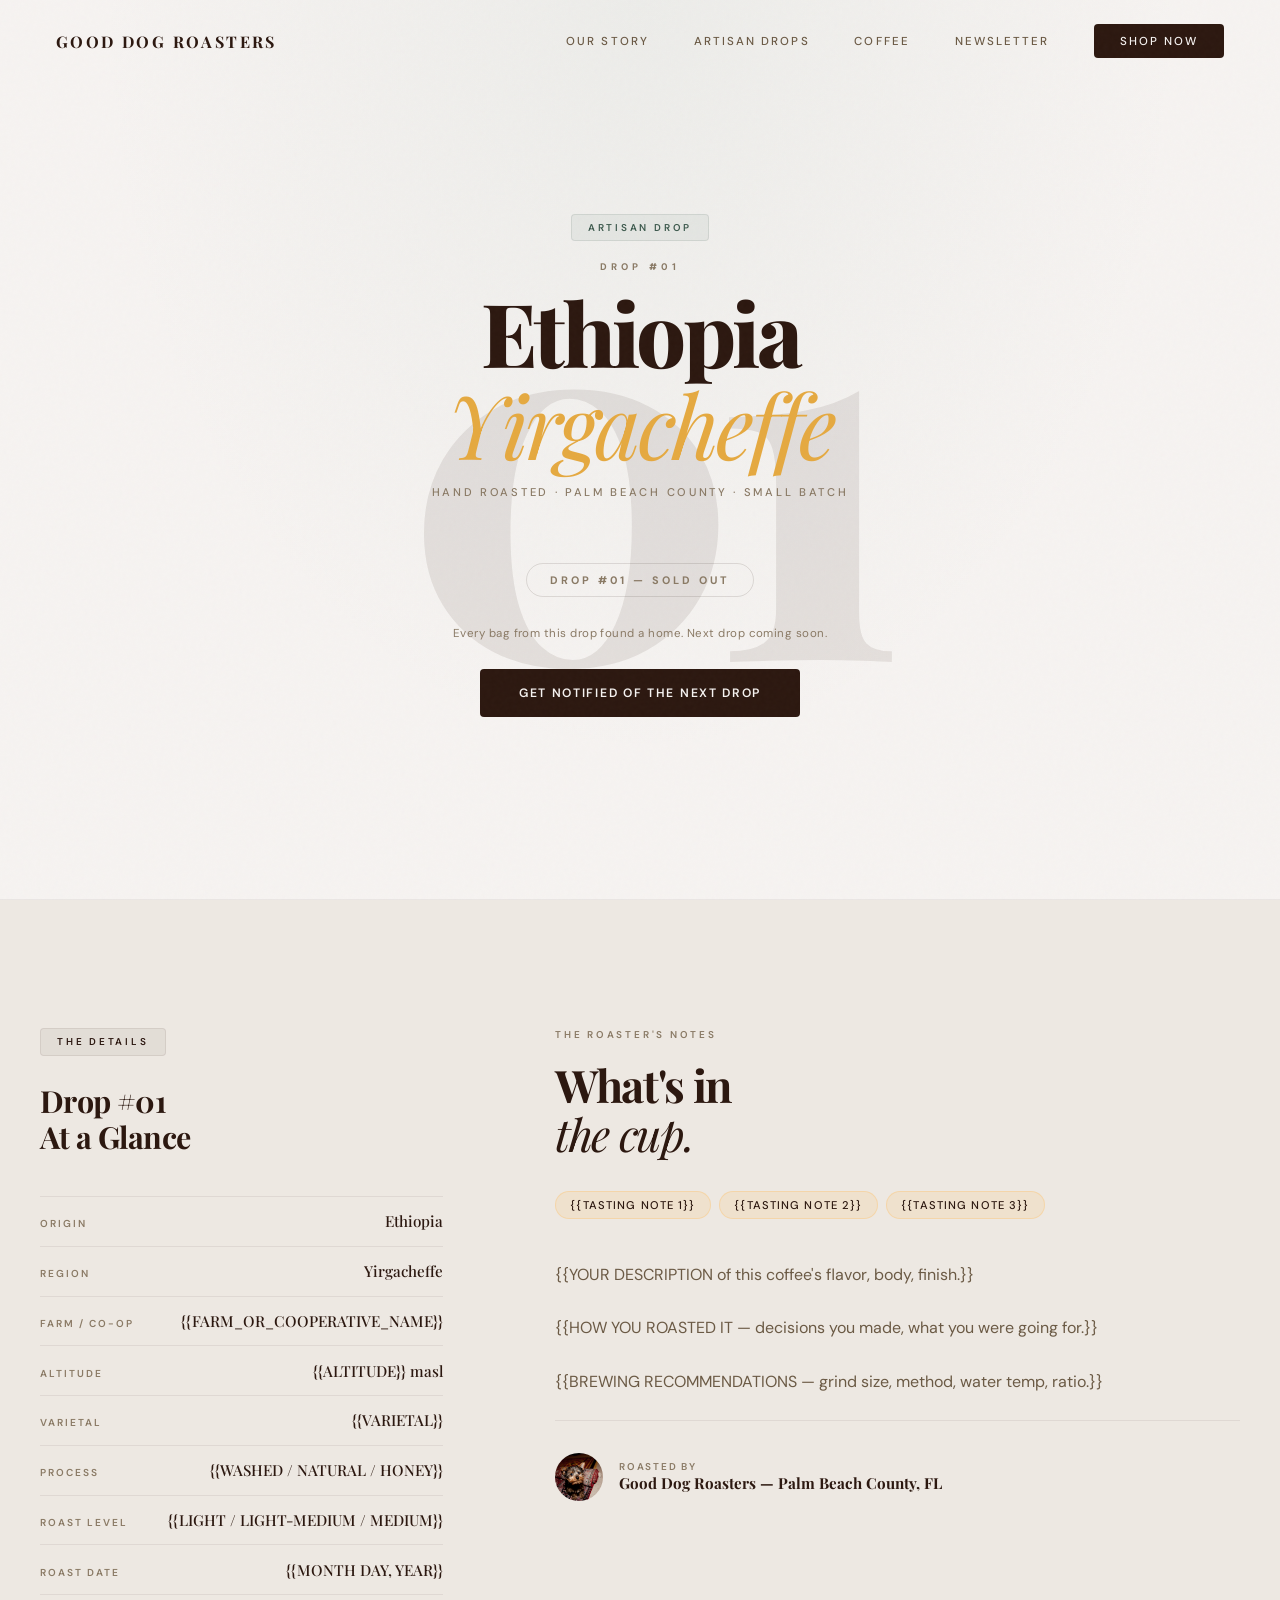
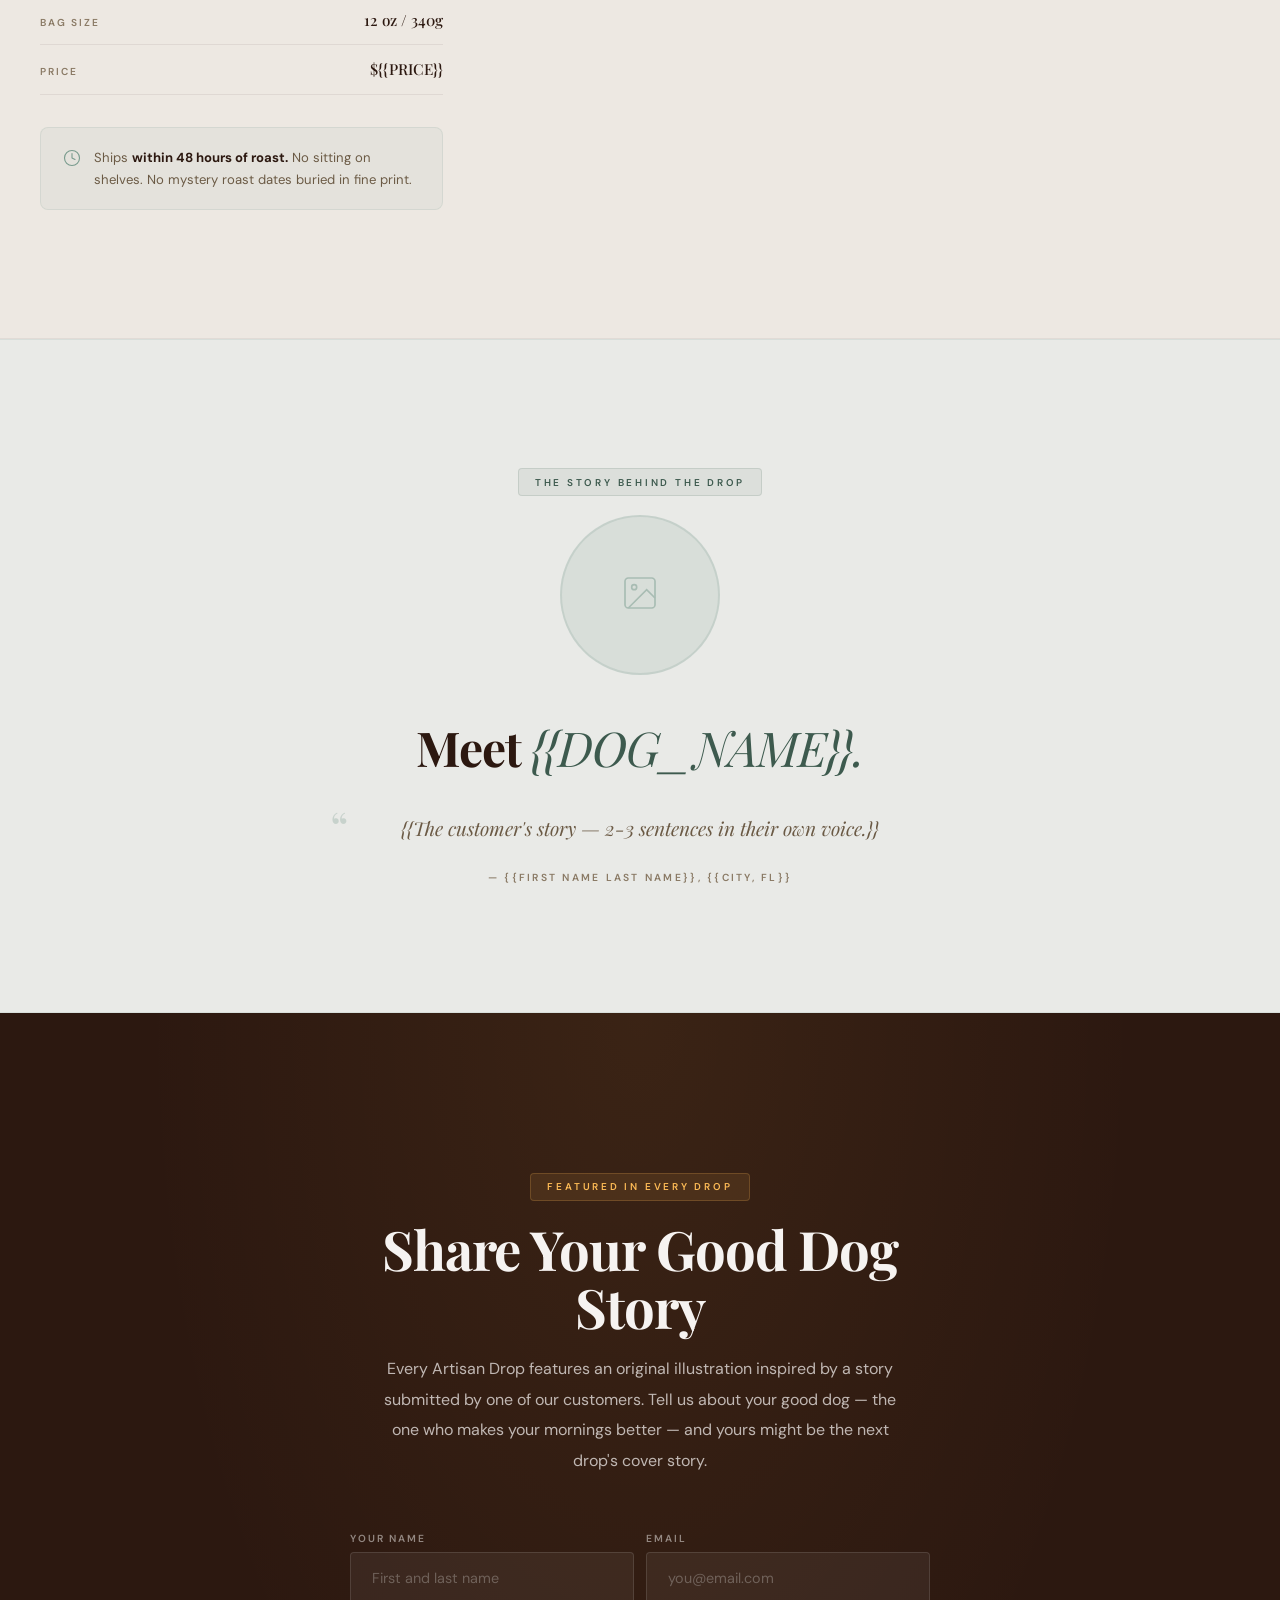
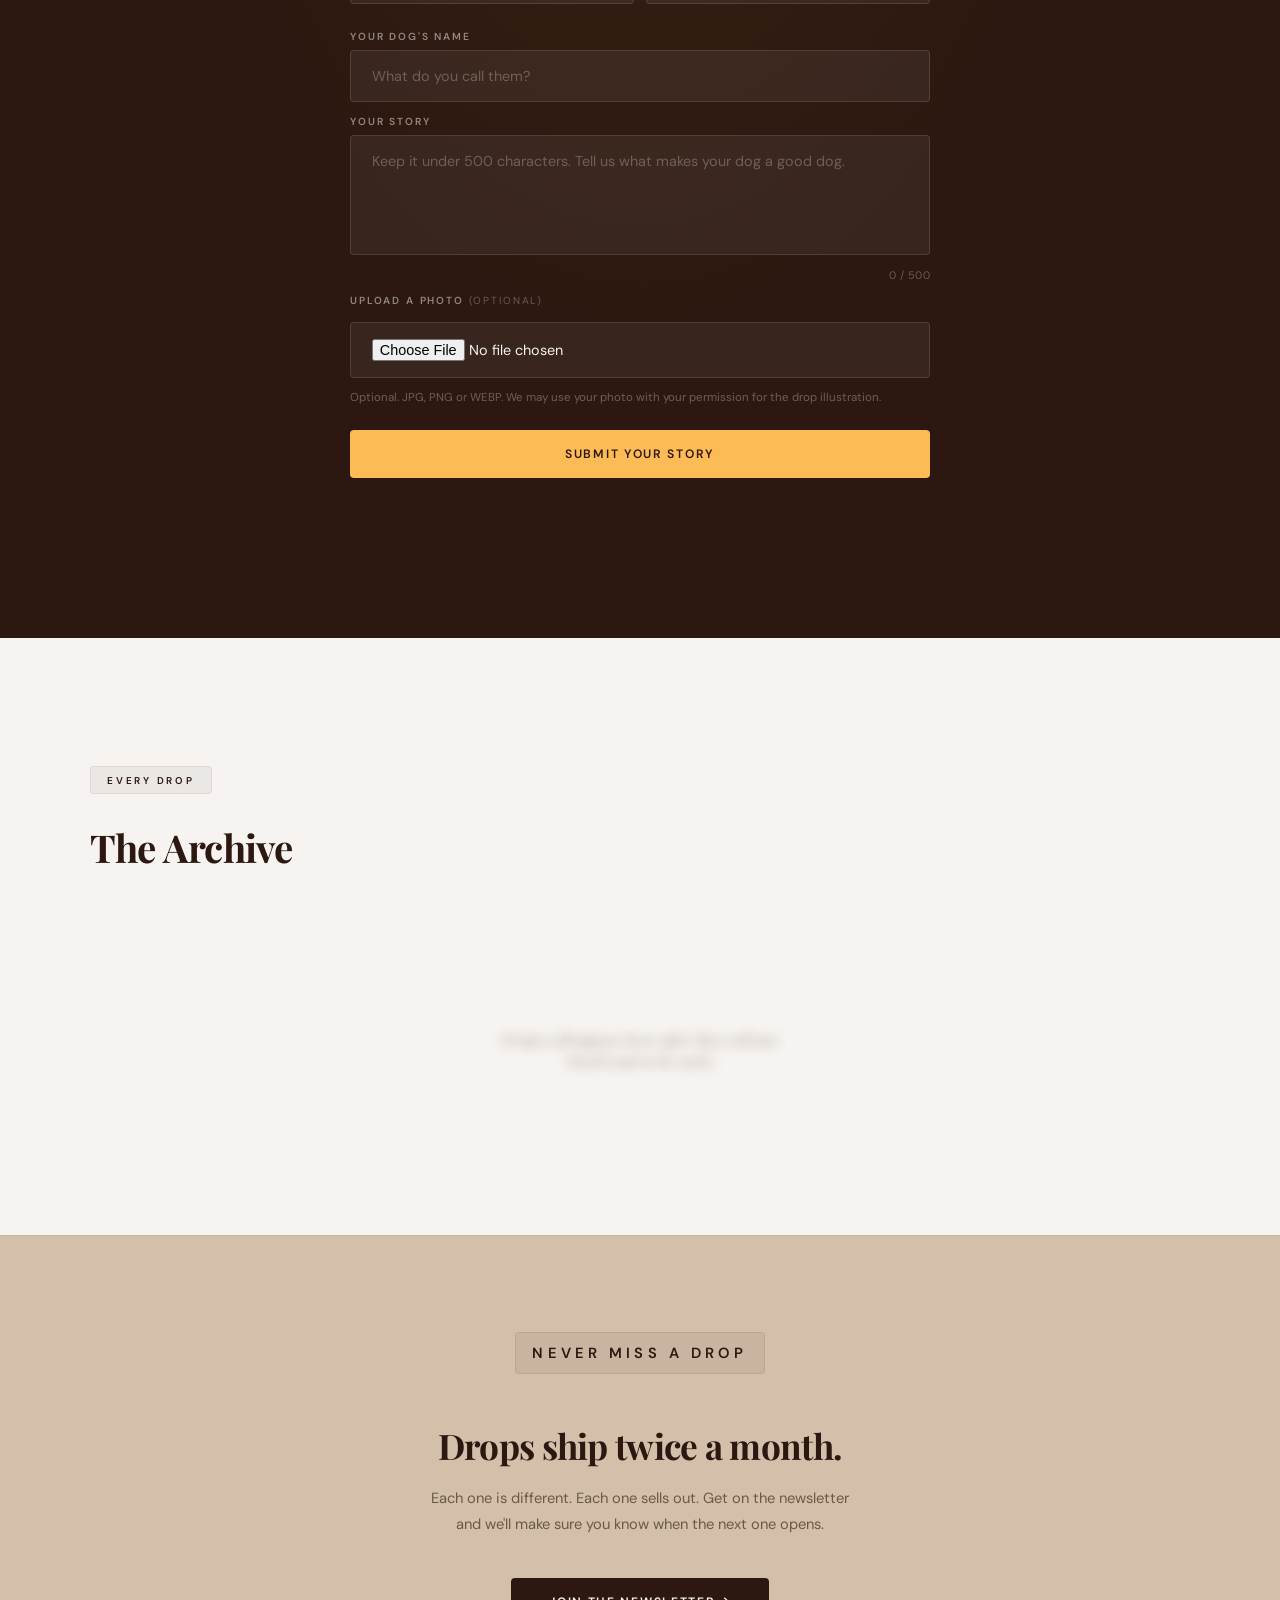
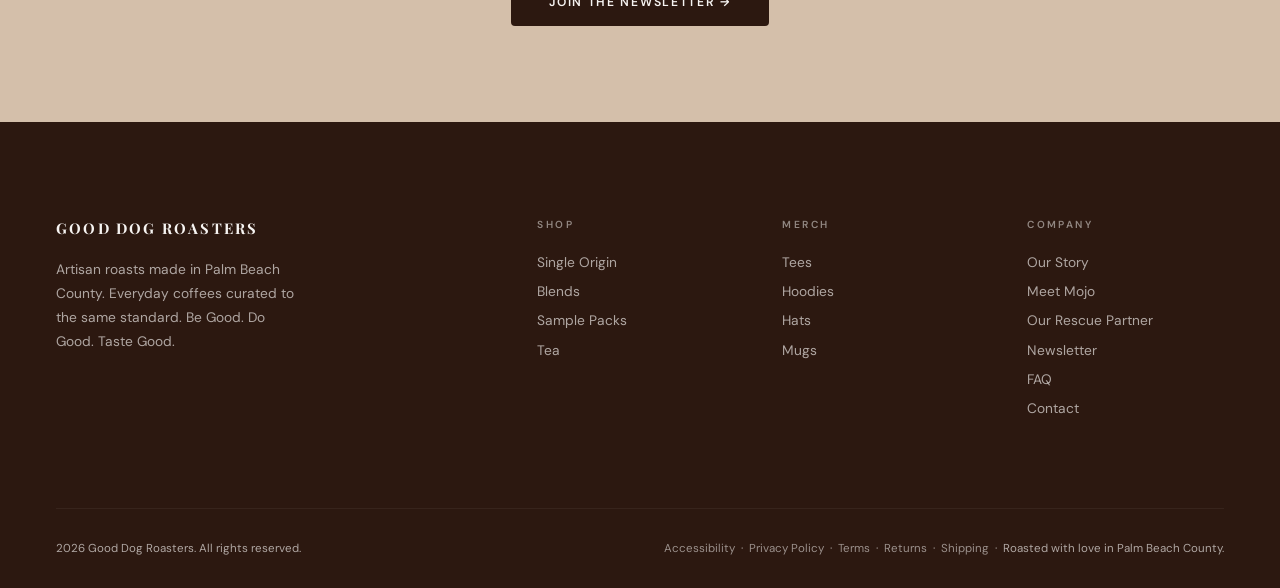
==== drops.html @ 1960527b "Simplify drop system to Model A — first come, first served - drops-config.js: back to opens/closes (" ====
<!DOCTYPE html>
<html lang="en">
<head>
<meta charset="UTF-8">
<meta name="viewport" content="width=device-width, initial-scale=1.0">
<title>Artisan Drops — Good Dog Roasters</title>
<meta name="description" content="Small-batch artisan coffee roasted by hand in Palm Beach County, FL. Limited drops released twice a month — full tasting profile, ships within 48 hours of roast.">
<meta name="robots" content="index, follow">
<link rel="canonical" href="https://good-dog-roasters.com/drops.html">

<link rel="icon" type="image/x-icon" href="assets/favicon.ico">
<link rel="icon" type="image/png" sizes="32x32" href="assets/favicon-32x32.png">
<link rel="apple-touch-icon" sizes="180x180" href="assets/apple-touch-icon.png">
<link rel="manifest" href="assets/site.webmanifest">
<meta name="theme-color" content="#2C1810">

<link rel="preconnect" href="https://fonts.googleapis.com">
<link href="https://fonts.googleapis.com/css2?family=Playfair+Display:ital,wght@0,400;0,500;0,600;0,700;0,800;1,400;1,500&family=DM+Sans:ital,wght@0,300;0,400;0,500;0,600;1,300;1,400&display=swap" rel="stylesheet">
<link rel="stylesheet" href="style.css">

</head>
<body>

<a href="#main" class="skip-link">Skip to main content</a>

<nav id="nav" aria-label="Main navigation">
  <a href="index.html" class="n-logo">Good Dog Roasters</a>
  <div class="n-links">
    <a href="index.html#story">Our Story</a>
    <a href="drops.html">Artisan Drops</a>
    <a href="index.html#coffee">Coffee</a>
    <a href="index.html#waitlist">Newsletter</a>
    <a href="https://good-dog-roasters.myshopify.com" target="_blank" class="n-cta">Shop Now</a>
  </div>
</nav>

<main id="main">

<!-- ═══ HERO ═══ -->
<section class="drop-hero">
  <div class="drop-bg-num" id="js-bg-num" aria-hidden="true"></div>
  <div class="drop-hero-content">
    <p class="s-label drop-label">Artisan Drop</p>
    <span class="drop-num-tag" id="js-num-tag"></span>
    <h1 class="drop-hero-name" id="js-hero-name"></h1>
    <p class="drop-roast-line" id="js-roast-line"></p>

    <!-- STATE 1: COUNTDOWN -->
    <div id="state-countdown">
      <p class="drop-opens-note" id="js-bag-line"></p>
      <div class="countdown-grid">
        <div class="countdown-unit"><span class="cd-num" id="cd-days">--</span><span class="cd-label">Days</span></div>
        <div class="countdown-sep" aria-hidden="true">·</div>
        <div class="countdown-unit"><span class="cd-num" id="cd-hours">--</span><span class="cd-label">Hours</span></div>
        <div class="countdown-sep" aria-hidden="true">·</div>
        <div class="countdown-unit"><span class="cd-num" id="cd-mins">--</span><span class="cd-label">Minutes</span></div>
        <div class="countdown-sep" aria-hidden="true">·</div>
        <div class="countdown-unit"><span class="cd-num" id="cd-secs">--</span><span class="cd-label">Seconds</span></div>
      </div>
      <p class="drop-opens-note">Opens <span class="drop-opens-date" id="js-opens-date"></span> &nbsp;·&nbsp; Closes at midnight</p>
      <p class="drop-opens-note" style="margin-top:.4rem">Newsletter subscribers hear first &nbsp;·&nbsp; <a href="index.html#waitlist" class="drop-fl-link">Subscribe &rarr;</a></p>
      <p class="drop-fl-notice">
        <svg width="13" height="13" viewBox="0 0 24 24" fill="none" stroke="currentColor" stroke-width="2" stroke-linecap="round" stroke-linejoin="round" aria-hidden="true"><circle cx="12" cy="12" r="10"/><line x1="12" y1="8" x2="12" y2="12"/><line x1="12" y1="16" x2="12.01" y2="16"/></svg>
        Artisan drops ship within Florida only. <a href="privacy.html#florida-shipping" class="drop-fl-link">Why?</a>
      </p>
    </div>

    <!-- STATE 2: LIVE -->
    <div id="state-live" class="drop-live-state" style="display:none">
      <div class="live-pill"><span class="live-dot" aria-hidden="true"></span>Live Now — Today Only</div>
      <a href="#" class="drop-cta-btn" id="js-buy-link">Claim Your Bag &rarr;</a>
      <p class="drop-closes-note">This drop closes tonight at midnight. It won't reopen.</p>
      <p class="drop-fl-notice">
        <svg width="13" height="13" viewBox="0 0 24 24" fill="none" stroke="currentColor" stroke-width="2" stroke-linecap="round" stroke-linejoin="round" aria-hidden="true"><circle cx="12" cy="12" r="10"/><line x1="12" y1="8" x2="12" y2="12"/><line x1="12" y1="16" x2="12.01" y2="16"/></svg>
        Artisan drops ship within Florida only. <a href="privacy.html#florida-shipping" class="drop-fl-link">Why?</a>
      </p>
    </div>

    <!-- STATE 3: SOLD OUT / CLOSED -->
    <div id="state-sold" class="drop-sold-state" style="display:none">
      <div class="sold-badge" id="js-sold-badge"></div>
      <p class="drop-closes-note">Every bag from this drop found a home. Next drop coming soon.</p>
      <a href="index.html#waitlist" class="btn btn-dark">Get Notified of the Next Drop</a>
    </div>
  </div>
</section>

<!-- ═══ DROP PROFILE ═══ -->
<section class="drop-profile">
  <div class="drop-profile-inner">
    <div class="drop-stats-panel rv">
      <div class="drop-stats-header">
        <p class="s-label">The Details</p>
        <h2 id="js-stats-heading"></h2>
      </div>
      <ul class="drop-stat-list" id="js-stat-list"></ul>
      <div class="drop-freshness">
        <svg width="18" height="18" viewBox="0 0 24 24" fill="none" stroke="currentColor" stroke-width="1.5" stroke-linecap="round" stroke-linejoin="round" aria-hidden="true"><circle cx="12" cy="12" r="10"/><polyline points="12 6 12 12 16 14"/></svg>
        <p>Ships <strong>within 48 hours of roast.</strong> No sitting on shelves. No mystery roast dates buried in fine print.</p>
      </div>
    </div>

    <div class="drop-notes-panel rv d1">
      <p class="drop-notes-eyebrow">The Roaster's Notes</p>
      <h2 class="drop-notes-title">What's in<br><em>the cup.</em></h2>
      <div class="drop-tasting" id="js-tasting-notes"></div>
      <div class="drop-description" id="js-roaster-notes"></div>
      <div class="drop-roaster-sig">
        <img src="assets/mojo.jpg" alt="Mojo" onerror="this.style.display='none'">
        <div class="drop-roaster-sig-text">
          <span>Roasted by</span>
          <strong>Good Dog Roasters — Palm Beach County, FL</strong>
        </div>
      </div>
    </div>
  </div>
</section>

<!-- ═══ FEATURED STORY ═══ -->
<section class="drop-story-section">
  <div class="drop-story-inner rv">
    <p class="s-label">The Story Behind the Drop</p>
    <div class="drop-story-illus" id="js-story-illus">
      <div class="drop-story-illus-ph">
        <svg viewBox="0 0 24 24" fill="none" stroke="currentColor" stroke-width="1" aria-hidden="true"><rect x="3" y="3" width="18" height="18" rx="2"/><circle cx="8.5" cy="8.5" r="1.5"/><path d="M21 15l-5-5L5 21"/></svg>
      </div>
    </div>
    <h2 class="drop-story-dog" id="js-story-dog"></h2>
    <blockquote class="drop-story-quote" id="js-story-quote"></blockquote>
    <p class="drop-story-author" id="js-story-author"></p>
  </div>
</section>

<!-- ═══ SHARE YOUR STORY ═══ -->
<section class="dog-stories" id="share">
  <div class="rv">
    <p class="s-label">Featured in Every Drop</p>
    <h2 class="s-title">Share Your Good Dog Story</h2>
    <p class="s-body">Every Artisan Drop features an original illustration inspired by a story submitted by one of our customers. Tell us about your good dog — the one who makes your mornings better — and yours might be the next drop's cover story.</p>
  </div>
  <form class="story-form rv d1" name="good-dog-story" data-netlify="true" netlify netlify-honeypot="bot-field" id="story-form" onsubmit="handleStoryForm(event)">
    <input type="hidden" name="form-name" value="good-dog-story">
    <p style="display:none"><label>Don't fill this out: <input name="bot-field"></label></p>
    <div class="story-form-row">
      <div class="story-form-field">
        <label for="story-name">Your Name</label>
        <input type="text" id="story-name" name="name" placeholder="First and last name" required>
      </div>
      <div class="story-form-field">
        <label for="story-email">Email</label>
        <input type="email" id="story-email" name="email" placeholder="you@email.com" required>
      </div>
    </div>
    <div class="story-form-field">
      <label for="story-dog">Your Dog's Name</label>
      <input type="text" id="story-dog" name="dog_name" placeholder="What do you call them?" required>
    </div>
    <div class="story-form-field">
      <label for="story-text">Your Story</label>
      <textarea id="story-text" name="story" maxlength="500" placeholder="Keep it under 500 characters. Tell us what makes your dog a good dog." required></textarea>
      <div class="story-char-row"><span class="story-char" id="story-char-count">0 / 500</span></div>
    </div>
    <div class="story-form-field">
      <label class="story-file-label" for="story-photo">Upload a Photo <span style="font-weight:400;opacity:.6">(optional)</span></label>
      <input type="file" id="story-photo" name="photo" accept="image/*">
      <span class="story-file-note">Optional. JPG, PNG or WEBP. We may use your photo with your permission for the drop illustration.</span>
    </div>
    <button type="submit" class="btn-submit">Submit Your Story</button>
  </form>
  <div class="story-success rv" id="story-success">
    Thank you. We read every story.<br>If yours inspires a drop, we'll be in touch.
  </div>
</section>

<!-- ═══ ARCHIVE ═══ -->
<section class="drop-archive">
  <div class="drop-archive-inner">
    <div class="drop-archive-header rv">
      <p class="s-label">Every Drop</p>
      <h2>The Archive</h2>
    </div>
    <div class="drop-archive-grid" id="js-archive"></div>
  </div>
</section>

<!-- ═══ NOTIFY ═══ -->
<section class="drop-notify">
  <div class="rv">
    <p class="s-label">Never Miss a Drop</p>
    <h2>Drops ship twice a month.</h2>
    <p>Each one is different. Each one sells out. Get on the newsletter and we'll make sure you know when the next one opens.</p>
    <a href="index.html#waitlist" class="btn btn-dark">Join the Newsletter &rarr;</a>
  </div>
</section>

<!-- ═══ FOOTER ═══ -->
<footer>
  <div class="f-top">
    <div class="f-brand"><span class="n-logo">Good Dog Roasters</span><p>Artisan roasts made in Palm Beach County. Everyday coffees curated to the same standard. Be Good. Do Good. Taste Good.</p></div>
    <div class="f-col"><h4>Shop</h4><a href="https://good-dog-roasters.myshopify.com/collections/single-origin" target="_blank">Single Origin</a><a href="https://good-dog-roasters.myshopify.com/collections/blends" target="_blank">Blends</a><a href="https://good-dog-roasters.myshopify.com/collections/sample-packs" target="_blank">Sample Packs</a><a href="https://good-dog-roasters.myshopify.com/collections/tea" target="_blank">Tea</a></div>
    <div class="f-col"><h4>Merch</h4><a href="https://good-dog-roasters.myshopify.com/collections/tees" target="_blank">Tees</a><a href="https://good-dog-roasters.myshopify.com/collections/hoodies-sweatshirts" target="_blank">Hoodies</a><a href="https://good-dog-roasters.myshopify.com/collections/hats-caps" target="_blank">Hats</a><a href="https://good-dog-roasters.myshopify.com/collections/mugs" target="_blank">Mugs</a></div>
    <div class="f-col"><h4>Company</h4><a href="index.html#story">Our Story</a><a href="index.html#mojo">Meet Mojo</a><a href="index.html#giving-back">Our Rescue Partner</a><a href="index.html#waitlist">Newsletter</a><a href="faq.html">FAQ</a><a href="https://good-dog-roasters.myshopify.com/pages/contact" target="_blank">Contact</a></div>
  </div>
  <div class="f-bottom"><span>2026 Good Dog Roasters. All rights reserved.</span><span><a href="accessibility.html" class="f-privacy">Accessibility</a> &nbsp;&middot;&nbsp; <a href="privacy.html" class="f-privacy">Privacy Policy</a> &nbsp;&middot;&nbsp; <a href="terms.html" class="f-privacy">Terms</a> &nbsp;&middot;&nbsp; <a href="returns.html" class="f-privacy">Returns</a> &nbsp;&middot;&nbsp; <a href="shipping.html" class="f-privacy">Shipping</a> &nbsp;&middot;&nbsp; Roasted with love in Palm Beach County.</span></div>
</footer>

</main>

<!-- Load config first, then page logic -->
<script src="drops-config.js"></script>
<script>
const n=document.getElementById('nav');
window.addEventListener('scroll',()=>n.classList.toggle('scrolled',window.scrollY>50),{passive:true});
const obs=new IntersectionObserver(e=>{e.forEach(e=>{if(e.isIntersecting)e.target.classList.add('v')})},{threshold:.1,rootMargin:'0px 0px -40px 0px'});
document.querySelectorAll('.rv').forEach(el=>obs.observe(el));

function pad(n){return String(n).padStart(2,'0')}

function formatDate(d){
  return d.toLocaleDateString('en-US',{weekday:'long',month:'long',day:'numeric',hour:'numeric',minute:'2-digit',timeZoneName:'short'});
}

// ── Populate from config ────────────────────────────────────────────────────
const D = DROP_CONFIG.current;

// Hero
document.getElementById('js-bg-num').textContent     = D.number;
document.getElementById('js-num-tag').textContent    = 'Drop #' + D.number;
document.getElementById('js-hero-name').innerHTML    = D.name + '<br><em>' + D.nameAccent + '</em>';
document.getElementById('js-roast-line').textContent = D.subtitle;
document.getElementById('js-bag-line').textContent   = D.bagCount + ' bags · first come, first served';
document.getElementById('js-opens-date').textContent = formatDate(D.opens);
document.getElementById('js-buy-link').href          = D.shopifyUrl;
document.getElementById('js-sold-badge').textContent = 'Drop #' + D.number + ' — Sold Out';

// Stats panel
document.getElementById('js-stats-heading').innerHTML   = 'Drop #' + D.number + '<br>At a Glance';
const statRows = [
  ['Origin',      D.origin],
  ['Region',      D.region],
  ['Farm / Co-op',D.farm],
  ['Altitude',    D.altitude],
  ['Varietal',    D.varietal],
  ['Process',     D.process],
  ['Roast Level', D.roastLevel],
  ['Roast Date',  D.roastDate],
  ['Bag Size',    D.bagSize],
  ['Price',       D.price],
];
document.getElementById('js-stat-list').innerHTML = statRows.map(([k,v])=>
  `<li><span class="drop-stat-key">${k}</span><span class="drop-stat-val">${v}</span></li>`
).join('');

// Tasting notes
document.getElementById('js-tasting-notes').innerHTML = D.tastingNotes.map(n=>
  `<span class="drop-tasting-note">${n}</span>`
).join('');

// Roaster notes
document.getElementById('js-roaster-notes').innerHTML = D.roasterNotes.map(p=>
  `<p>${p}</p>`
).join('');

// Story
const dogEl = document.getElementById('js-story-dog');
dogEl.innerHTML = 'Meet <em>' + D.dogName + '.</em>';
document.getElementById('js-story-quote').textContent  = D.storyQuote;
document.getElementById('js-story-author').textContent = '— ' + D.storyAuthor + ', ' + D.storyCity;
if(D.illustrationSrc){
  document.getElementById('js-story-illus').innerHTML =
    `<img src="${D.illustrationSrc}" alt="${D.dogName} — the Good Dog behind Drop #${D.number}" loading="lazy">`;
}

// Archive
const archiveEl = document.getElementById('js-archive');
if(DROP_CONFIG.archive.length === 0){
  archiveEl.innerHTML = '<div class="archive-empty rv">Drops will appear here after they sell out.<br>You\'ll want to be early.</div>';
} else {
  archiveEl.innerHTML = DROP_CONFIG.archive.map((a,i)=>`
    <div class="archive-card rv${i>0?' d'+Math.min(i,4):''}">
      <div class="archive-card-num">Drop #${a.number}</div>
      <div class="archive-card-name">${a.name}</div>
      <div class="archive-card-sub">Palm Beach County · ${a.date}</div>
      <div class="archive-card-tags">${a.tags.map(t=>`<span class="archive-card-tag">${t}</span>`).join('')}</div>
      <div class="archive-card-sub" style="margin-bottom:1rem;font-style:italic">${a.tastingNotes}</div>
      <span class="archive-sold">Sold Out</span>
    </div>`
  ).join('');
  document.querySelectorAll('.archive-card.rv').forEach(el=>obs.observe(el));
}

// ── Drop state machine (3 states) ──────────────────────────────────────────
function setDropState(){
  const now = new Date();
  const countdown = document.getElementById('state-countdown');
  const live      = document.getElementById('state-live');
  const sold      = document.getElementById('state-sold');

  if(now >= D.opens && now <= D.closes){
    countdown.style.display='none'; live.style.display='flex'; sold.style.display='none';
  } else if(now > D.closes){
    countdown.style.display='none'; live.style.display='none'; sold.style.display='flex';
  } else {
    countdown.style.display='block'; live.style.display='none'; sold.style.display='none';
    startCountdown();
  }
}

function startCountdown(){
  function tick(){
    const diff = D.opens - new Date();
    if(diff <= 0){ setDropState(); return; }
    document.getElementById('cd-days').textContent  = pad(Math.floor(diff/86400000));
    document.getElementById('cd-hours').textContent = pad(Math.floor((diff%86400000)/3600000));
    document.getElementById('cd-mins').textContent  = pad(Math.floor((diff%3600000)/60000));
    document.getElementById('cd-secs').textContent  = pad(Math.floor((diff%60000)/1000));
  }
  tick();
  setInterval(tick, 1000);
}

setDropState();

// Story form — character counter + Netlify submission
(function(){
  const ta=document.getElementById('story-text');
  const counter=document.getElementById('story-char-count');
  if(ta&&counter){
    ta.addEventListener('input',function(){
      const len=this.value.length;
      counter.textContent=len+' / 500';
      counter.classList.toggle('warn',len>=450);
    });
  }
})();

function handleStoryForm(e){
  e.preventDefault();
  const form=e.target,btn=form.querySelector('.btn-submit');
  btn.textContent='Sending...';btn.style.pointerEvents='none';
  fetch('/',{method:'POST',headers:{'Content-Type':'application/x-www-form-urlencoded'},body:new URLSearchParams(new FormData(form)).toString()})
    .then(()=>{
      form.style.display='none';
      const success=document.getElementById('story-success');
      success.style.display='block';
      success.classList.add('v');
    })
    .catch(()=>{
      btn.textContent='Try again';
      btn.style.pointerEvents='auto';
    });
}
</script>

</body>
</html>
---- style.css ----
/* ═══ RESET & TOKENS ═══ */
*,*::before,*::after{margin:0;padding:0;box-sizing:border-box}
:root{
  --dark:#1a1410;--espresso:#2C1810;--brown:#6b5a45;--brown-light:#8a7a65;
  --cream:#f6f3f1;--warm:#ede8e2;--sand:#d4bfaa;
  --sage:#799b8e;--sage-deep:#3d5a4e;--sage-light:#e8efec;--sage-muted:#a8bfb5;
  --gold:#fdbb56;--gold-light:#fef6e4;--gold-muted:#e5a940;
  --terracotta:#c4623a;
  --display:'Playfair Display',Georgia,serif;
  --body:'DM Sans',sans-serif;
  --ease:cubic-bezier(0.32,0.72,0,1);
  --ease-out:cubic-bezier(0.16,1,0.3,1);
}
html{scroll-behavior:smooth}
body{font-family:var(--body);color:var(--espresso);background:var(--cream);overflow-x:hidden;-webkit-font-smoothing:antialiased;text-rendering:optimizeLegibility}

/* ═══ ACCESSIBILITY UTILITIES ═══ */
.sr-only{position:absolute;width:1px;height:1px;padding:0;margin:-1px;overflow:hidden;clip:rect(0,0,0,0);white-space:nowrap;border:0}
.skip-link{position:absolute;top:-100%;left:1rem;z-index:10000;background:var(--espresso);color:var(--cream);padding:.75rem 1.5rem;border-radius:0 0 6px 6px;font-size:.85rem;font-weight:600;text-decoration:none;transition:top .2s}
.skip-link:focus{top:0}

/* focus-visible for all interactive elements */
:focus-visible{outline:2px solid var(--gold);outline-offset:3px;border-radius:2px}
a:focus-visible,button:focus-visible{outline:2px solid var(--gold);outline-offset:3px}
.n-cta:focus-visible,.btn:focus-visible{outline-offset:4px}
.wl-form input:focus-visible{outline:2px solid var(--espresso);outline-offset:0;border-color:var(--espresso)}

/* hero pause button */
.hero-pause{position:absolute;bottom:5rem;right:2rem;z-index:4;width:2.2rem;height:2.2rem;border-radius:50%;background:rgba(246,243,241,.12);border:1px solid rgba(246,243,241,.25);color:var(--cream);cursor:pointer;display:flex;align-items:center;justify-content:center;transition:background .3s var(--ease)}
.hero-pause:hover{background:rgba(246,243,241,.22)}

/* reduced motion — disables all animations for users who prefer it */
@media(prefers-reduced-motion:reduce){
  *,*::before,*::after{animation-duration:.01ms!important;animation-iteration-count:1!important;transition-duration:.01ms!important}
  .rv{opacity:1;transform:none;filter:none}
  .marq-inner{animation:none}
  html{scroll-behavior:auto}
}

/* film grain — fixed, non-scrolling, pointer-events-none */
body::after{content:'';position:fixed;inset:0;pointer-events:none;z-index:9999;opacity:0.022;background-image:url("data:image/svg+xml,%3Csvg viewBox='0 0 256 256' xmlns='http://www.w3.org/2000/svg'%3E%3Cfilter id='n'%3E%3CfeTurbulence type='fractalNoise' baseFrequency='0.82' numOctaves='4' stitchTiles='stitch'/%3E%3C/filter%3E%3Crect width='100%25' height='100%25' filter='url(%23n)'/%3E%3C/svg%3E")}

/* ═══ SCROLL REVEAL — blur + translate ═══ */
.rv{opacity:0;transform:translateY(28px);filter:blur(6px);transition:opacity .9s var(--ease-out),transform .9s var(--ease-out),filter .9s var(--ease-out)}
.rv.v{opacity:1;transform:translateY(0);filter:blur(0)}
.d1{transition-delay:.1s}.d2{transition-delay:.2s}.d3{transition-delay:.3s}.d4{transition-delay:.4s}

/* ═══ NAV ═══ */
nav{position:fixed;top:0;left:0;right:0;z-index:100;padding:1.5rem 3.5rem;display:flex;justify-content:space-between;align-items:center;transition:all .7s var(--ease)}
nav.scrolled{background:rgba(246,243,241,.92);backdrop-filter:blur(28px);-webkit-backdrop-filter:blur(28px);padding:1rem 3.5rem;border-bottom:1px solid rgba(44,24,16,.05)}
.n-logo{font-family:var(--display);font-size:1rem;font-weight:700;letter-spacing:.15em;text-transform:uppercase;color:var(--espresso);text-decoration:none}
.n-links{display:flex;gap:2.8rem;align-items:center}
.n-links a{font-size:.72rem;font-weight:500;letter-spacing:.18em;text-transform:uppercase;color:var(--brown);text-decoration:none;transition:color .4s var(--ease)}
.n-links a:hover{color:var(--espresso)}
.n-cta{background:var(--espresso)!important;color:var(--cream)!important;padding:.6rem 1.6rem;border-radius:4px;transition:all .5s var(--ease)!important}
.n-cta:hover{transform:translateY(-1px);box-shadow:0 6px 20px rgba(44,24,16,.18)}
.n-cta:active{transform:translateY(0) scale(.98)}

/* ═══ HERO ═══ */
.hero{min-height:100dvh;display:flex;flex-direction:column;justify-content:center;align-items:center;text-align:center;padding:8rem 2rem 4rem;position:relative;overflow:hidden}
.hero-video{position:absolute;top:0;left:0;width:100%;height:100%;object-fit:cover;z-index:1}
.hero-overlay{position:absolute;inset:0;background:linear-gradient(135deg,rgba(44,24,16,.35) 0%,rgba(44,24,16,.3) 50%,rgba(44,24,16,.4) 100%);z-index:2}
.hero-content{position:relative;z-index:3;display:flex;flex-direction:column;justify-content:center;align-items:center}
.hero-logo{width:260px;height:260px;object-fit:contain;margin-bottom:2rem;filter:drop-shadow(0 8px 24px rgba(44,24,16,.3))}
.hero h1{font-family:var(--display);font-size:clamp(2.5rem,6vw,5rem);font-weight:800;color:var(--cream);line-height:1.1;letter-spacing:-.03em;margin-bottom:.6rem;text-shadow:0 6px 24px rgba(44,24,16,.5)}
.hero h1 em{font-style:italic;font-weight:400;color:var(--gold)}
.hero-tag{font-size:.75rem;font-weight:500;letter-spacing:.4em;text-transform:uppercase;color:var(--gold);margin-bottom:2.5rem}
.hero-sub{font-family:var(--display);font-size:clamp(.95rem,1.5vw,1.15rem);font-weight:400;color:rgba(246,243,241,.95);font-style:italic;max-width:500px;line-height:1.7;margin-bottom:3.5rem;text-shadow:0 4px 16px rgba(44,24,16,.3)}
.hero-btns{display:flex;gap:1.2rem;flex-wrap:wrap;justify-content:center;margin-bottom:2rem}

/* ═══ BUTTONS ═══ */
.btn{display:inline-flex;align-items:center;gap:.5rem;padding:1rem 2.4rem;font-family:var(--body);font-size:.76rem;font-weight:600;letter-spacing:.14em;text-transform:uppercase;text-decoration:none;border:none;cursor:pointer;border-radius:4px;transition:all .5s var(--ease)}
.btn:hover{transform:translateY(-2px)}.btn:active{transform:translateY(0) scale(.98)}
.btn-dark{background:var(--espresso);color:var(--cream)}.btn-dark:hover{box-shadow:0 10px 32px rgba(44,24,16,.2)}
.btn-outline-light{background:rgba(246,243,241,.08);color:var(--cream);border:1.5px solid rgba(246,243,241,.45)}.btn-outline-light:hover{background:rgba(246,243,241,.16);border-color:rgba(246,243,241,.75);color:var(--cream)}
.btn-gold{background:var(--gold);color:var(--espresso)}.btn-gold:hover{box-shadow:0 10px 32px rgba(253,187,86,.3)}
.btn-sage{background:var(--sage);color:#fff}.btn-sage:hover{box-shadow:0 10px 32px rgba(121,155,142,.3)}

.scroll-hint{position:absolute;bottom:3rem;left:50%;transform:translateX(-50%);display:flex;flex-direction:column;align-items:center;gap:.5rem;opacity:.3;animation:bounce 2.5s ease-in-out infinite}
.scroll-hint span{font-size:.58rem;letter-spacing:.24em;text-transform:uppercase;color:var(--brown-light)}
.scroll-hint div{width:1px;height:32px;background:linear-gradient(to bottom,var(--brown-light),transparent)}
@keyframes bounce{0%,100%{transform:translateX(-50%) translateY(0)}50%{transform:translateX(-50%) translateY(5px)}}

/* ═══ MARQUEE ═══ */
.marq{overflow:hidden;padding:1.4rem 0;border-top:1px solid rgba(44,24,16,.05);border-bottom:1px solid rgba(44,24,16,.05)}
.marq-inner{display:flex;gap:3.5rem;width:max-content;animation:marq 40s linear infinite}
.marq-inner span{font-family:var(--display);font-size:.78rem;letter-spacing:.3em;text-transform:uppercase;color:var(--espresso);white-space:nowrap;opacity:.75}
.marq-dot{width:3px;height:3px;border-radius:50%;background:var(--gold);flex-shrink:0;align-self:center}
@keyframes marq{0%{transform:translateX(0)}100%{transform:translateX(-50%)}}

/* ═══ SECTIONS ═══ */
section{padding:8rem 2rem}
.s-label{display:inline-block;font-size:.62rem;font-weight:600;letter-spacing:.28em;text-transform:uppercase;padding:.4rem 1rem;border-radius:4px;margin-bottom:1.2rem}
.s-title{font-family:var(--display);font-size:clamp(2.2rem,4.5vw,3.4rem);font-weight:700;line-height:1.06;letter-spacing:-.02em;margin-bottom:1.8rem}
.s-body{font-size:1rem;line-height:1.9;max-width:500px;color:var(--brown)}

/* ═══ TWO WORLDS ═══ */
.worlds{display:grid;grid-template-columns:1fr 1fr;min-height:85vh}
.w-card{padding:6rem 5rem;display:flex;flex-direction:column;justify-content:center}
.w-artisan{background:var(--sage-deep);color:var(--cream)}
.w-artisan .s-label{color:var(--gold);background:rgba(253,187,86,.1);border:1px solid rgba(253,187,86,.2)}
.w-artisan h2{font-family:var(--display);font-size:clamp(1.8rem,3vw,2.5rem);font-weight:700;line-height:1.1;color:#f6f3f1;margin-bottom:1.4rem}
.w-artisan p{font-size:.98rem;line-height:1.9;color:rgba(246,243,241,.82);margin-bottom:2.5rem;max-width:380px}
.w-every{background:var(--gold-light)}
.w-every .s-label{color:var(--sage-deep);background:rgba(61,90,78,.08);border:1px solid rgba(61,90,78,.15)}
.w-every h2{font-family:var(--display);font-size:clamp(1.8rem,3vw,2.5rem);font-weight:700;line-height:1.1;color:var(--espresso);margin-bottom:1.4rem}
.w-every p{font-size:.98rem;line-height:1.9;color:var(--brown);margin-bottom:2.5rem;max-width:380px}
.w-card .btn{width:fit-content}

/* ═══ STORY ═══ */
.story-wrap{background:var(--cream);padding:10rem 2rem}
.story{display:grid;grid-template-columns:1fr 1fr;gap:7rem;max-width:1280px;margin:0 auto;align-items:center}
.story-img{border-radius:16px;overflow:hidden;aspect-ratio:4/5;background:linear-gradient(160deg,var(--sand) 0%,var(--warm) 60%,var(--cream) 100%);position:relative}
.story-img::after{content:'';position:absolute;inset:0;border-radius:16px;border:1px solid rgba(44,24,16,.06);pointer-events:none}
.story-img::before{content:'';position:absolute;bottom:0;left:0;right:0;height:14%;background:linear-gradient(to top,var(--cream) 0%,transparent 100%);z-index:1;pointer-events:none;border-radius:0 0 16px 16px}
.story-img img{width:100%;height:100%;object-fit:cover;object-position:top center;transition:transform .8s var(--ease)}
.story-img:hover img{transform:scale(1.03)}
.story-img .img-placeholder{position:absolute;inset:0;display:flex;flex-direction:column;align-items:center;justify-content:center;gap:1rem;opacity:.25}
.story-img .img-placeholder svg{width:48px;height:48px}
.story-img .img-placeholder span{font-family:var(--display);font-size:.7rem;letter-spacing:.2em;text-transform:uppercase;color:var(--espresso)}
.story-text .s-label{color:var(--sage);background:rgba(121,155,142,.08);border:1px solid rgba(121,155,142,.12)}
.story-text .s-title{color:var(--espresso);font-size:clamp(2rem,4vw,3.2rem)}
.story-text .s-body{margin-bottom:1.4rem;max-width:460px}
.stats{display:flex;gap:3rem;margin-top:3.5rem;padding-top:2.5rem;border-top:1px solid rgba(44,24,16,.06)}
.stat-n{font-family:var(--display);font-size:2.4rem;font-weight:700;color:var(--espresso);line-height:1}
.stat-l{font-size:.66rem;letter-spacing:.18em;text-transform:uppercase;color:var(--brown-light);margin-top:.4rem}

/* ═══ ORIGIN ═══ */
.origin{background:linear-gradient(180deg,#4a2e1e 0%,var(--espresso) 22%);padding:10rem 2rem;overflow:hidden;position:relative}
.origin::before{content:'';position:absolute;top:-1px;left:0;right:0;height:1px;background:linear-gradient(90deg,transparent,rgba(253,187,86,.25),transparent)}
.origin-intro{max-width:780px;margin:0 auto 7rem;text-align:center;position:relative;z-index:1}
.origin-label{color:var(--gold);background:rgba(253,187,86,.1);border:1px solid rgba(253,187,86,.2)}
.origin-headline{font-family:var(--display);font-size:clamp(2.6rem,5.5vw,4.2rem);font-weight:800;color:var(--cream);line-height:1.08;letter-spacing:-.03em;margin-bottom:2rem}
.origin-headline em{font-style:italic;font-weight:400;color:var(--gold)}
.origin-body{font-size:1rem;line-height:1.9;color:rgba(246,243,241,.8);max-width:560px;margin:0 auto}

/* cost section header */
.origin-cost-header{text-align:center;margin-bottom:2rem}
.origin-cost-title{font-family:var(--display);font-size:clamp(1.6rem,3vw,2.4rem);font-weight:700;color:var(--cream);margin:.4rem auto 0;padding-bottom:1rem;border-bottom:2px solid rgba(253,187,86,.4);display:inline-block}

/* cost strip — two floating numbers, no box needed */
.origin-cost{display:flex;align-items:center;justify-content:center;gap:0;max-width:860px;margin:0 auto 3rem;position:relative;z-index:1}
.origin-cost-side{flex:1;padding:3rem 3.5rem;display:flex;flex-direction:column}
.origin-cost-right{text-align:right;align-items:flex-end}
.origin-cost-vs{font-family:var(--display);font-size:1.1rem;font-style:italic;color:rgba(246,243,241,.2);flex-shrink:0;padding:0 1rem}
.origin-cost-num{font-family:var(--display);font-size:clamp(3rem,6vw,5rem);font-weight:800;color:var(--terracotta);line-height:1;letter-spacing:-.04em;margin-bottom:.6rem}
.origin-cost-num span{font-size:1.6rem;font-weight:400;letter-spacing:0}
.origin-cost-good{color:rgba(246,243,241,.9)!important}
.origin-cost-label{font-size:.65rem;font-weight:600;letter-spacing:.22em;text-transform:uppercase;color:rgba(246,243,241,.72);margin-bottom:.5rem}
.origin-cost-sub{font-size:.82rem;line-height:1.7;color:rgba(246,243,241,.62);max-width:220px}
.origin-cost-right .origin-cost-sub{margin-left:auto}

/* citation */
.origin-cite{text-align:center;font-size:.65rem;color:rgba(246,243,241,.5);letter-spacing:.06em;margin:0 auto 7rem;position:relative;z-index:1;max-width:700px}

/* cards — cream on espresso, high contrast */
.origin-grid{display:grid;grid-template-columns:repeat(2,1fr);gap:1.5rem;max-width:1100px;margin:0 auto 7rem;position:relative;z-index:1}
.origin-card{padding:3.5rem 3.2rem;background:var(--warm);border-radius:10px;position:relative;overflow:hidden;transition:transform .5s var(--ease),box-shadow .5s var(--ease);box-shadow:0 4px 24px rgba(0,0,0,.18)}
.origin-card::before{content:'';position:absolute;top:0;left:0;width:3px;height:0;background:var(--gold);transition:height .6s var(--ease);border-radius:0 0 0 0}
.origin-card:hover::before{height:100%}
.origin-card:hover{transform:translateY(-4px);box-shadow:0 16px 48px rgba(0,0,0,.28)}
.origin-num{display:block;font-size:.6rem;font-weight:700;letter-spacing:.32em;color:var(--gold);margin-bottom:1.8rem;font-family:var(--body)}
.origin-card h3{font-family:var(--display);font-size:clamp(1.25rem,2vw,1.55rem);font-weight:700;color:var(--espresso);line-height:1.2;letter-spacing:-.02em;margin-bottom:1.2rem}
.origin-card p{font-size:.9rem;line-height:1.9;color:var(--brown)}
.origin-cta{text-align:center;position:relative;z-index:1}

/* ═══ WAITLIST ═══ */
.waitlist{background:var(--sand);text-align:center;padding:10rem 2rem;position:relative;overflow:hidden}
.waitlist::before{content:'';position:absolute;inset:0;background:radial-gradient(ellipse at 50% 0%,rgba(253,187,86,.1) 0%,transparent 50%);pointer-events:none}
.waitlist .s-label{color:var(--espresso);background:rgba(44,24,16,.06);border:1px solid rgba(44,24,16,.08)}
.waitlist .s-title{color:var(--espresso);max-width:500px;margin:0 auto 1.2rem}
.waitlist .s-body{color:rgba(44,24,16,.72);margin:0 auto 3.5rem;text-align:center}
.wl-form{display:flex;gap:.6rem;max-width:440px;margin:0 auto}
.wl-form input{flex:1;padding:1rem 1.3rem;border:1px solid rgba(44,24,16,.12);border-radius:4px;background:rgba(246,243,241,.5);color:var(--espresso);font-family:var(--body);font-size:.86rem;outline:none;transition:all .4s var(--ease)}
.wl-form input::placeholder{color:rgba(44,24,16,.28)}
.wl-form input:focus{border-color:var(--espresso);background:rgba(246,243,241,.8);box-shadow:0 0 0 3px rgba(44,24,16,.04)}
.wl-form button{padding:1rem 1.8rem;background:var(--espresso);color:var(--cream);border:none;border-radius:4px;font-family:var(--body);font-size:.72rem;font-weight:700;letter-spacing:.14em;text-transform:uppercase;cursor:pointer;white-space:nowrap;transition:all .5s var(--ease)}
.wl-form button:hover{transform:translateY(-2px);box-shadow:0 8px 24px rgba(44,24,16,.2)}
.wl-form button:active{transform:translateY(0) scale(.98)}
.wl-note{font-size:.72rem;color:rgba(44,24,16,.58);margin-top:1.2rem}

/* ═══ PRODUCTS ═══ */
.products{background:var(--sage-light);text-align:center;padding:10rem 2rem}
.products .s-label{color:var(--sage-deep);background:rgba(61,90,78,.06);border:1px solid rgba(61,90,78,.1)}
.products .s-title{color:var(--espresso)}
.p-grid{display:grid;grid-template-columns:repeat(3,1fr);gap:1.2rem;max-width:1100px;margin:4rem auto 0}
.p-shell{background:rgba(61,90,78,.04);border:1px solid rgba(61,90,78,.06);border-radius:14px;padding:5px;transition:all .6s var(--ease)}
.p-shell:hover{transform:translateY(-4px);box-shadow:0 16px 48px rgba(61,90,78,.08)}
.p-shell:active{transform:translateY(-1px) scale(.99)}
.p-card{background:var(--cream);border-radius:10px;padding:2.8rem 1.6rem;text-decoration:none;color:inherit;display:block;text-align:center}
.p-icon{width:40px;height:40px;border-radius:8px;margin:0 auto 1.6rem;display:flex;align-items:center;justify-content:center}
.p-icon svg{width:20px;height:20px}
.p-card h3{font-family:var(--display);font-size:1.12rem;font-weight:600;margin-bottom:.5rem;letter-spacing:-.01em}
.p-card p{font-size:.86rem;color:var(--brown);line-height:1.7;margin-bottom:1.2rem}
.p-price{font-weight:600;color:var(--espresso);font-size:1rem}
.p-img{width:100%;aspect-ratio:1/1;border-radius:8px;overflow:hidden;margin-bottom:1.4rem;background:var(--warm)}
.p-img img{width:100%;height:100%;object-fit:cover;transition:transform .7s var(--ease)}
.p-shell:hover .p-img img{transform:scale(1.04)}
.p-fade{animation:pfade .8s var(--ease-out) both}
@keyframes pfade{from{opacity:0;transform:translateY(20px);filter:blur(6px)}to{opacity:1;transform:none;filter:none}}
.p-shell:nth-child(1){animation-delay:.05s}.p-shell:nth-child(2){animation-delay:.15s}.p-shell:nth-child(3){animation-delay:.25s}.p-shell:nth-child(4){animation-delay:.35s}
.p-skeleton{height:340px;border-radius:14px;background:linear-gradient(90deg,rgba(61,90,78,.04) 25%,rgba(61,90,78,.09) 50%,rgba(61,90,78,.04) 75%);background-size:200% 100%;animation:shimmer 1.6s ease-in-out infinite}
@keyframes shimmer{0%{background-position:200% 0}100%{background-position:-200% 0}}

/* ═══ FOOTER ═══ */
footer{background:var(--espresso);color:rgba(246,243,241,.65);padding:6rem 3.5rem 2rem}
.f-top{display:grid;grid-template-columns:2.2fr 1fr 1fr 1fr;gap:3rem;max-width:1200px;margin:0 auto 5rem}
.f-brand .n-logo{color:var(--cream);font-size:.92rem;display:block;margin-bottom:1.2rem}
.f-brand p{font-size:.86rem;line-height:1.75;max-width:250px}
.f-col h4{font-size:.64rem;font-weight:600;letter-spacing:.24em;text-transform:uppercase;color:rgba(246,243,241,.5);margin-bottom:1.4rem}
.f-col a{display:block;font-size:.86rem;color:rgba(246,243,241,.65);text-decoration:none;margin-bottom:.7rem;transition:color .4s var(--ease)}.f-col a:hover{color:var(--cream)}
.f-privacy{color:rgba(246,243,241,.55);text-decoration:none;transition:color .3s var(--ease)}.f-privacy:hover{color:var(--cream)}
.f-cookie-prefs{background:none;border:none;padding:0;font-family:var(--body);font-size:.72rem;color:rgba(246,243,241,.55);cursor:pointer;transition:color .3s var(--ease)}.f-cookie-prefs:hover{color:var(--cream)}
.f-bottom{border-top:1px solid rgba(246,243,241,.05);padding-top:2rem;max-width:1200px;margin:0 auto;display:flex;justify-content:space-between;font-size:.72rem}

/* ═══ PRIVACY PAGE ═══ */
.policy-hero{padding:10rem 2rem 4rem;text-align:center}
.policy-hero h1{font-family:var(--display);font-size:clamp(2.2rem,4vw,3.2rem);font-weight:700;color:var(--espresso);letter-spacing:-.02em;margin-bottom:.8rem}
.policy-hero p{font-size:.86rem;color:var(--brown-light);max-width:480px;margin:0 auto}
.policy-content{max-width:720px;margin:0 auto;padding:0 2rem 8rem}
.policy-content h2{font-family:var(--display);font-size:1.4rem;font-weight:600;color:var(--espresso);margin:3rem 0 1rem;letter-spacing:-.01em}
.policy-content h2:first-of-type{margin-top:0}
.policy-content p{font-size:.95rem;line-height:1.9;color:var(--brown);margin-bottom:1.2rem}
.policy-content ul{margin:0 0 1.2rem 1.5rem;list-style:none}
.policy-content ul li{font-size:.95rem;line-height:1.9;color:var(--brown);padding-left:.8rem;position:relative;margin-bottom:.3rem}
.policy-content ul li::before{content:'';position:absolute;left:0;top:.7rem;width:4px;height:4px;border-radius:50%;background:var(--sage)}
.policy-content a{color:var(--sage-deep);text-decoration:underline;text-underline-offset:3px;transition:color .3s var(--ease)}
.policy-content a:hover{color:var(--espresso)}
.policy-content .updated{font-size:.78rem;color:var(--brown-light);padding-top:3rem;border-top:1px solid rgba(44,24,16,.06);margin-top:3rem}

/* ═══ COOKIE CONSENT ═══ */
.cookie-banner{position:fixed;bottom:2rem;left:50%;transform:translateX(-50%) translateY(120%);z-index:9998;background:var(--espresso);border:1px solid rgba(246,243,241,.1);border-radius:8px;padding:1.2rem 1.6rem;display:flex;align-items:center;gap:2rem;max-width:640px;width:calc(100% - 3rem);box-shadow:0 16px 48px rgba(0,0,0,.3);transition:transform .6s var(--ease)}
.cookie-banner.cookie-visible{transform:translateX(-50%) translateY(0)}
.cookie-text{font-size:.8rem;line-height:1.6;color:rgba(246,243,241,.85);flex:1}
.cookie-text a{color:var(--gold);text-decoration:underline;text-underline-offset:3px}
.cookie-actions{display:flex;gap:.6rem;flex-shrink:0}
.cookie-btn{padding:.55rem 1.2rem;border-radius:4px;font-family:var(--body);font-size:.7rem;font-weight:600;letter-spacing:.1em;text-transform:uppercase;cursor:pointer;border:none;transition:all .3s var(--ease)}
.cookie-decline{background:transparent;color:rgba(246,243,241,.72);border:1px solid rgba(246,243,241,.25)}.cookie-decline:hover{color:var(--cream);border-color:rgba(246,243,241,.5)}
.cookie-accept{background:var(--gold);color:var(--espresso)}.cookie-accept:hover{box-shadow:0 4px 16px rgba(253,187,86,.3)}

/* ═══ HOMEPAGE DROP WIDGET ═══ */
.artisan-drop-widget{margin-top:2rem;padding-top:2rem;border-top:1px solid rgba(246,243,241,.1)}
.hw-drop-label{font-size:.64rem;font-weight:600;letter-spacing:.2em;text-transform:uppercase;color:rgba(246,243,241,.5);margin-bottom:1rem}
.hw-cd-grid{display:flex;align-items:center;gap:.6rem;margin-bottom:1.2rem}
.hw-cd-unit{display:flex;flex-direction:column;align-items:center;gap:.3rem;background:rgba(246,243,241,.07);border:1px solid rgba(246,243,241,.1);border-radius:6px;padding:.7rem .9rem;min-width:3.4rem}
.hw-cd-unit span:first-child{font-family:var(--display);font-size:1.5rem;font-weight:700;color:var(--cream);line-height:1;letter-spacing:-.02em}
.hw-cd-unit span:last-child{font-size:.5rem;font-weight:600;letter-spacing:.2em;text-transform:uppercase;color:rgba(246,243,241,.35)}
.hw-cd-sep{font-family:var(--display);font-size:1.2rem;color:rgba(246,243,241,.15);padding-bottom:.4rem}
.hw-profile-link{font-size:.7rem;font-weight:600;letter-spacing:.14em;text-transform:uppercase;color:rgba(246,243,241,.5);text-decoration:none;border-bottom:1px solid rgba(246,243,241,.15);padding-bottom:1px;transition:all .3s var(--ease)}
.hw-profile-link:hover{color:var(--gold);border-bottom-color:rgba(253,187,86,.4)}
.hw-live-pill{display:inline-flex;align-items:center;gap:.5rem;font-size:.64rem;font-weight:700;letter-spacing:.22em;text-transform:uppercase;color:var(--gold);background:rgba(253,187,86,.1);border:1px solid rgba(253,187,86,.2);border-radius:100px;padding:.45rem 1rem}
.hw-live-dot{width:6px;height:6px;border-radius:50%;background:var(--gold);animation:livepulse 1.4s ease-in-out infinite}
@keyframes livepulse{0%,100%{opacity:1;transform:scale(1)}50%{opacity:.35;transform:scale(.8)}}

/* ═══ DROPS PAGE ═══ */
.drop-hero{min-height:100vh;background:var(--cream);display:flex;align-items:center;justify-content:center;text-align:center;padding:10rem 2rem 8rem;position:relative;overflow:hidden;border-bottom:1px solid rgba(44,24,16,.06)}
.drop-hero::before{content:'';position:absolute;inset:0;background:radial-gradient(ellipse at 50% 0%,rgba(121,155,142,.08) 0%,transparent 60%);pointer-events:none}
.drop-bg-num{position:absolute;font-family:var(--display);font-size:clamp(20rem,40vw,48rem);font-weight:800;color:rgba(44,24,16,.09);line-height:1;top:50%;left:50%;transform:translate(-50%,-50%);pointer-events:none;user-select:none;letter-spacing:-.06em}
.drop-hero-content{position:relative;z-index:2;max-width:700px}
.drop-label{color:var(--sage-deep);background:rgba(61,90,78,.06);border:1px solid rgba(61,90,78,.12)}
.drop-num-tag{display:block;font-size:.6rem;font-weight:700;letter-spacing:.42em;text-transform:uppercase;color:var(--brown-light);margin-bottom:.8rem}
.drop-hero-name{font-family:var(--display);font-size:clamp(3rem,7vw,5.5rem);font-weight:800;color:var(--espresso);line-height:1.04;letter-spacing:-.04em;margin:.6rem 0 1rem}
.drop-hero-name em{font-style:italic;font-weight:400;color:var(--gold-muted)}
.drop-roast-line{font-size:.7rem;font-weight:500;letter-spacing:.24em;text-transform:uppercase;color:var(--brown-light);margin-bottom:4rem}
.countdown-grid{display:flex;gap:1rem;justify-content:center;margin-bottom:2rem}
.countdown-unit{display:flex;flex-direction:column;align-items:center;gap:.6rem;min-width:5.5rem;background:#fff;border:1px solid rgba(44,24,16,.08);border-radius:10px;padding:1.8rem 1rem;box-shadow:0 4px 20px rgba(44,24,16,.05)}
.cd-num{font-family:var(--display);font-size:clamp(2.4rem,5vw,3.6rem);font-weight:700;color:var(--espresso);line-height:1;letter-spacing:-.03em}
.cd-label{font-size:.56rem;font-weight:600;letter-spacing:.26em;text-transform:uppercase;color:var(--brown-light)}
.countdown-sep{font-family:var(--display);font-size:2.5rem;color:rgba(44,24,16,.12);align-self:center;padding-bottom:.8rem}
.drop-opens-note{font-size:.78rem;color:var(--brown-light);letter-spacing:.04em;margin-top:.5rem}
.drop-opens-date{color:var(--espresso);font-weight:600}
.drop-fl-notice{display:inline-flex;align-items:center;gap:.45rem;margin-top:1rem;font-size:.74rem;font-weight:500;color:var(--brown);background:rgba(44,24,16,.04);border:1px solid rgba(44,24,16,.08);border-radius:100px;padding:.45rem 1.1rem}
.drop-fl-link{color:var(--sage-deep);text-decoration:none;border-bottom:1px solid rgba(61,90,78,.3);padding-bottom:1px;transition:all .3s var(--ease)}
.drop-fl-link:hover{border-bottom-color:var(--sage-deep)}
.drop-live-state{display:flex;flex-direction:column;align-items:center;gap:1.8rem}
.live-pill{display:inline-flex;align-items:center;gap:.6rem;font-size:.64rem;font-weight:700;letter-spacing:.26em;text-transform:uppercase;color:var(--sage-deep);background:rgba(61,90,78,.08);border:1px solid rgba(61,90,78,.2);border-radius:100px;padding:.5rem 1.2rem}
.live-dot{width:7px;height:7px;border-radius:50%;background:var(--sage);animation:livepulse 1.4s ease-in-out infinite}
.drop-cta-btn{display:inline-flex;align-items:center;gap:.5rem;padding:1.2rem 3rem;background:var(--espresso);color:var(--cream);font-family:var(--body);font-size:.78rem;font-weight:700;letter-spacing:.16em;text-transform:uppercase;text-decoration:none;border-radius:4px;transition:all .5s var(--ease)}
.drop-cta-btn:hover{transform:translateY(-3px);box-shadow:0 16px 40px rgba(44,24,16,.18)}
.drop-cta-btn:active{transform:translateY(0) scale(.98)}
.drop-closes-note{font-size:.72rem;color:var(--brown-light);letter-spacing:.04em}
.drop-sold-state{display:flex;flex-direction:column;align-items:center;gap:1.8rem}
.sold-badge{font-size:.68rem;font-weight:700;letter-spacing:.28em;text-transform:uppercase;color:var(--brown-light);border:1px solid rgba(44,24,16,.12);border-radius:100px;padding:.55rem 1.4rem}
.drop-profile{background:var(--warm);padding:8rem 2rem;border-bottom:1px solid rgba(44,24,16,.06)}
.drop-profile-inner{display:grid;grid-template-columns:1fr 1.7fr;gap:7rem;max-width:1200px;margin:0 auto;align-items:start}
.drop-stats-panel{position:sticky;top:8rem}
.drop-stats-header{margin-bottom:2.5rem}
.drop-stats-header .s-label{color:var(--espresso);background:rgba(44,24,16,.05);border:1px solid rgba(44,24,16,.08)}
.drop-stats-header h2{font-family:var(--display);font-size:clamp(1.4rem,2.5vw,1.9rem);font-weight:700;color:var(--espresso);letter-spacing:-.02em;margin-top:.5rem;line-height:1.2}
.drop-stat-list{list-style:none;border-top:1px solid rgba(44,24,16,.07)}
.drop-stat-list li{display:flex;justify-content:space-between;align-items:baseline;padding:.9rem 0;border-bottom:1px solid rgba(44,24,16,.07);gap:1rem}
.drop-stat-key{font-size:.63rem;font-weight:600;letter-spacing:.2em;text-transform:uppercase;color:var(--brown-light);flex-shrink:0}
.drop-stat-val{font-family:var(--display);font-size:.95rem;font-weight:500;color:var(--espresso);text-align:right}
.drop-freshness{margin-top:2rem;padding:1.2rem 1.4rem;background:rgba(121,155,142,.07);border:1px solid rgba(121,155,142,.15);border-radius:8px;display:flex;gap:.8rem;align-items:flex-start}
.drop-freshness svg{flex-shrink:0;color:var(--sage);margin-top:2px}
.drop-freshness p{font-size:.82rem;line-height:1.65;color:var(--brown)}
.drop-freshness strong{color:var(--espresso)}
.drop-notes-eyebrow{font-size:.62rem;font-weight:600;letter-spacing:.28em;text-transform:uppercase;color:var(--brown-light);margin-bottom:1.2rem}
.drop-notes-title{font-family:var(--display);font-size:clamp(2rem,3.5vw,2.8rem);font-weight:700;color:var(--espresso);line-height:1.1;letter-spacing:-.03em;margin-bottom:2rem}
.drop-notes-title em{font-style:italic;font-weight:400}
.drop-tasting{display:flex;gap:.5rem;flex-wrap:wrap;margin-bottom:2.5rem}
.drop-tasting-note{font-size:.7rem;font-weight:500;letter-spacing:.1em;text-transform:uppercase;color:var(--espresso);background:rgba(253,187,86,.15);border:1px solid rgba(253,187,86,.3);border-radius:100px;padding:.38rem .9rem}
.drop-description p{font-size:1rem;line-height:1.95;color:var(--brown);margin-bottom:1.4rem}
.drop-roaster-sig{display:flex;align-items:center;gap:1rem;padding-top:2rem;border-top:1px solid rgba(44,24,16,.07);margin-top:1rem}
.drop-roaster-sig img{width:48px;height:48px;border-radius:50%;object-fit:cover;background:var(--sand)}
.drop-roaster-sig-text span{display:block;font-size:.62rem;font-weight:600;letter-spacing:.18em;text-transform:uppercase;color:var(--brown-light)}
.drop-roaster-sig-text strong{font-family:var(--display);font-size:.95rem;color:var(--espresso)}
.drop-story-section{background:rgba(121,155,142,.1);padding:8rem 2rem;text-align:center;border-top:1px solid rgba(121,155,142,.15);border-bottom:1px solid rgba(121,155,142,.15)}
.drop-story-section .s-label{color:var(--sage-deep);background:rgba(61,90,78,.07);border:1px solid rgba(61,90,78,.14)}
.drop-story-inner{max-width:620px;margin:0 auto}
.drop-story-dog{font-family:var(--display);font-size:clamp(2rem,4vw,3rem);font-weight:700;color:var(--espresso);letter-spacing:-.02em;margin:.6rem 0 2rem}
.drop-story-dog em{font-style:italic;font-weight:400;color:var(--sage-deep)}
.drop-story-illus{width:160px;height:160px;border-radius:50%;background:rgba(121,155,142,.15);border:2px solid rgba(121,155,142,.2);margin:0 auto 2.5rem;display:flex;align-items:center;justify-content:center;overflow:hidden}
.drop-story-illus img{width:100%;height:100%;object-fit:cover}
.drop-story-illus-ph{color:var(--sage);opacity:.5}
.drop-story-illus-ph svg{width:40px;height:40px}
.drop-story-quote{font-family:var(--display);font-size:clamp(1rem,2vw,1.2rem);font-style:italic;color:var(--brown);line-height:1.85;margin-bottom:1.5rem;padding:0 1.5rem;position:relative}
.drop-story-quote::before{content:'\201C';position:absolute;left:0;top:-.4rem;font-size:2.8rem;color:rgba(121,155,142,.3);font-style:normal;line-height:1}
.drop-story-author{font-size:.64rem;font-weight:600;letter-spacing:.22em;text-transform:uppercase;color:var(--brown-light)}
.drop-story-submit-note{margin-top:3.5rem;padding-top:2.5rem;border-top:1px solid rgba(121,155,142,.2)}
.drop-story-submit-note p{font-size:.88rem;color:var(--brown);margin-bottom:1.2rem;line-height:1.75}
.drop-archive{background:var(--cream);padding:8rem 2rem}
.drop-archive-inner{max-width:1100px;margin:0 auto}
.drop-archive-header{margin-bottom:4rem}
.drop-archive-header .s-label{color:var(--espresso);background:rgba(44,24,16,.05);border:1px solid rgba(44,24,16,.07)}
.drop-archive-header h2{font-family:var(--display);font-size:clamp(1.8rem,3vw,2.4rem);font-weight:700;color:var(--espresso);letter-spacing:-.02em;margin-top:.5rem}
.drop-archive-grid{display:grid;grid-template-columns:repeat(3,1fr);gap:1.2rem}
.archive-card{background:#fff;border:1px solid rgba(44,24,16,.07);border-radius:12px;padding:2.2rem;transition:all .5s var(--ease)}
.archive-card:hover{transform:translateY(-3px);box-shadow:0 12px 36px rgba(44,24,16,.06)}
.archive-card-num{font-size:.58rem;font-weight:700;letter-spacing:.3em;text-transform:uppercase;color:var(--gold-muted);margin-bottom:.8rem}
.archive-card-name{font-family:var(--display);font-size:1.1rem;font-weight:700;color:var(--espresso);letter-spacing:-.01em;margin-bottom:.3rem}
.archive-card-sub{font-size:.8rem;color:var(--brown-light);margin-bottom:1.2rem}
.archive-card-tags{display:flex;gap:.4rem;flex-wrap:wrap;margin-bottom:1.5rem}
.archive-card-tag{font-size:.62rem;letter-spacing:.08em;text-transform:uppercase;color:var(--brown);background:rgba(44,24,16,.04);border-radius:100px;padding:.28rem .75rem;border:1px solid rgba(44,24,16,.06)}
.archive-sold{display:inline-flex;align-items:center;gap:.4rem;font-size:.62rem;font-weight:700;letter-spacing:.18em;text-transform:uppercase;color:var(--brown-light)}
.archive-sold::before{content:'';width:6px;height:6px;border-radius:50%;background:rgba(44,24,16,.2);display:block}
.archive-empty{grid-column:1/-1;text-align:center;padding:4rem;color:var(--brown-light);font-family:var(--display);font-style:italic;font-size:1rem;opacity:.7}
.drop-notify{background:var(--sand);padding:6rem 2rem;text-align:center;border-top:1px solid rgba(44,24,16,.06)}
.drop-notify .s-label{color:var(--espresso);background:rgba(44,24,16,.06);border:1px solid rgba(44,24,16,.08)}
.drop-notify h2{font-family:var(--display);font-size:clamp(1.6rem,3vw,2.2rem);font-weight:700;color:var(--espresso);letter-spacing:-.02em;margin:.5rem 0 1rem}
.drop-notify p{font-size:.92rem;line-height:1.8;color:var(--brown);max-width:440px;margin:0 auto 2.5rem}
@media(max-width:900px){.drop-profile-inner{grid-template-columns:1fr;gap:4rem}.drop-stats-panel{position:static}.drop-archive-grid{grid-template-columns:1fr 1fr}}
@media(max-width:600px){.countdown-grid{gap:.5rem}.countdown-unit{min-width:4rem;padding:1.2rem .6rem}.countdown-sep{font-size:1.8rem}.drop-archive-grid{grid-template-columns:1fr}.drop-profile{padding:5rem 1.5rem}}

/* ═══ MEET MOJO ═══ */
.mojo{background:var(--warm);padding:10rem 2rem}
.mojo-inner{display:grid;grid-template-columns:1fr 1.15fr;gap:7rem;max-width:1280px;margin:0 auto;align-items:center}
.mojo-img-wrap{aspect-ratio:4/5;border-radius:16px;overflow:hidden;position:relative;background:rgba(121,155,142,.1);box-shadow:0 24px 64px rgba(44,24,16,.1),0 0 0 1px rgba(44,24,16,.05)}
.mojo-img-wrap img{width:100%;height:100%;object-fit:cover;object-position:40% top;transition:transform .8s var(--ease)}
.mojo-img-wrap:hover img{transform:scale(1.03)}
.mojo-img-placeholder{position:absolute;inset:0;display:flex;flex-direction:column;align-items:center;justify-content:center;gap:1rem;color:var(--sage);opacity:.4}
.mojo-img-placeholder svg{width:48px;height:48px}
.mojo-img-placeholder span{font-family:var(--display);font-size:.7rem;letter-spacing:.2em;text-transform:uppercase}
.mojo-label{color:var(--espresso);background:rgba(44,24,16,.06);border:1px solid rgba(44,24,16,.08)}
.mojo-headline{font-family:var(--display);font-size:clamp(2.8rem,5vw,4.2rem);font-weight:700;line-height:1.06;letter-spacing:-.03em;color:var(--espresso);margin:.4rem 0 2rem}
.mojo-headline em{font-style:italic;font-weight:400;color:var(--sage-deep)}
.mojo-text .s-body{color:var(--brown);margin-bottom:1.4rem;max-width:460px}

/* ═══ ARTISAN FEATURED STORY OVERLAY ═══ */
.w-artisan{position:relative;overflow:hidden}
.w-artisan-story-tag{display:inline-block;font-size:.58rem;font-weight:700;letter-spacing:.24em;text-transform:uppercase;color:var(--gold);opacity:.75;margin-bottom:1rem}
.w-artisan-quote{position:absolute;bottom:0;left:0;right:0;background:linear-gradient(to top,rgba(22,48,38,.96) 0%,rgba(22,48,38,.75) 60%,transparent 100%);padding:3rem 3.5rem 4rem;transform:translateY(100%);transition:transform .6s var(--ease);pointer-events:none}
.w-artisan:hover:not(:has(.artisan-drop-widget:hover)) .w-artisan-quote{transform:translateY(0)}
.w-artisan-quote p{font-family:var(--display);font-size:.98rem;font-style:italic;color:rgba(246,243,241,.92);line-height:1.65;max-width:340px}
.w-artisan-quote cite{display:block;font-size:.58rem;font-weight:700;letter-spacing:.22em;text-transform:uppercase;color:var(--gold);margin-top:.9rem;font-style:normal}

/* ═══ SHARE YOUR STORY ═══ */
.dog-stories{background:var(--espresso);padding:10rem 2rem;text-align:center;position:relative;overflow:hidden}
.dog-stories::before{content:'';position:absolute;inset:0;background:radial-gradient(ellipse at 50% 0%,rgba(253,187,86,.07) 0%,transparent 55%);pointer-events:none}
.dog-stories .s-label{color:var(--gold);background:rgba(253,187,86,.1);border:1px solid rgba(253,187,86,.2)}
.dog-stories .s-title{color:var(--cream);max-width:560px;margin:0 auto 1.2rem}
.dog-stories .s-body{color:rgba(246,243,241,.72);margin:0 auto 3.5rem;text-align:center;max-width:520px}
.story-form{max-width:580px;margin:0 auto;text-align:left}
.story-form-row{display:grid;grid-template-columns:1fr 1fr;gap:.8rem;margin-bottom:.8rem}
.story-form-field{display:flex;flex-direction:column;gap:.45rem;margin-bottom:.8rem}
.story-form-field label{font-size:.64rem;font-weight:600;letter-spacing:.18em;text-transform:uppercase;color:rgba(246,243,241,.5)}
.story-form-field input,.story-form-field textarea{padding:1rem 1.3rem;border:1px solid rgba(246,243,241,.12);border-radius:4px;background:rgba(246,243,241,.06);color:var(--cream);font-family:var(--body);font-size:.9rem;outline:none;transition:border-color .4s var(--ease),background .4s var(--ease),box-shadow .4s var(--ease);resize:none}
.story-form-field input::placeholder,.story-form-field textarea::placeholder{color:rgba(246,243,241,.28)}
.story-form-field input:focus,.story-form-field textarea:focus{border-color:rgba(253,187,86,.5);background:rgba(246,243,241,.09);box-shadow:0 0 0 3px rgba(253,187,86,.08);outline:2px solid var(--gold);outline-offset:-2px}
.story-form-field textarea{min-height:120px}
.story-char-row{display:flex;justify-content:flex-end;margin-top:.35rem}
.story-char{font-size:.68rem;color:rgba(246,243,241,.3);letter-spacing:.04em;transition:color .3s var(--ease)}
.story-char.warn{color:var(--gold)}
.story-file-label{font-size:.64rem;font-weight:600;letter-spacing:.18em;text-transform:uppercase;color:rgba(246,243,241,.5);display:block;margin-bottom:.45rem}
.story-file-note{font-size:.72rem;color:rgba(246,243,241,.32);margin-top:.3rem}
.story-form .btn-submit{width:100%;justify-content:center;margin-top:.8rem;background:var(--gold);color:var(--espresso);border:none;padding:1rem 2.4rem;font-family:var(--body);font-size:.76rem;font-weight:600;letter-spacing:.14em;text-transform:uppercase;cursor:pointer;border-radius:4px;transition:all .5s var(--ease)}
.story-form .btn-submit:hover{box-shadow:0 10px 32px rgba(253,187,86,.25);transform:translateY(-2px)}
.story-form .btn-submit:active{transform:translateY(0) scale(.98)}
.story-success{display:none;font-family:var(--display);font-size:1.15rem;font-style:italic;color:rgba(253,187,86,.9);max-width:460px;margin:0 auto;line-height:1.75;padding:3rem 0}

/* ═══ SIP GOOD DO GOOD ═══ */
.giving{background:rgba(212,191,170,.3);padding:10rem 2rem;text-align:center;border-top:1px solid rgba(44,24,16,.05)}
.giving .s-label{color:var(--espresso);background:rgba(44,24,16,.06);border:1px solid rgba(44,24,16,.08)}
.giving-headline{font-family:var(--display);font-size:clamp(2.2rem,4.5vw,3.4rem);font-weight:700;line-height:1.06;letter-spacing:-.02em;color:var(--espresso);margin:.4rem 0 1.4rem}
.giving-body{font-size:1rem;line-height:1.9;color:var(--brown);max-width:540px;margin:0 auto 5rem}
.giving-stats{display:grid;grid-template-columns:repeat(3,1fr);gap:1.5rem;max-width:860px;margin:0 auto 3rem}
.giving-stat{display:flex;flex-direction:column;align-items:center;gap:1.2rem;padding:3rem 2rem;background:rgba(246,243,241,.65);border-radius:12px;border:1px solid rgba(44,24,16,.06);transition:transform .5s var(--ease),box-shadow .5s var(--ease)}
.giving-stat:hover{transform:translateY(-4px);box-shadow:0 16px 40px rgba(44,24,16,.08)}
.giving-stat svg{width:36px;height:36px;color:var(--sage)}
.giving-num{font-family:var(--display);font-size:2.4rem;font-weight:700;color:var(--espresso);line-height:1}
.giving-stat-label{font-size:.64rem;font-weight:600;letter-spacing:.2em;text-transform:uppercase;color:var(--brown-light)}
.giving-link{display:inline-block;margin-top:1rem;font-size:.86rem;color:var(--sage-deep);text-decoration:none;border-bottom:1px solid rgba(61,90,78,.25);padding-bottom:2px;transition:all .4s var(--ease)}
.giving-link:hover{color:var(--espresso);border-bottom-color:rgba(44,24,16,.35)}

/* ═══ RESPONSIVE ═══ */
@media(max-width:1000px){.p-grid{grid-template-columns:1fr 1fr}.origin-grid{grid-template-columns:1fr}}
@media(max-width:900px){
  .worlds{grid-template-columns:1fr}.w-card{padding:4.5rem 2.5rem}
  .story{grid-template-columns:1fr;gap:3rem}.story-img{max-width:360px;margin:0 auto}
  .mojo-inner{grid-template-columns:1fr;gap:3rem}.mojo-img-wrap{max-width:360px;margin:0 auto}
  .story-form-row{grid-template-columns:1fr}
  .giving-stats{grid-template-columns:1fr;max-width:400px}
  .f-top{grid-template-columns:1fr 1fr}
  nav{padding:1rem 1.5rem}.n-links{gap:1rem}.n-links a:not(.n-cta){display:none}
}
@media(max-width:700px){
  .origin-cost{flex-direction:column;gap:0}
  .origin-cost-right{text-align:left}
  .origin-cost-right .origin-cost-sub{margin-left:0}
  .origin-grid{grid-template-columns:1fr}
}
@media(max-width:600px){
  .hero h1{font-size:2.5rem}.hero-logo{width:180px;height:180px}
  .wl-form{flex-direction:column}.hero-btns{flex-direction:column;align-items:center}
  .f-top{grid-template-columns:1fr}.f-bottom{flex-direction:column;gap:.5rem}
  .stats{flex-direction:column;gap:1.5rem}.p-grid{grid-template-columns:1fr}
  .story-wrap{padding:5rem 1.5rem}
  .policy-hero h1{font-size:2rem}
  .policy-content{padding:0 1.5rem 5rem}
  .giving-stats{gap:1rem}
}
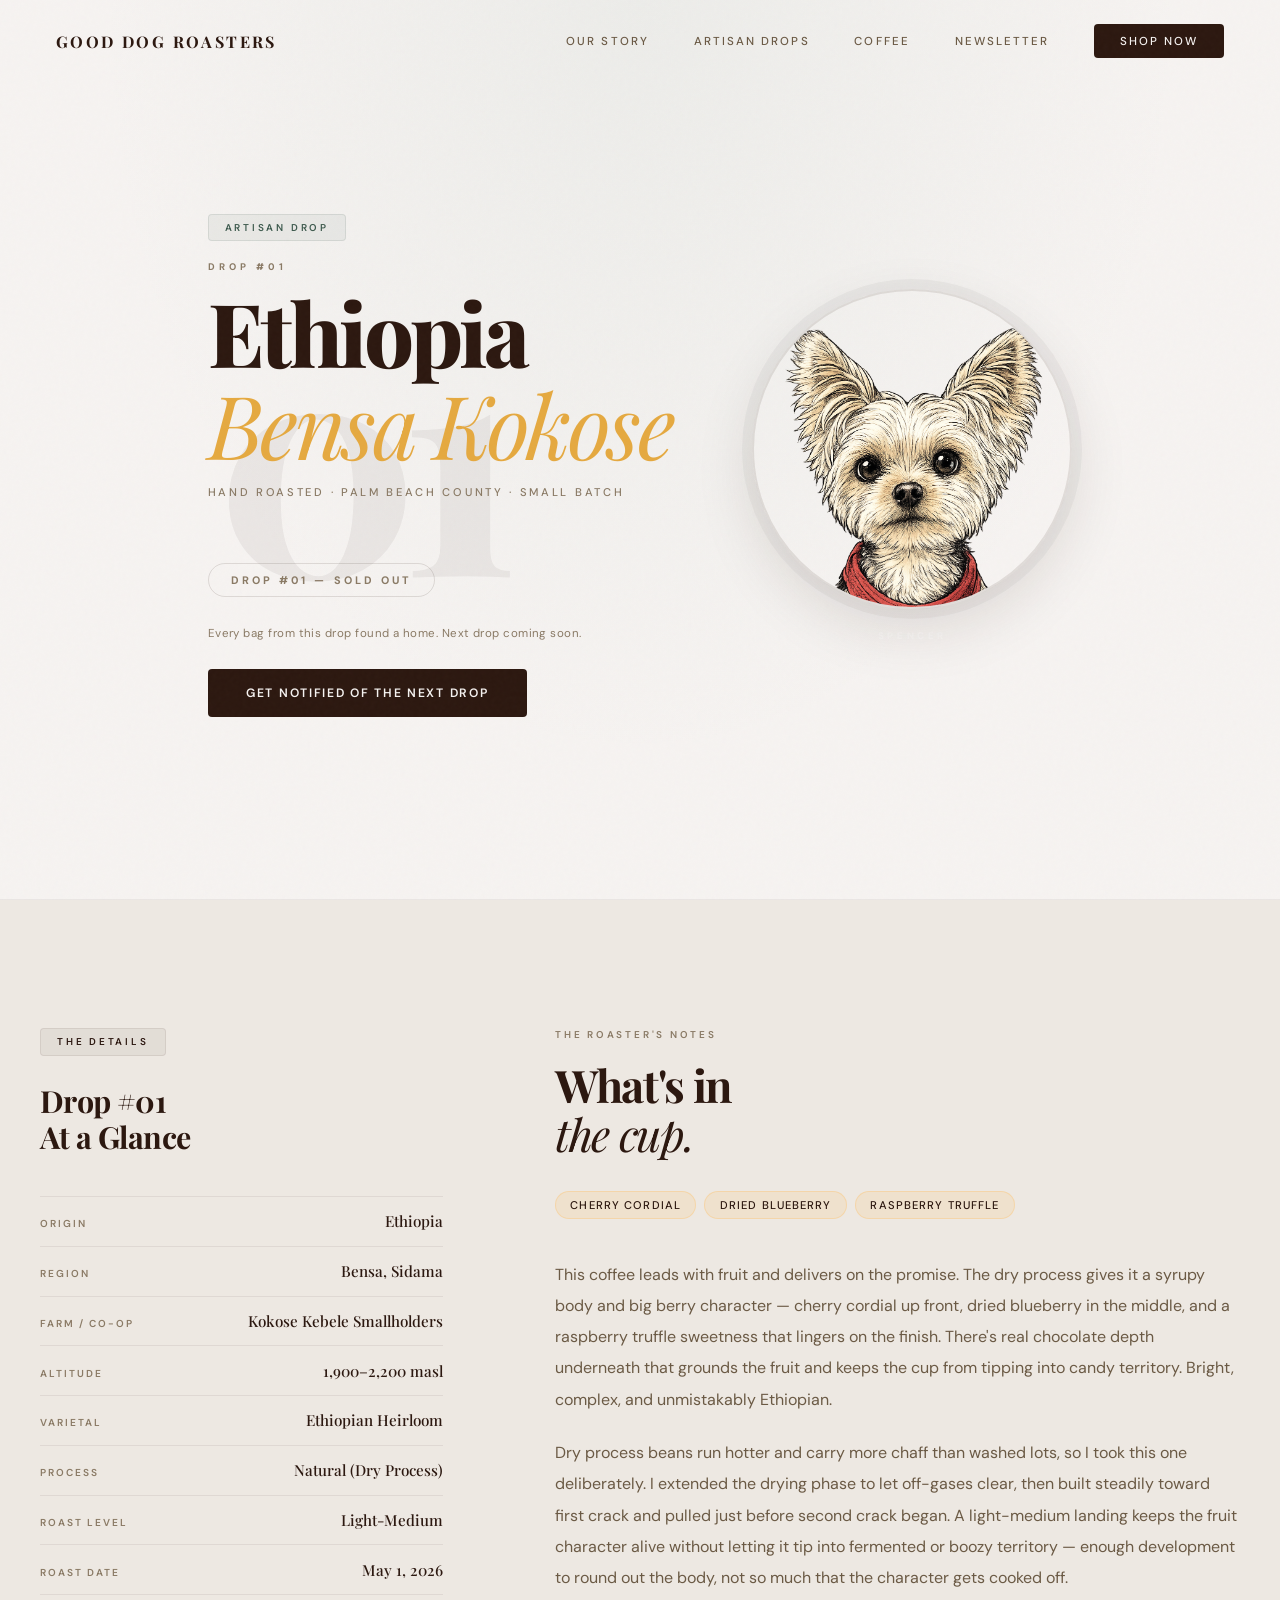
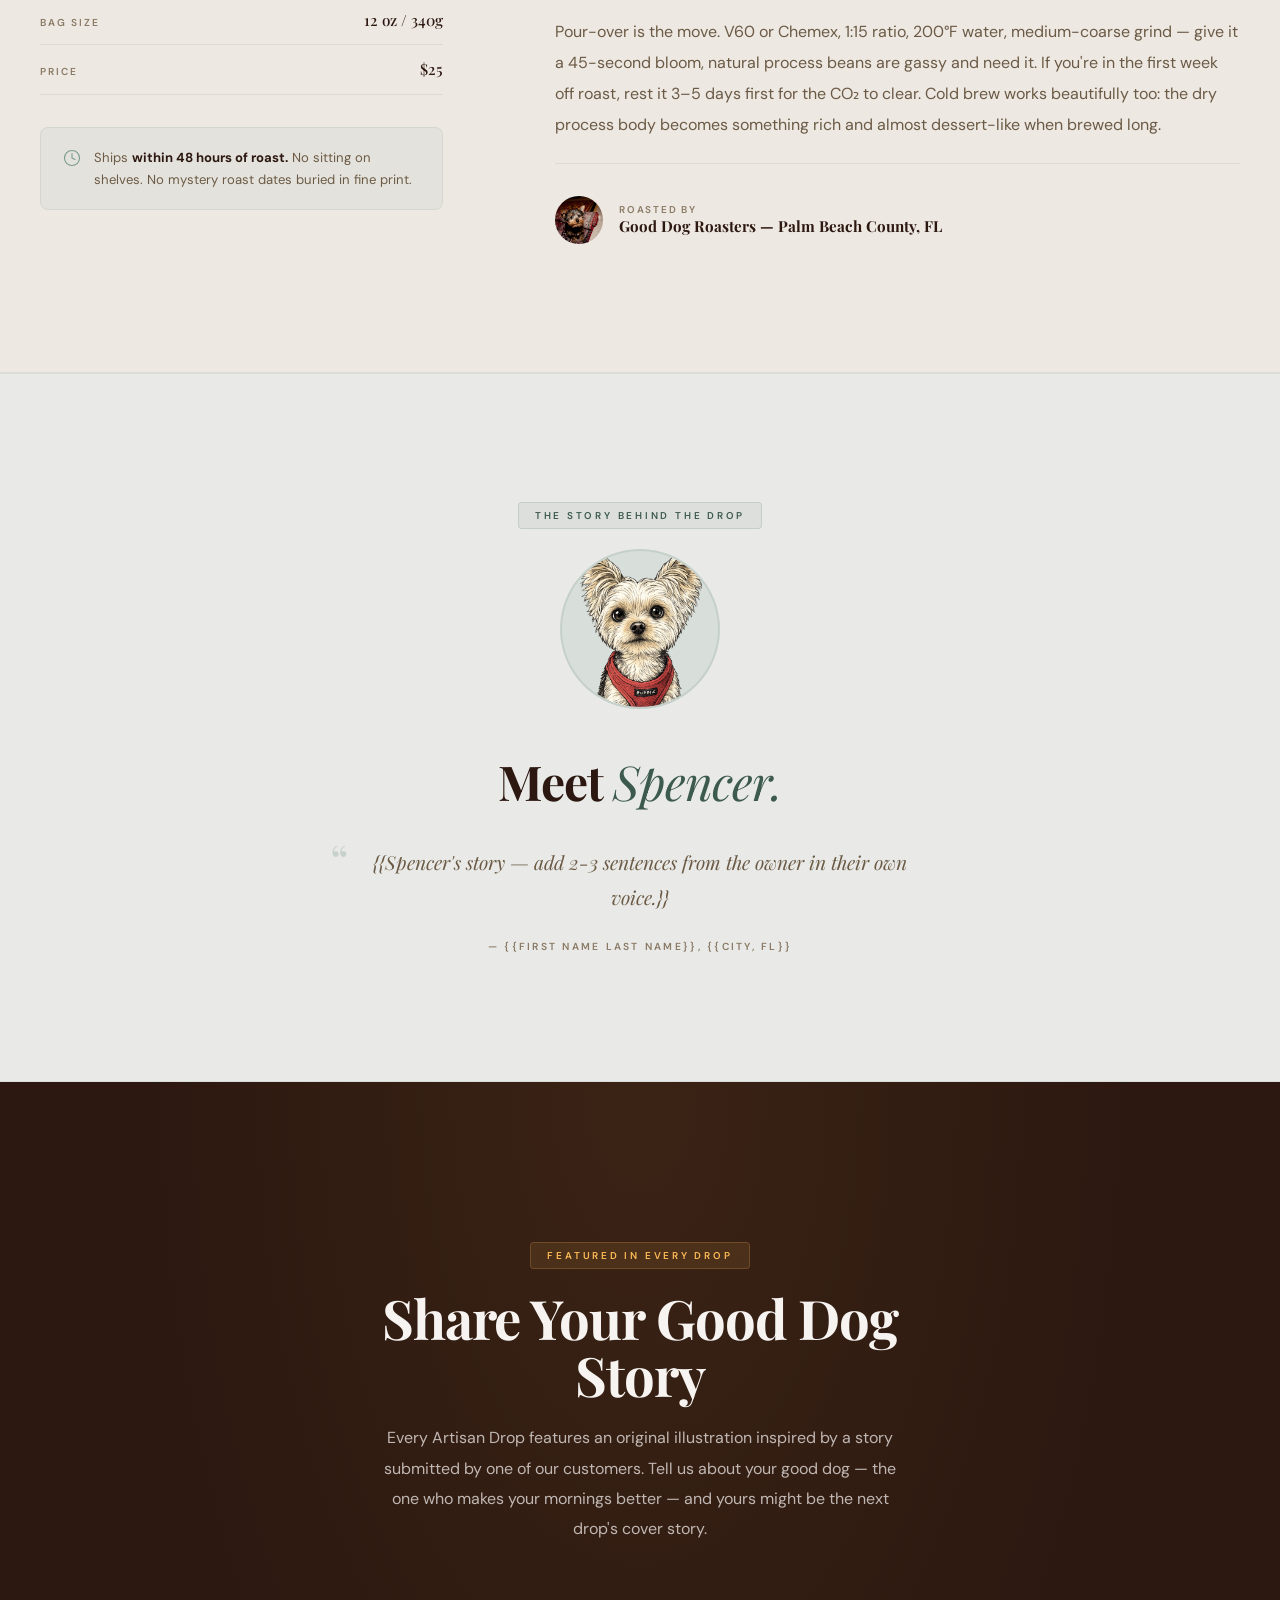
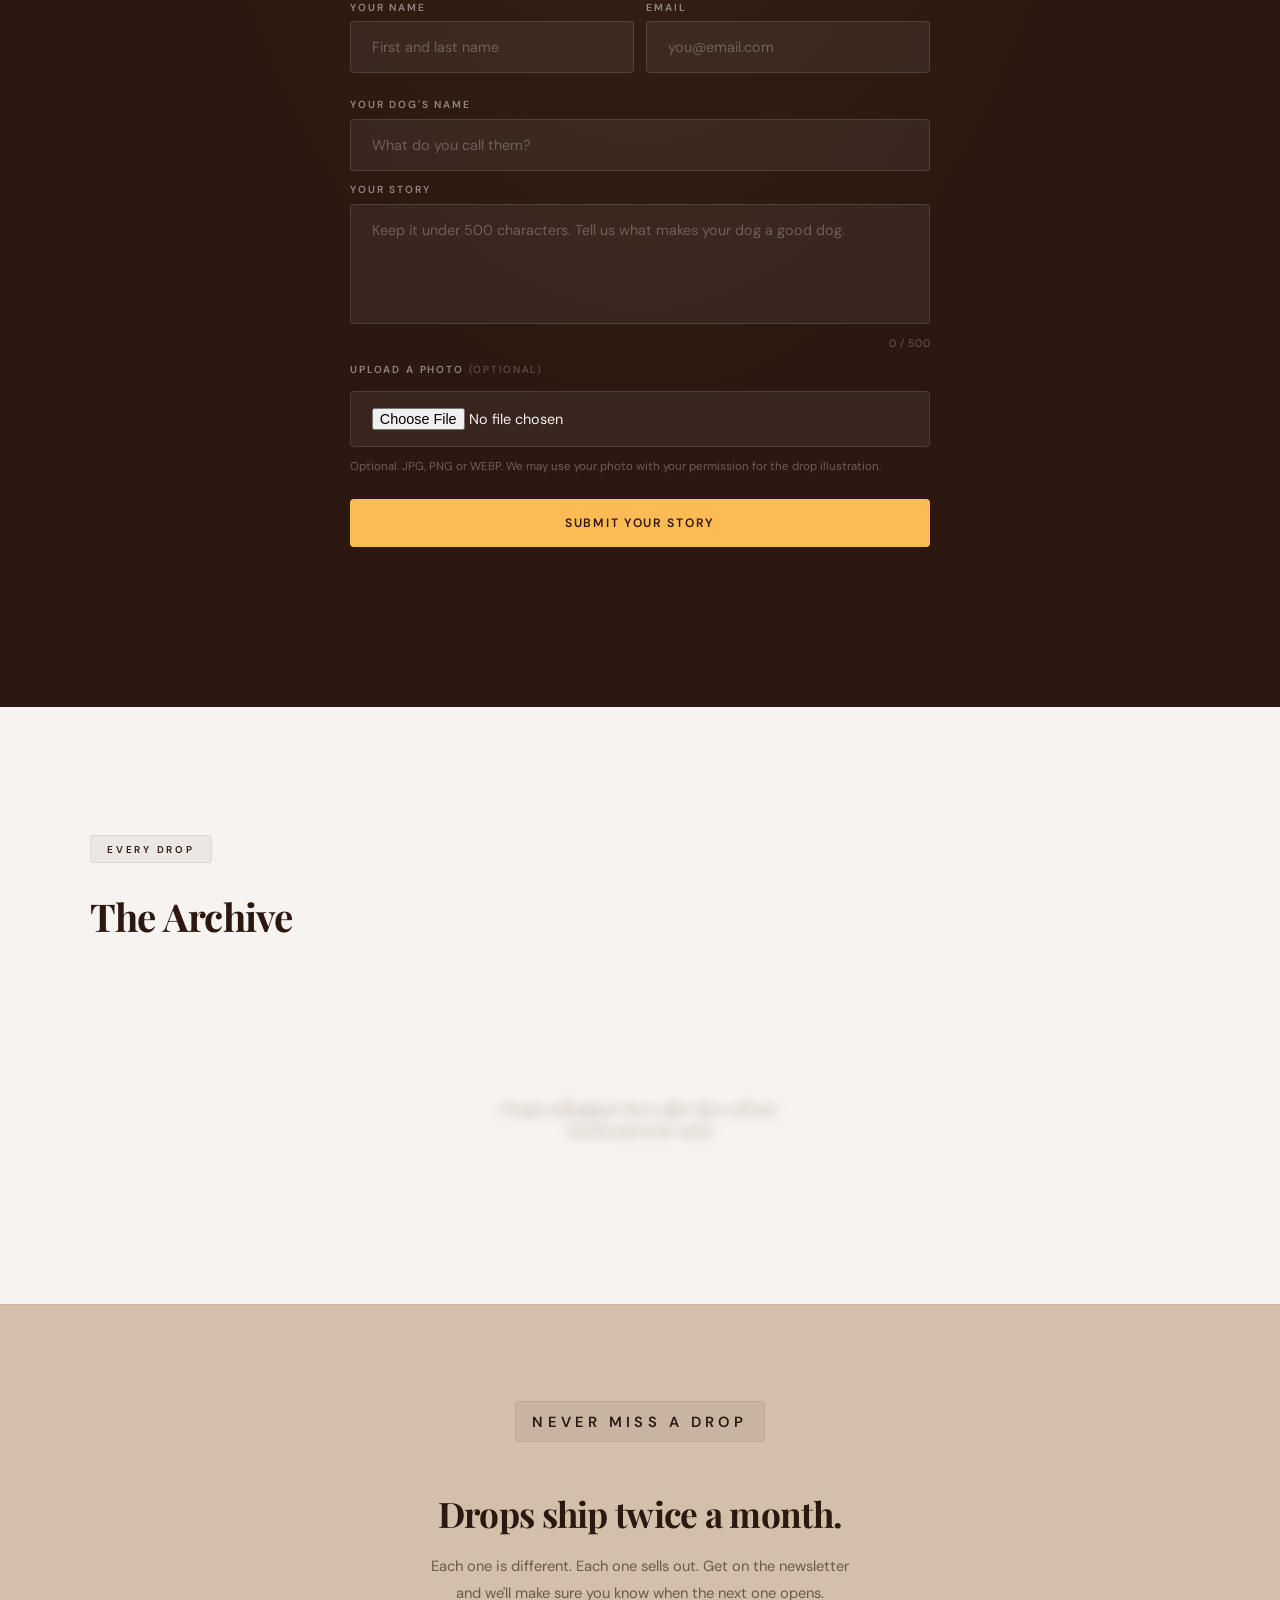
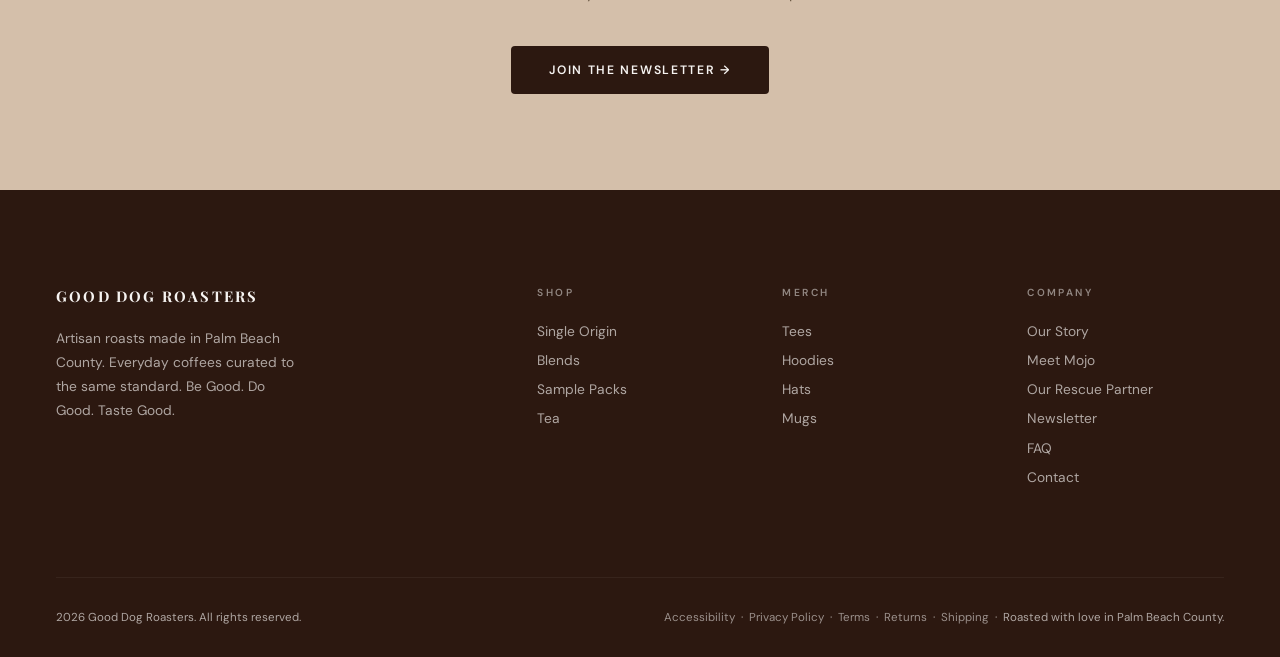
==== commit b72e370f: "Build Drop #01 — Ethiopia Bensa Kokose with Spencer hero - Fill drops-config.js with real coffee dat" ====
--- a/drops.html
+++ b/drops.html
@@ -39,6 +39,7 @@
 <!-- ═══ HERO ═══ -->
 <section class="drop-hero">
   <div class="drop-bg-num" id="js-bg-num" aria-hidden="true"></div>
+  <div class="drop-hero-inner">
   <div class="drop-hero-content">
     <p class="s-label drop-label">Artisan Drop</p>
     <span class="drop-num-tag" id="js-num-tag"></span>
@@ -83,6 +84,15 @@
       <a href="index.html#waitlist" class="btn btn-dark">Get Notified of the Next Drop</a>
     </div>
   </div>
+
+  <!-- Hero dog portrait — populated by JS when illustrationSrc is set -->
+  <div class="drop-hero-dog-frame" id="js-hero-dog-frame">
+    <div class="drop-hero-dog-ring">
+      <img id="js-hero-dog-img" src="" alt="" class="drop-hero-dog-img">
+    </div>
+    <p class="drop-hero-dog-label" id="js-hero-dog-label"></p>
+  </div>
+  </div><!-- /drop-hero-inner -->
 </section>
 
 <!-- ═══ DROP PROFILE ═══ -->
@@ -232,6 +242,15 @@
 document.getElementById('js-opens-date').textContent = formatDate(D.opens);
 document.getElementById('js-buy-link').href          = D.shopifyUrl;
 document.getElementById('js-sold-badge').textContent = 'Drop #' + D.number + ' — Sold Out';
+
+// Hero dog portrait
+if(D.illustrationSrc){
+  const heroSection = document.querySelector('.drop-hero');
+  document.getElementById('js-hero-dog-img').src = D.illustrationSrc;
+  document.getElementById('js-hero-dog-img').alt = D.dogName + ' — the Good Dog behind Drop #' + D.number;
+  document.getElementById('js-hero-dog-label').textContent = D.dogName;
+  heroSection.classList.add('has-dog');
+}
 
 // Stats panel
 document.getElementById('js-stats-heading').innerHTML   = 'Drop #' + D.number + '<br>At a Glance';
--- a/style.css
+++ b/style.css
@@ -255,8 +255,19 @@
 /* ═══ DROPS PAGE ═══ */
 .drop-hero{min-height:100vh;background:var(--cream);display:flex;align-items:center;justify-content:center;text-align:center;padding:10rem 2rem 8rem;position:relative;overflow:hidden;border-bottom:1px solid rgba(44,24,16,.06)}
 .drop-hero::before{content:'';position:absolute;inset:0;background:radial-gradient(ellipse at 50% 0%,rgba(121,155,142,.08) 0%,transparent 60%);pointer-events:none}
-.drop-bg-num{position:absolute;font-family:var(--display);font-size:clamp(20rem,40vw,48rem);font-weight:800;color:rgba(44,24,16,.09);line-height:1;top:50%;left:50%;transform:translate(-50%,-50%);pointer-events:none;user-select:none;letter-spacing:-.06em}
+.drop-bg-num{position:absolute;font-family:var(--display);font-size:clamp(20rem,40vw,48rem);font-weight:800;color:rgba(44,24,16,.06);line-height:1;top:50%;left:50%;transform:translate(-50%,-50%);pointer-events:none;user-select:none;letter-spacing:-.06em}
+.drop-hero.has-dog .drop-bg-num{left:28%;font-size:clamp(14rem,24vw,32rem)}
+.drop-hero-inner{display:flex;align-items:center;justify-content:center;gap:5rem;max-width:1160px;width:100%}
 .drop-hero-content{position:relative;z-index:2;max-width:700px}
+/* Dog portrait — split layout */
+.drop-hero-dog-frame{display:none;flex-direction:column;align-items:center;gap:1.2rem;flex-shrink:0;position:relative;z-index:2}
+.drop-hero.has-dog .drop-hero-dog-frame{display:flex}
+.drop-hero.has-dog .drop-hero-content{max-width:540px;text-align:left}
+.drop-hero.has-dog .countdown-grid{justify-content:flex-start}
+.drop-hero.has-dog .drop-live-state,.drop-hero.has-dog .drop-sold-state{align-items:flex-start}
+.drop-hero-dog-ring{width:320px;height:320px;border-radius:50%;overflow:hidden;border:2px solid rgba(44,24,16,.1);box-shadow:0 20px 60px rgba(44,24,16,.12),0 0 0 10px rgba(44,24,16,.04)}
+.drop-hero-dog-img{width:100%;height:100%;object-fit:cover;object-position:center 20%}
+.drop-hero-dog-label{font-size:.6rem;font-weight:700;letter-spacing:.38em;text-transform:uppercase;color:rgba(246,243,241,.35)}
 .drop-label{color:var(--sage-deep);background:rgba(61,90,78,.06);border:1px solid rgba(61,90,78,.12)}
 .drop-num-tag{display:block;font-size:.6rem;font-weight:700;letter-spacing:.42em;text-transform:uppercase;color:var(--brown-light);margin-bottom:.8rem}
 .drop-hero-name{font-family:var(--display);font-size:clamp(3rem,7vw,5.5rem);font-weight:800;color:var(--espresso);line-height:1.04;letter-spacing:-.04em;margin:.6rem 0 1rem}
@@ -339,7 +350,7 @@
 .drop-notify .s-label{color:var(--espresso);background:rgba(44,24,16,.06);border:1px solid rgba(44,24,16,.08)}
 .drop-notify h2{font-family:var(--display);font-size:clamp(1.6rem,3vw,2.2rem);font-weight:700;color:var(--espresso);letter-spacing:-.02em;margin:.5rem 0 1rem}
 .drop-notify p{font-size:.92rem;line-height:1.8;color:var(--brown);max-width:440px;margin:0 auto 2.5rem}
-@media(max-width:900px){.drop-profile-inner{grid-template-columns:1fr;gap:4rem}.drop-stats-panel{position:static}.drop-archive-grid{grid-template-columns:1fr 1fr}}
+@media(max-width:900px){.drop-profile-inner{grid-template-columns:1fr;gap:4rem}.drop-stats-panel{position:static}.drop-archive-grid{grid-template-columns:1fr 1fr}.drop-hero.has-dog .drop-hero-inner{flex-direction:column-reverse;gap:3rem}.drop-hero.has-dog .drop-hero-content{text-align:center;max-width:100%}.drop-hero.has-dog .countdown-grid{justify-content:center}.drop-hero.has-dog .drop-live-state,.drop-hero.has-dog .drop-sold-state{align-items:center}.drop-hero-dog-ring{width:220px;height:220px}}
 @media(max-width:600px){.countdown-grid{gap:.5rem}.countdown-unit{min-width:4rem;padding:1.2rem .6rem}.countdown-sep{font-size:1.8rem}.drop-archive-grid{grid-template-columns:1fr}.drop-profile{padding:5rem 1.5rem}}
 
 /* ═══ MEET MOJO ═══ */
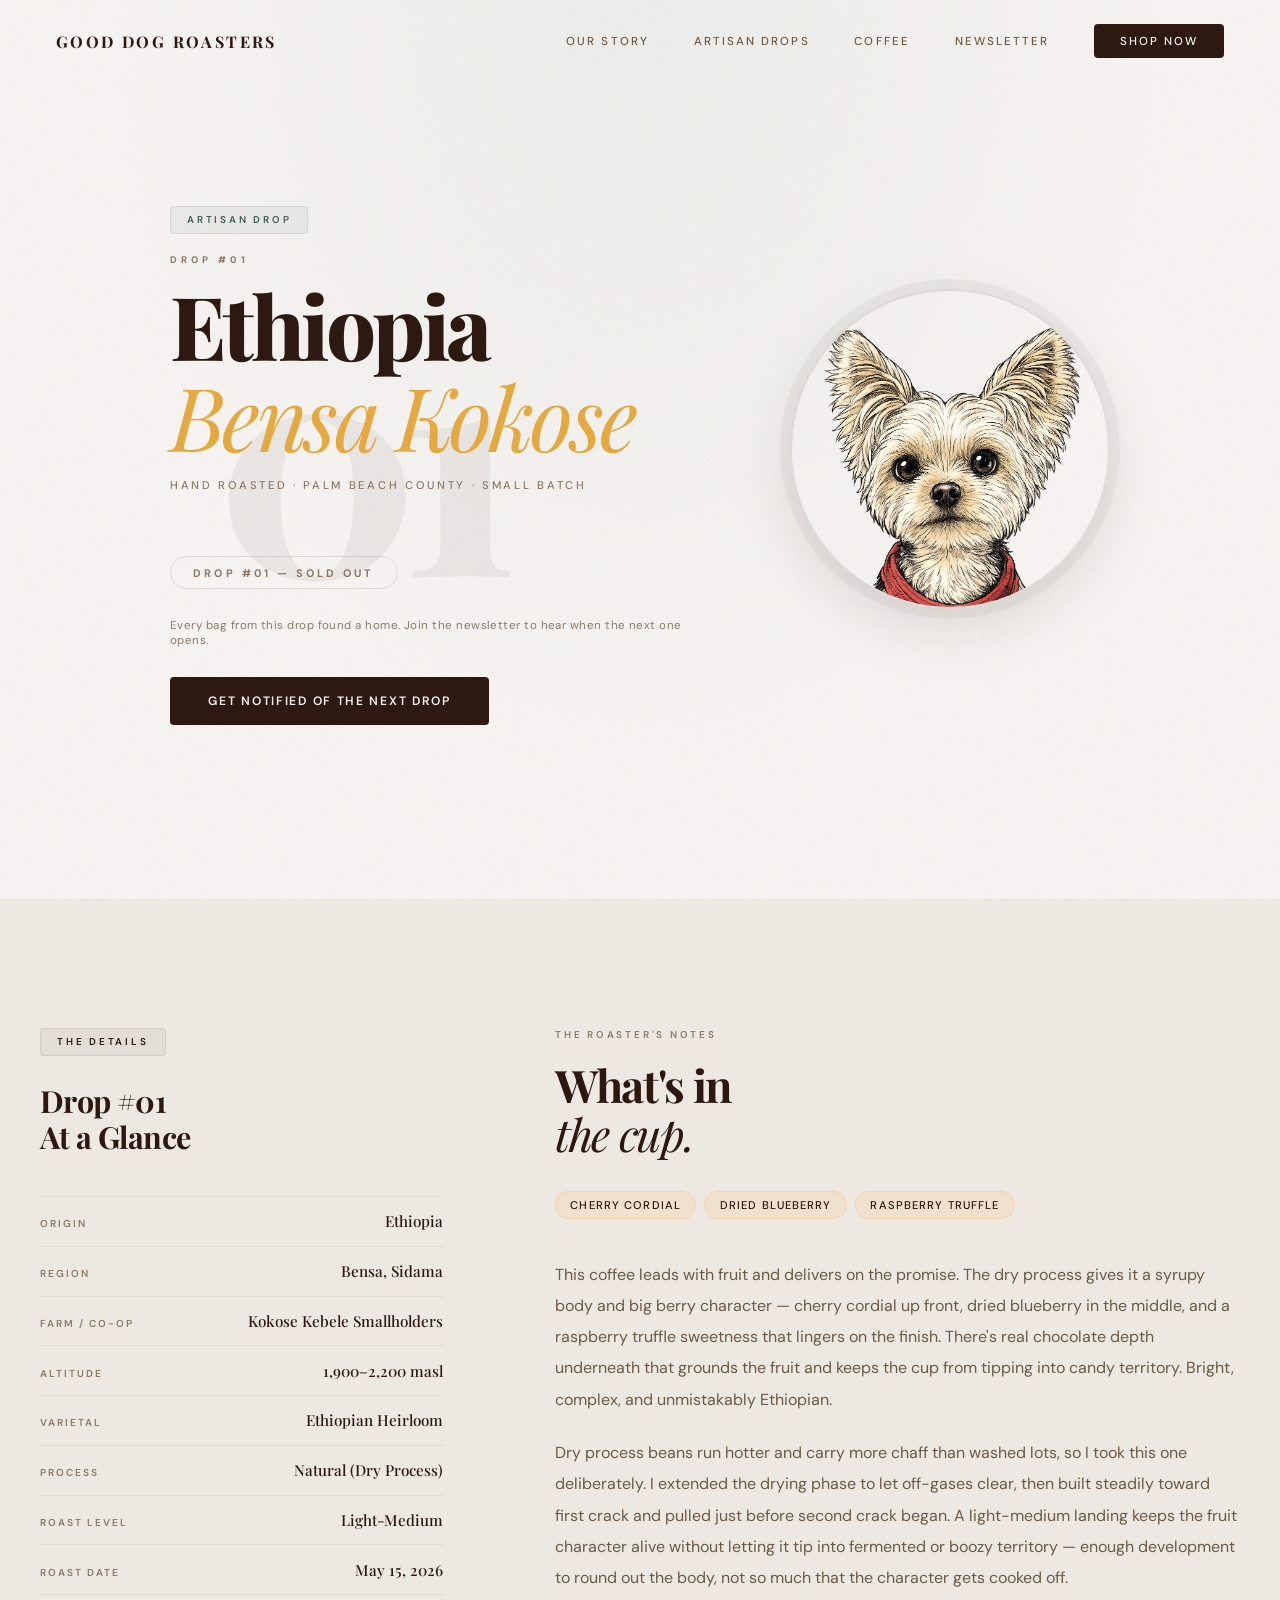
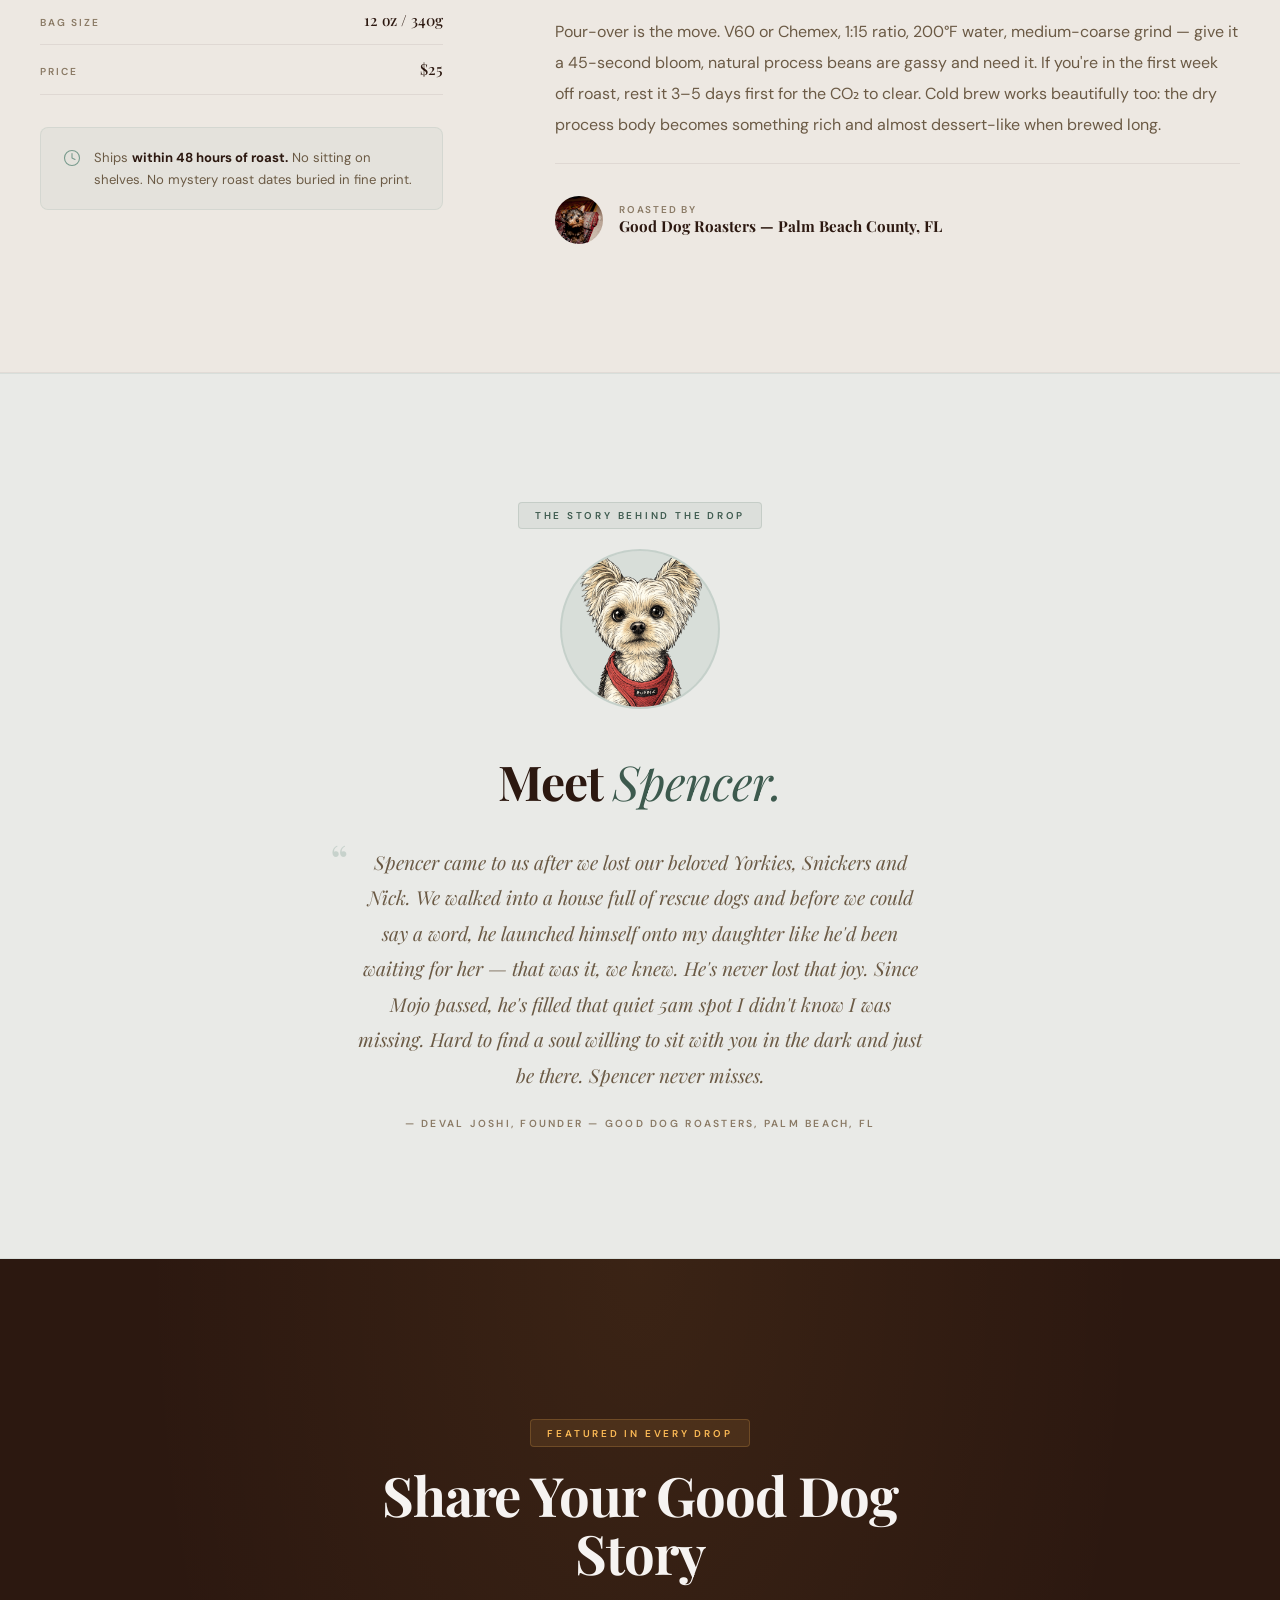
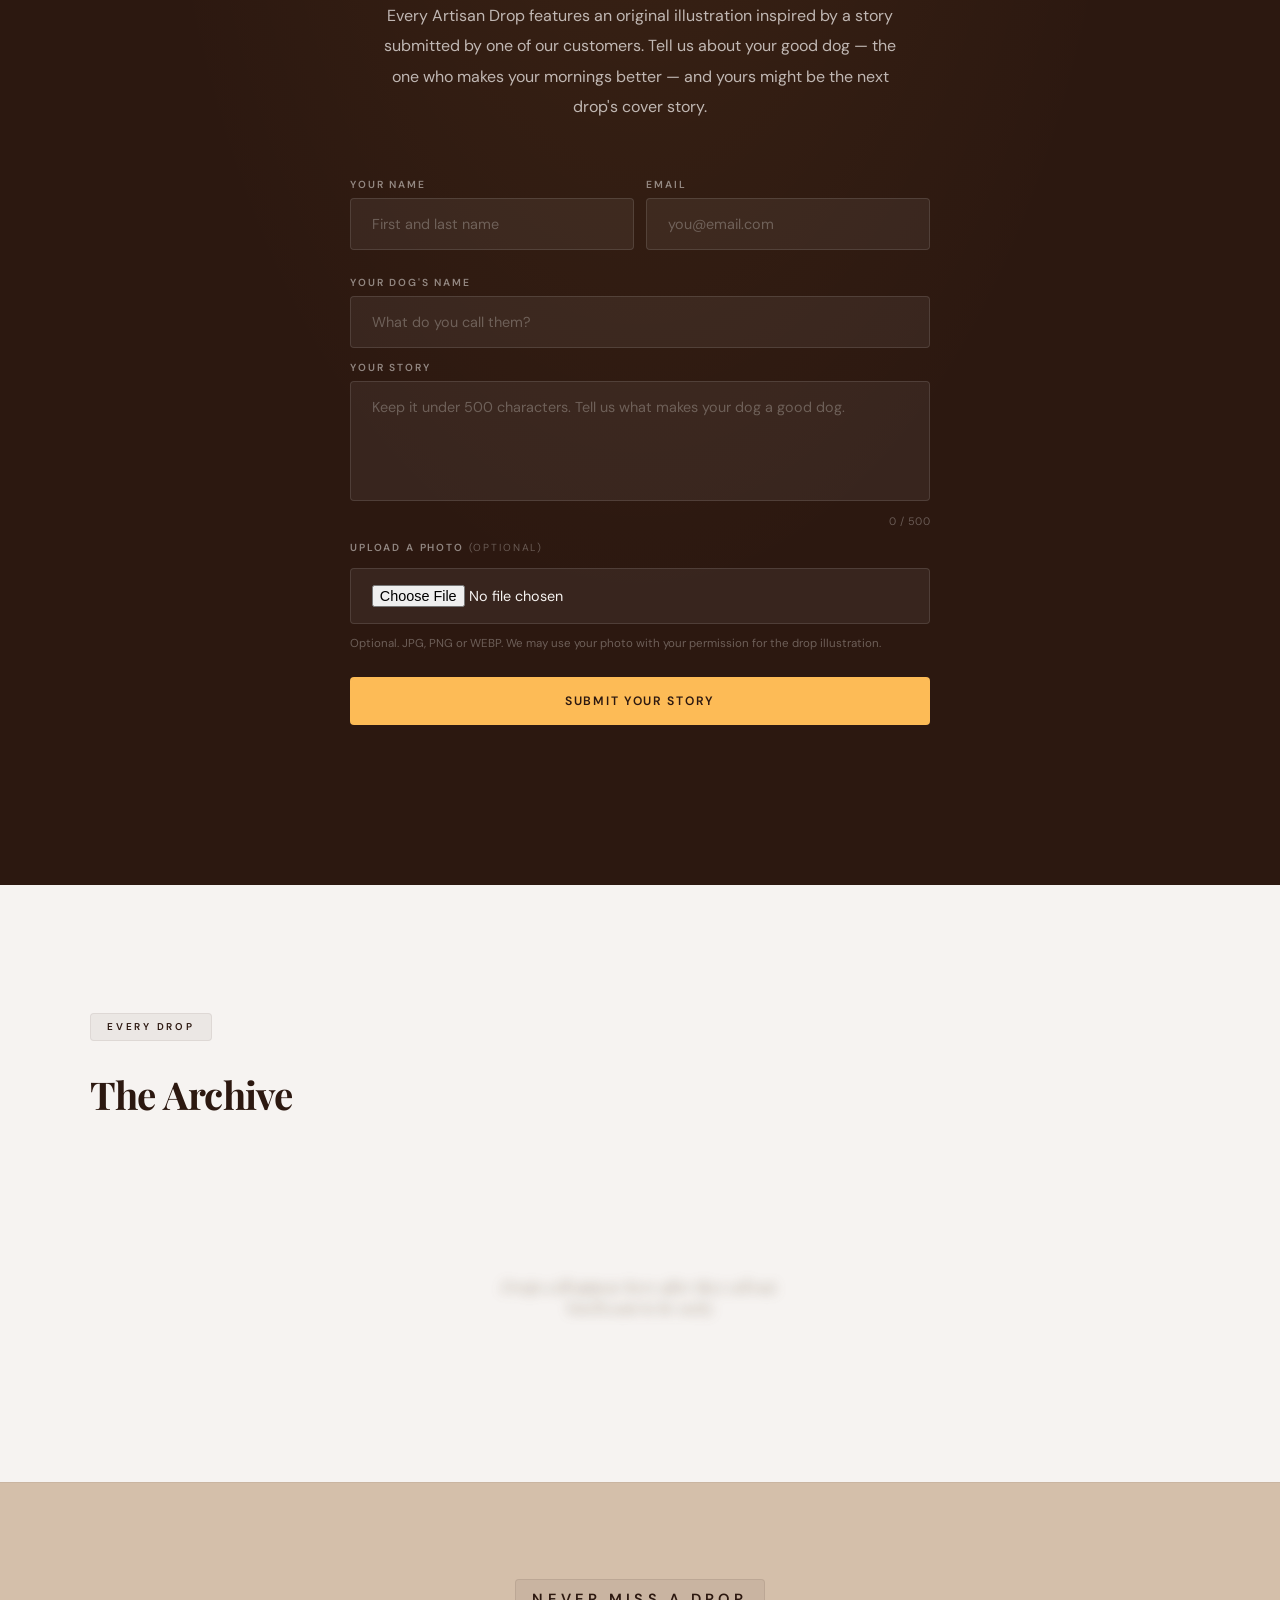
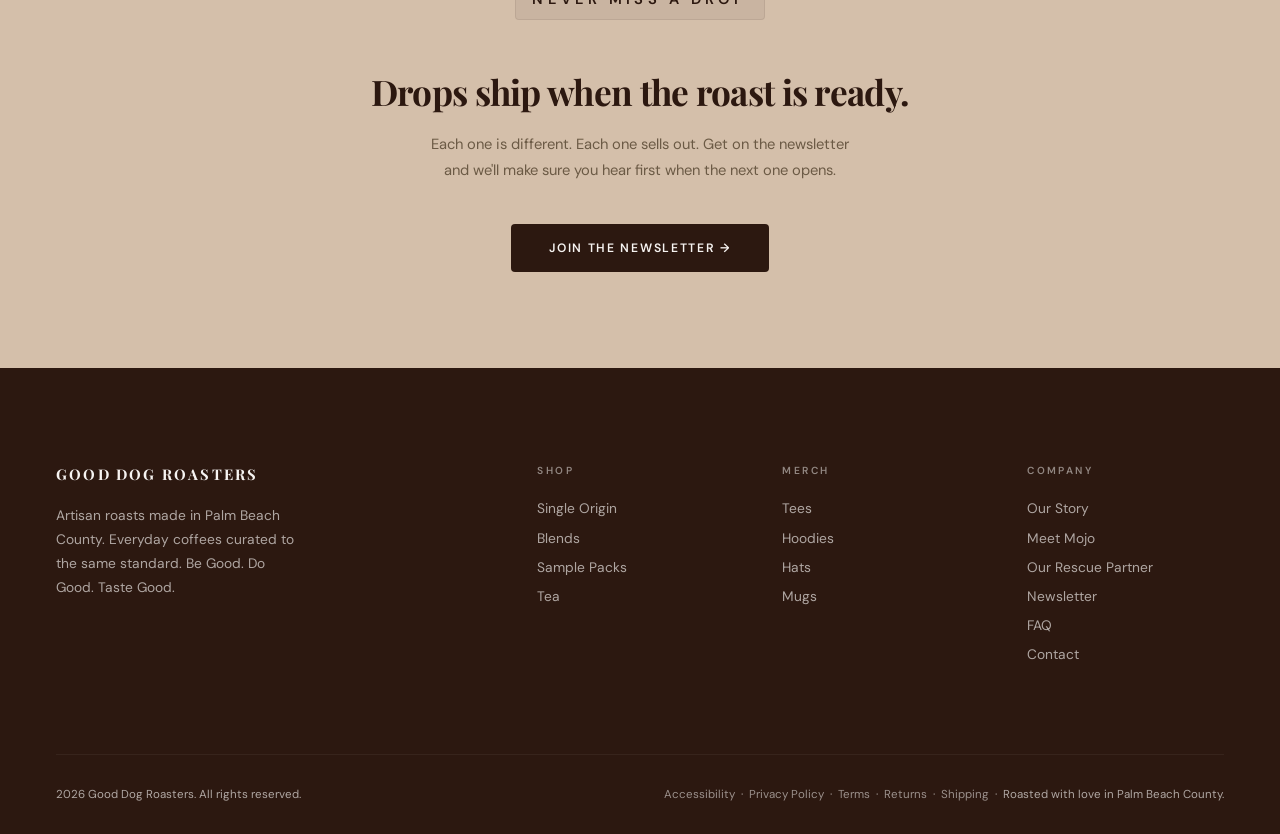
==== commit 8f7daa91: "Fix Netlify story form honeypot; add video poster frames for LCP; remove fixed drop cadence from cop" ====
--- a/drops.html
+++ b/drops.html
@@ -4,7 +4,7 @@
 <meta charset="UTF-8">
 <meta name="viewport" content="width=device-width, initial-scale=1.0">
 <title>Artisan Drops — Good Dog Roasters</title>
-<meta name="description" content="Small-batch artisan coffee roasted by hand in Palm Beach County, FL. Limited drops released twice a month — full tasting profile, ships within 48 hours of roast.">
+<meta name="description" content="Small-batch artisan coffee roasted by hand in Palm Beach County, FL. Limited drops released when the roast is ready — full tasting profile, ships within 48 hours of roast.">
 <meta name="robots" content="index, follow">
 <link rel="canonical" href="https://good-dog-roasters.com/drops.html">
 
@@ -80,7 +80,7 @@
     <!-- STATE 3: SOLD OUT / CLOSED -->
     <div id="state-sold" class="drop-sold-state" style="display:none">
       <div class="sold-badge" id="js-sold-badge"></div>
-      <p class="drop-closes-note">Every bag from this drop found a home. Next drop coming soon.</p>
+      <p class="drop-closes-note">Every bag from this drop found a home. Join the newsletter to hear when the next one opens.</p>
       <a href="index.html#waitlist" class="btn btn-dark">Get Notified of the Next Drop</a>
     </div>
   </div>
@@ -148,7 +148,7 @@
     <h2 class="s-title">Share Your Good Dog Story</h2>
     <p class="s-body">Every Artisan Drop features an original illustration inspired by a story submitted by one of our customers. Tell us about your good dog — the one who makes your mornings better — and yours might be the next drop's cover story.</p>
   </div>
-  <form class="story-form rv d1" name="good-dog-story" data-netlify="true" netlify netlify-honeypot="bot-field" id="story-form" onsubmit="handleStoryForm(event)">
+  <form class="story-form rv d1" name="good-dog-story" data-netlify="true" data-netlify-honeypot="bot-field" id="story-form" onsubmit="handleStoryForm(event)">
     <input type="hidden" name="form-name" value="good-dog-story">
     <p style="display:none"><label>Don't fill this out: <input name="bot-field"></label></p>
     <div class="story-form-row">
@@ -197,8 +197,8 @@
 <section class="drop-notify">
   <div class="rv">
     <p class="s-label">Never Miss a Drop</p>
-    <h2>Drops ship twice a month.</h2>
-    <p>Each one is different. Each one sells out. Get on the newsletter and we'll make sure you know when the next one opens.</p>
+    <h2>Drops ship when the roast is ready.</h2>
+    <p>Each one is different. Each one sells out. Get on the newsletter and we'll make sure you hear first when the next one opens.</p>
     <a href="index.html#waitlist" class="btn btn-dark">Join the Newsletter &rarr;</a>
   </div>
 </section>
--- a/style.css
+++ b/style.css
@@ -178,6 +178,21 @@
 .wl-form button:hover{transform:translateY(-2px);box-shadow:0 8px 24px rgba(44,24,16,.2)}
 .wl-form button:active{transform:translateY(0) scale(.98)}
 .wl-note{font-size:.72rem;color:rgba(44,24,16,.58);margin-top:1.2rem}
+
+/* ── Klaviyo embed overrides ── */
+.klaviyo-form-TvU8UX{max-width:440px;margin:0 auto}
+.klaviyo-form-TvU8UX [data-testid="form-component"],
+.klaviyo-form-TvU8UX form{background:transparent!important;border:none!important;box-shadow:none!important;padding:0!important}
+.klaviyo-form-TvU8UX input[type="email"]{margin-bottom:.8rem!important}
+.klaviyo-form-TvU8UX input[type="email"]{font-family:var(--body)!important;font-size:.86rem!important;color:var(--espresso)!important;background:rgba(246,243,241,.5)!important;border:1px solid rgba(44,24,16,.12)!important;border-radius:4px!important;padding:1rem 1.3rem!important;box-shadow:none!important}
+.klaviyo-form-TvU8UX input[type="email"]::placeholder{color:rgba(44,24,16,.28)!important}
+.klaviyo-form-TvU8UX button[type="submit"]{font-family:var(--body)!important;font-size:.72rem!important;font-weight:700!important;letter-spacing:.14em!important;text-transform:uppercase!important;background:var(--espresso)!important;color:var(--cream)!important;border:none!important;border-radius:4px!important;padding:1rem 1.8rem!important;cursor:pointer!important;transition:all .3s!important}
+.klaviyo-form-TvU8UX button[type="submit"]:hover{transform:translateY(-2px)!important;box-shadow:0 8px 24px rgba(44,24,16,.2)!important}
+/* hide the popup dismiss link */
+.klaviyo-form-TvU8UX [data-testid="dismiss-button"],
+.klaviyo-form-TvU8UX a[href="#"]{display:none!important}
+/* headings and body text inside form */
+.klaviyo-form-TvU8UX h1,.klaviyo-form-TvU8UX h2,.klaviyo-form-TvU8UX h3,.klaviyo-form-TvU8UX p{font-family:var(--body)!important;color:var(--espresso)!important}
 
 /* ═══ PRODUCTS ═══ */
 .products{background:var(--sage-light);text-align:center;padding:10rem 2rem}
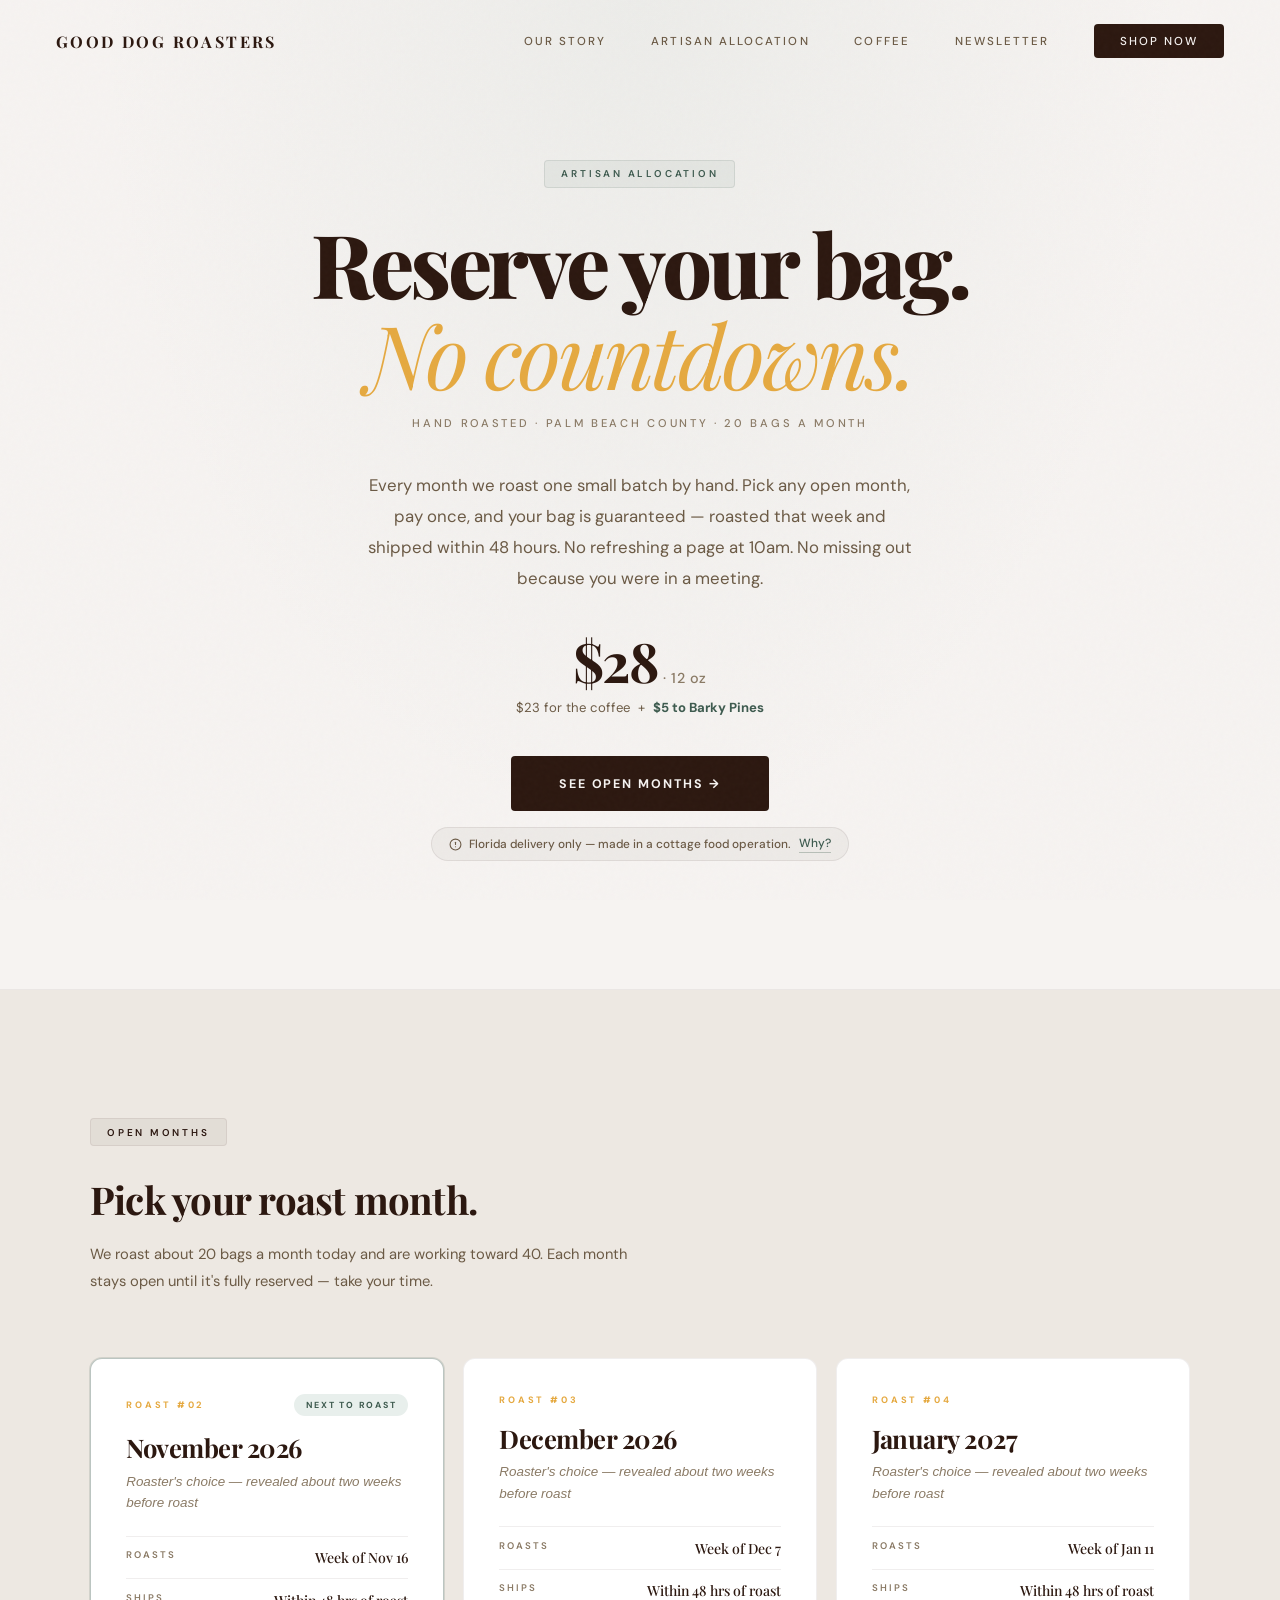
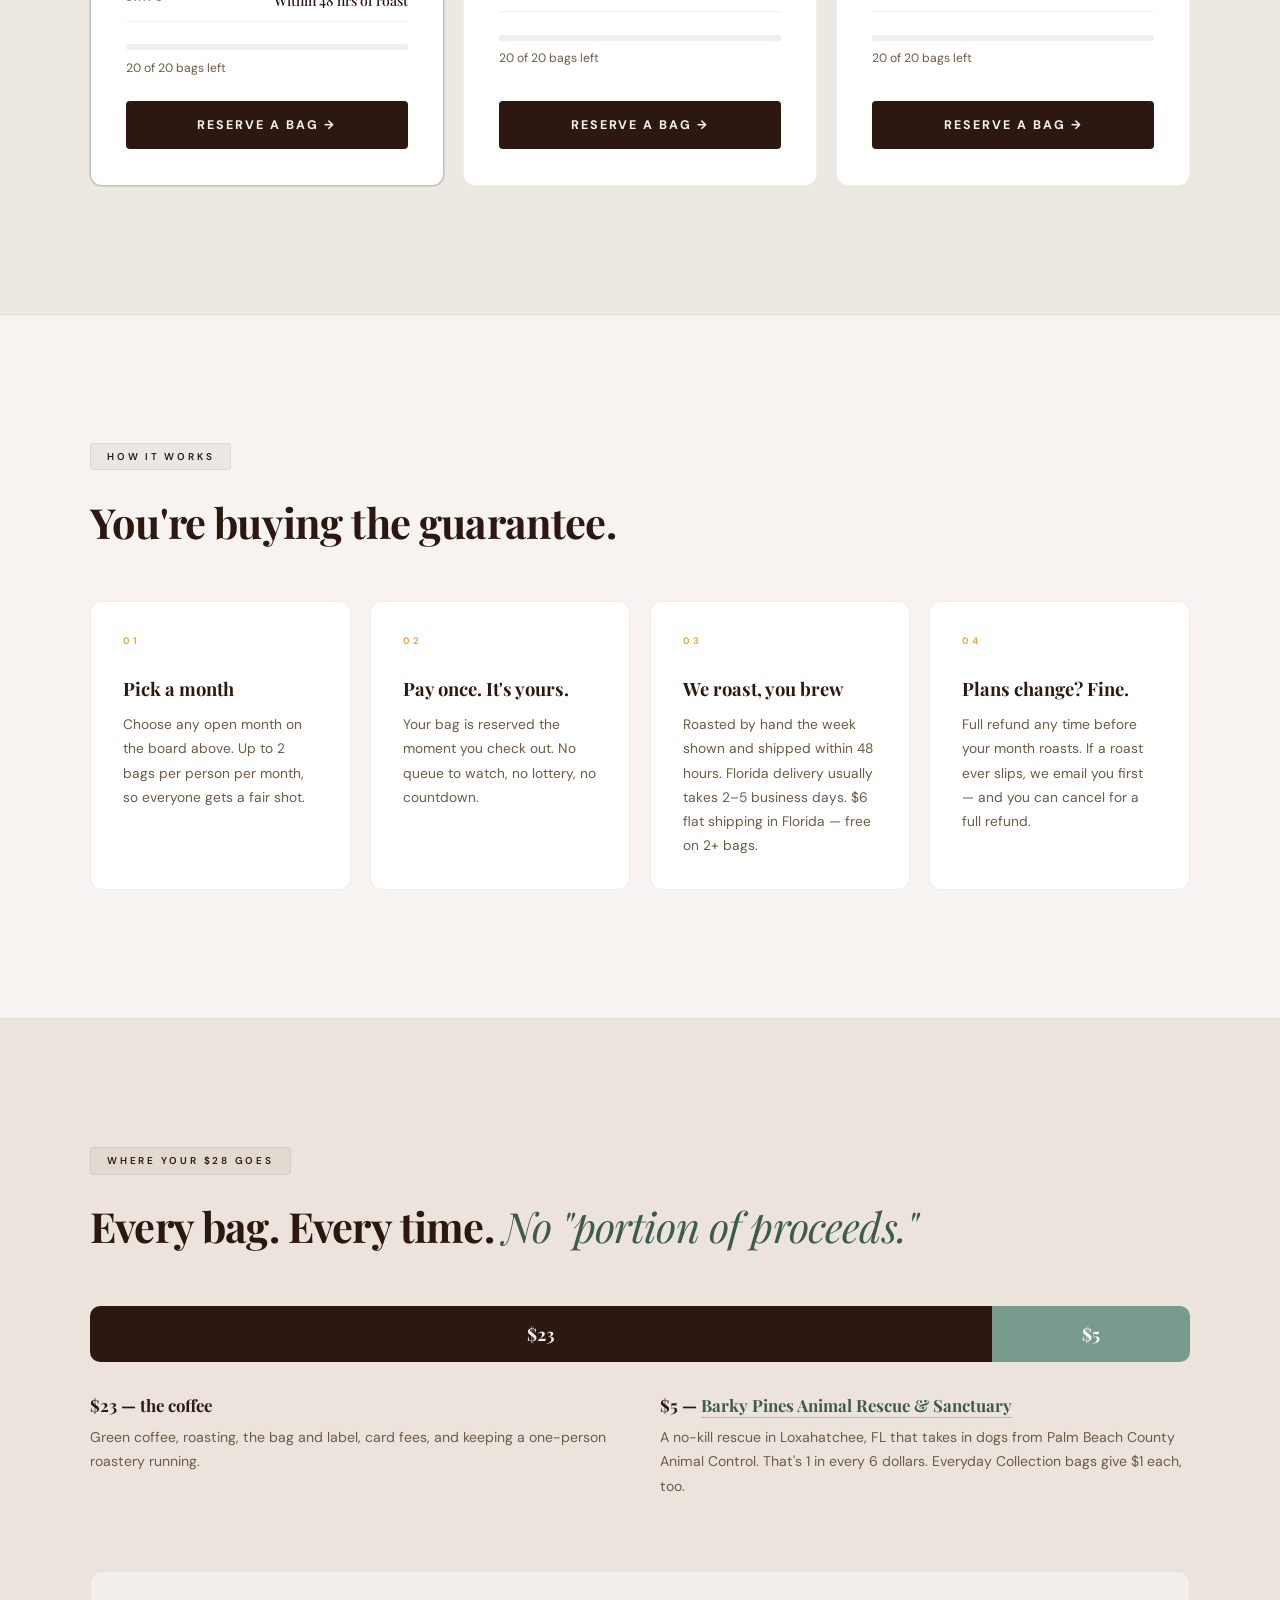
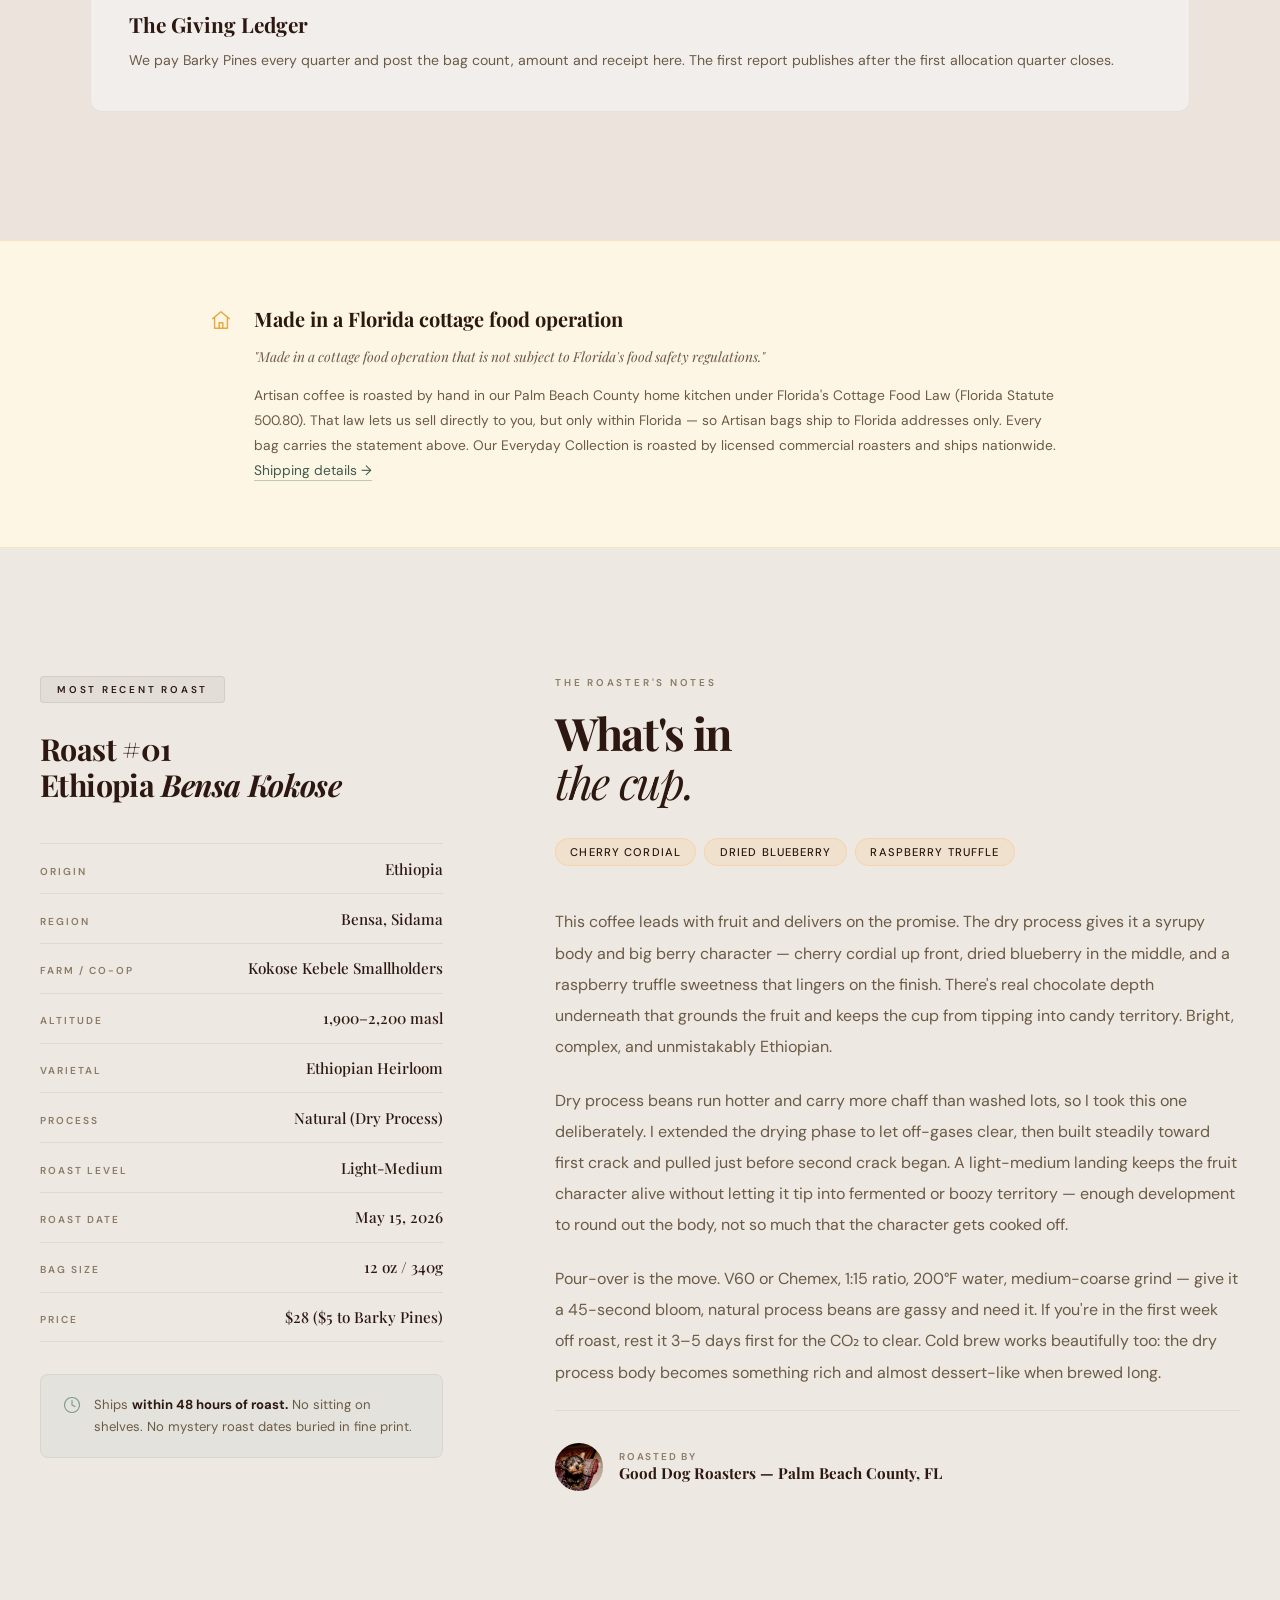
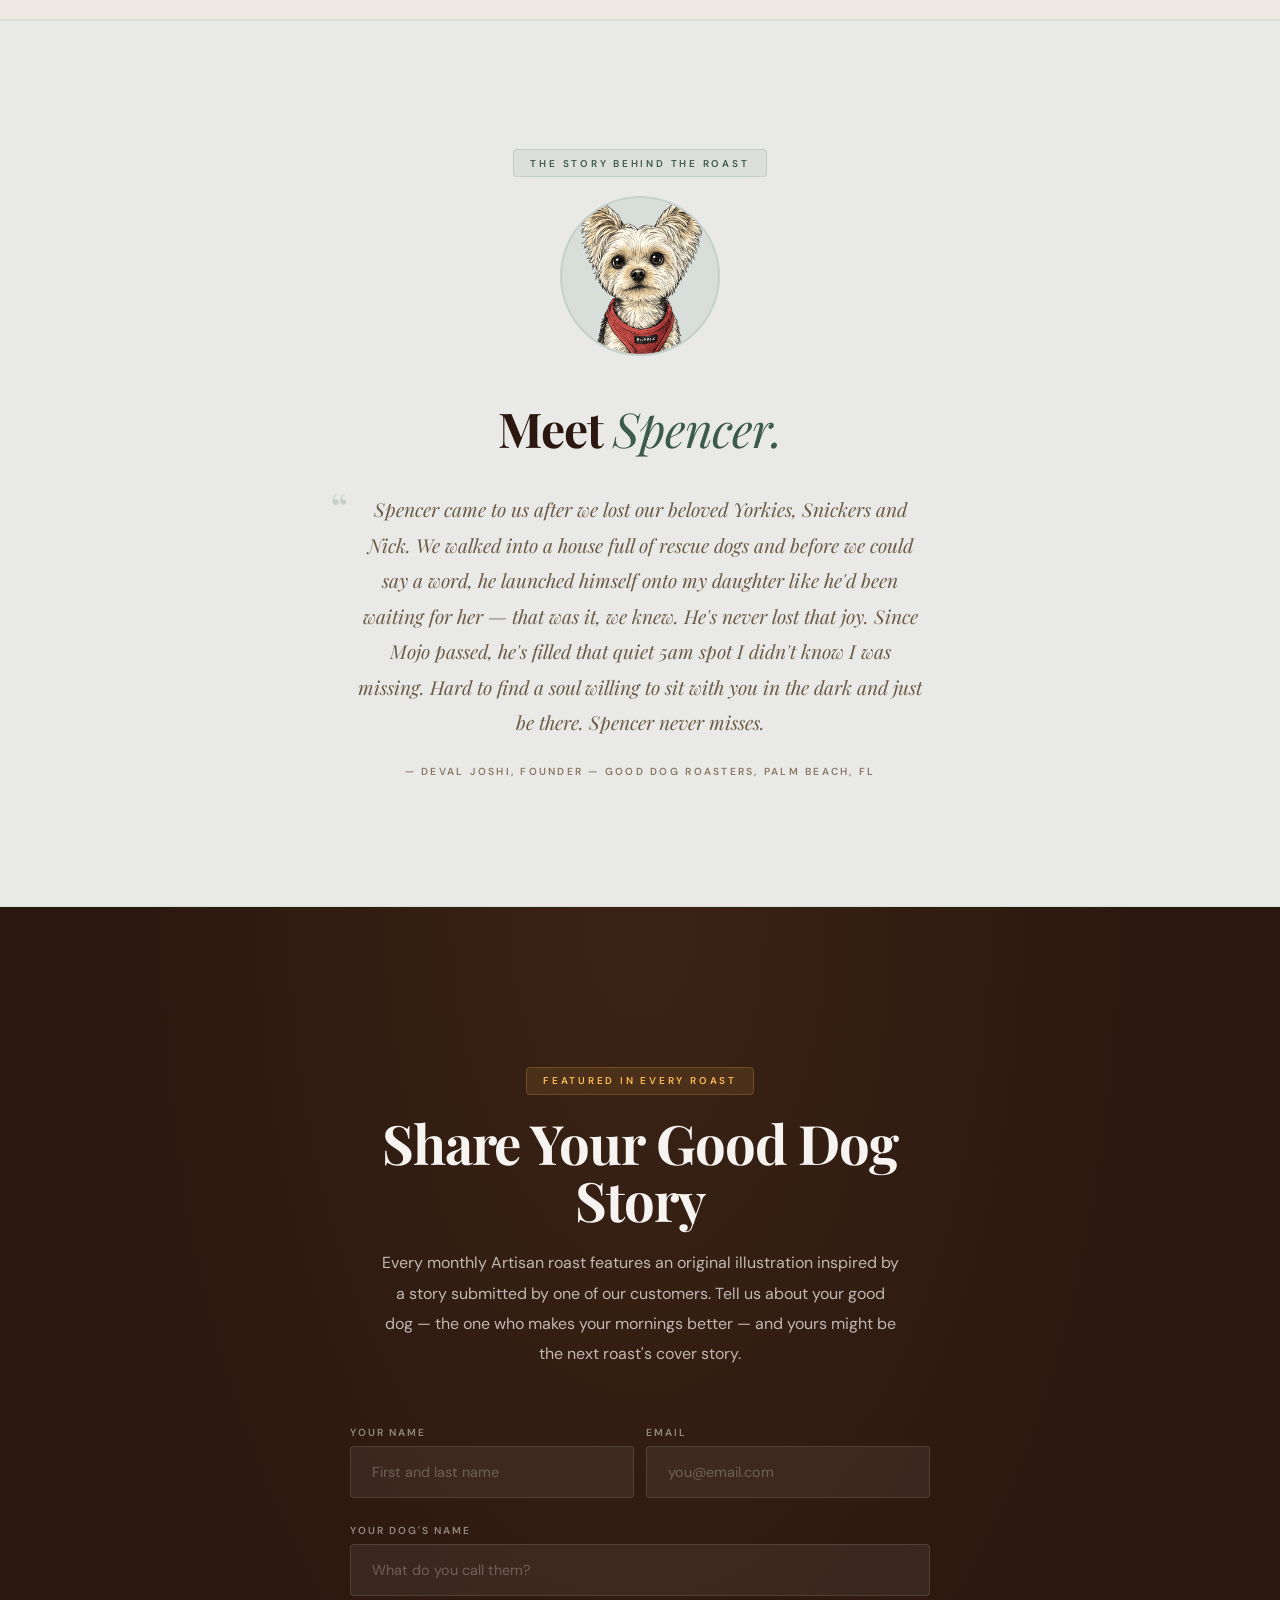
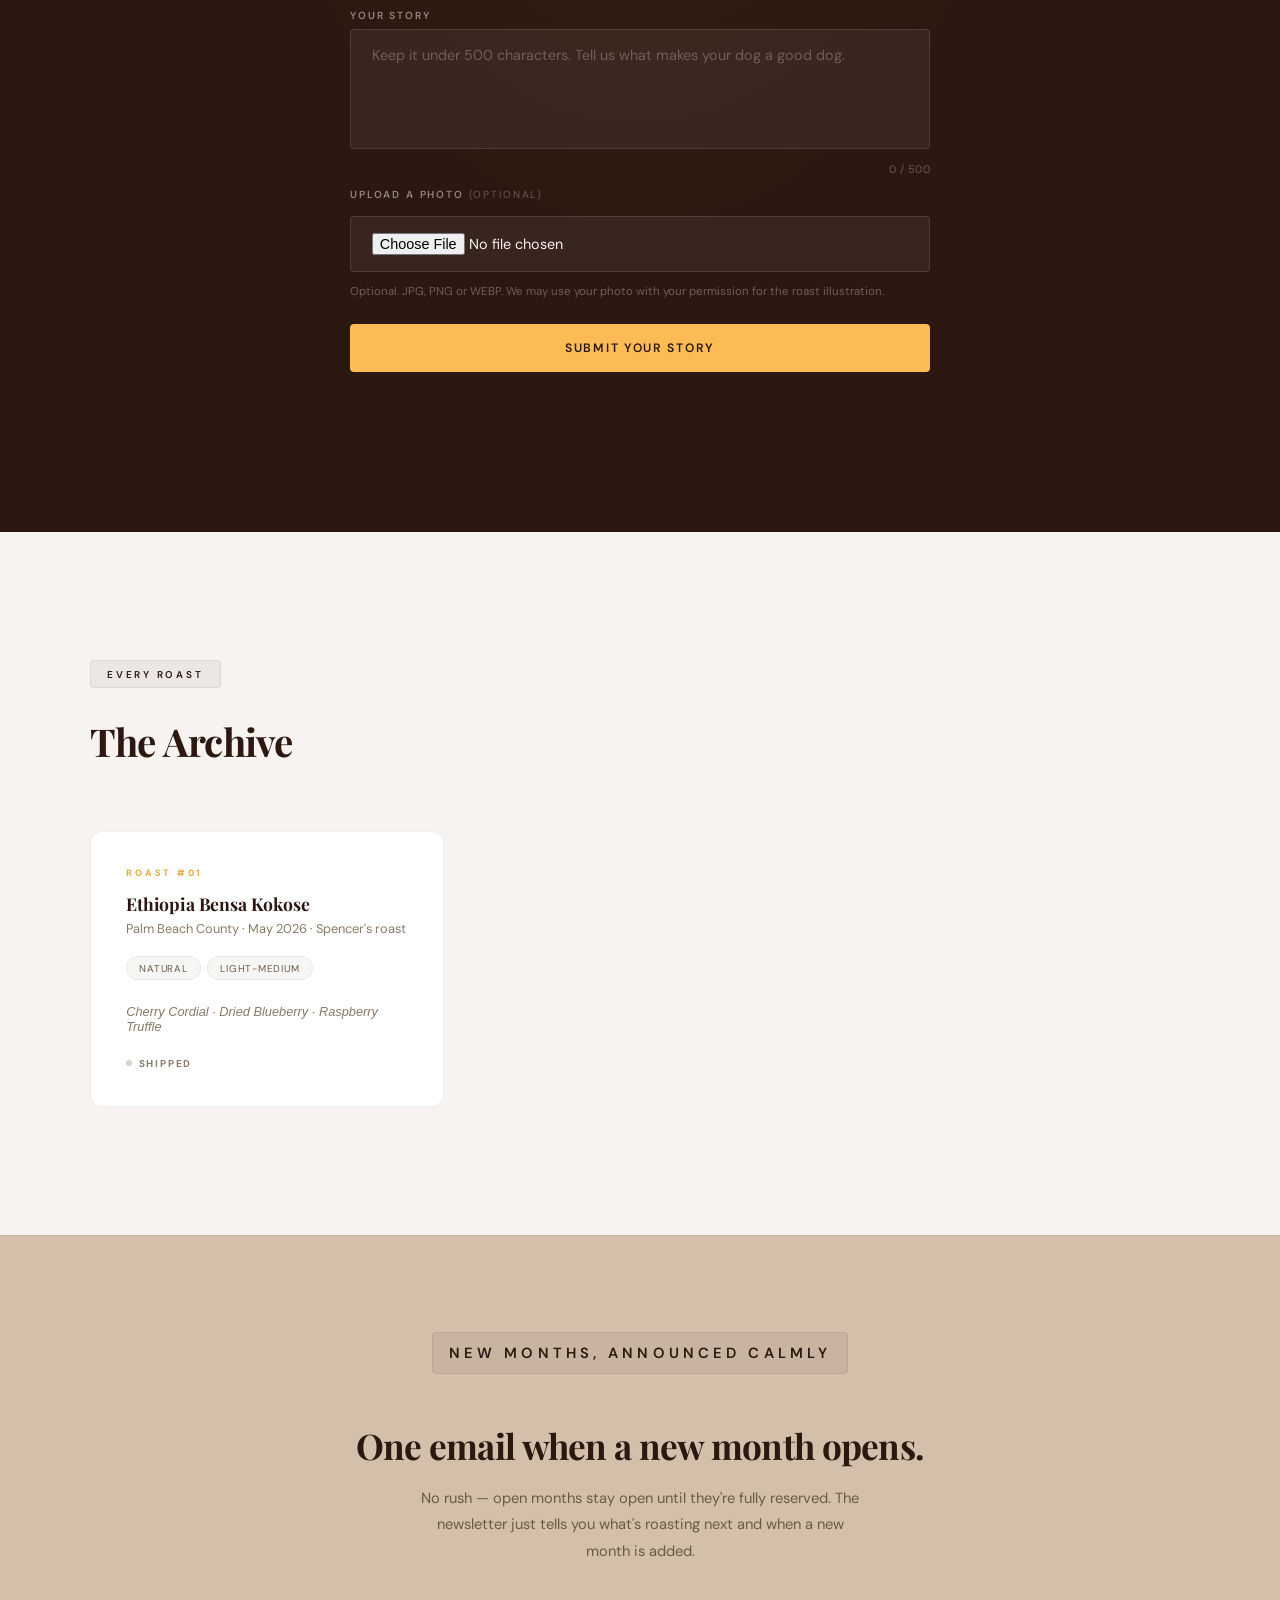
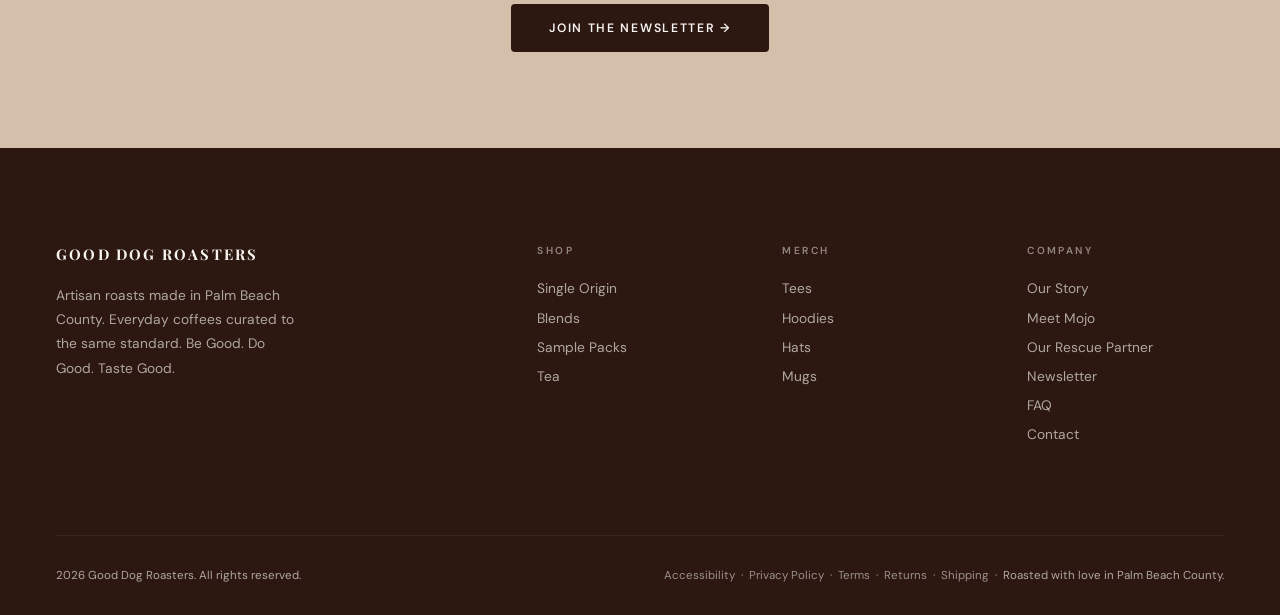
==== commit 1ff52da6: "Replace timed Artisan drops with monthly allocations; add Barky Pines giving - Artisan page: open-mo" ====
--- a/drops.html
+++ b/drops.html
@@ -3,8 +3,8 @@
 <head>
 <meta charset="UTF-8">
 <meta name="viewport" content="width=device-width, initial-scale=1.0">
-<title>Artisan Drops — Good Dog Roasters</title>
-<meta name="description" content="Small-batch artisan coffee roasted by hand in Palm Beach County, FL. Limited drops released when the roast is ready — full tasting profile, ships within 48 hours of roast.">
+<title>Artisan Allocation — Good Dog Roasters</title>
+<meta name="description" content="Reserve a bag of small-batch coffee hand-roasted in Palm Beach County, FL. Pick a month, pay once, and it's yours — roasted that week, shipped within 48 hours. $5 from every bag goes to Barky Pines Animal Rescue.">
 <meta name="robots" content="index, follow">
 <link rel="canonical" href="https://good-dog-roasters.com/drops.html">
 
@@ -27,7 +27,7 @@
   <a href="index.html" class="n-logo">Good Dog Roasters</a>
   <div class="n-links">
     <a href="index.html#story">Our Story</a>
-    <a href="drops.html">Artisan Drops</a>
+    <a href="drops.html">Artisan Allocation</a>
     <a href="index.html#coffee">Coffee</a>
     <a href="index.html#waitlist">Newsletter</a>
     <a href="https://good-dog-roasters.myshopify.com" target="_blank" class="n-cta">Shop Now</a>
@@ -38,69 +38,118 @@
 
 <!-- ═══ HERO ═══ -->
 <section class="drop-hero">
-  <div class="drop-bg-num" id="js-bg-num" aria-hidden="true"></div>
   <div class="drop-hero-inner">
   <div class="drop-hero-content">
-    <p class="s-label drop-label">Artisan Drop</p>
-    <span class="drop-num-tag" id="js-num-tag"></span>
-    <h1 class="drop-hero-name" id="js-hero-name"></h1>
-    <p class="drop-roast-line" id="js-roast-line"></p>
-
-    <!-- STATE 1: COUNTDOWN -->
-    <div id="state-countdown">
-      <p class="drop-opens-note" id="js-bag-line"></p>
-      <div class="countdown-grid">
-        <div class="countdown-unit"><span class="cd-num" id="cd-days">--</span><span class="cd-label">Days</span></div>
-        <div class="countdown-sep" aria-hidden="true">·</div>
-        <div class="countdown-unit"><span class="cd-num" id="cd-hours">--</span><span class="cd-label">Hours</span></div>
-        <div class="countdown-sep" aria-hidden="true">·</div>
-        <div class="countdown-unit"><span class="cd-num" id="cd-mins">--</span><span class="cd-label">Minutes</span></div>
-        <div class="countdown-sep" aria-hidden="true">·</div>
-        <div class="countdown-unit"><span class="cd-num" id="cd-secs">--</span><span class="cd-label">Seconds</span></div>
-      </div>
-      <p class="drop-opens-note">Opens <span class="drop-opens-date" id="js-opens-date"></span> &nbsp;·&nbsp; Closes at midnight</p>
-      <p class="drop-opens-note" style="margin-top:.4rem">Newsletter subscribers hear first &nbsp;·&nbsp; <a href="index.html#waitlist" class="drop-fl-link">Subscribe &rarr;</a></p>
-      <p class="drop-fl-notice">
-        <svg width="13" height="13" viewBox="0 0 24 24" fill="none" stroke="currentColor" stroke-width="2" stroke-linecap="round" stroke-linejoin="round" aria-hidden="true"><circle cx="12" cy="12" r="10"/><line x1="12" y1="8" x2="12" y2="12"/><line x1="12" y1="16" x2="12.01" y2="16"/></svg>
-        Artisan drops ship within Florida only. <a href="privacy.html#florida-shipping" class="drop-fl-link">Why?</a>
-      </p>
-    </div>
-
-    <!-- STATE 2: LIVE -->
-    <div id="state-live" class="drop-live-state" style="display:none">
-      <div class="live-pill"><span class="live-dot" aria-hidden="true"></span>Live Now — Today Only</div>
-      <a href="#" class="drop-cta-btn" id="js-buy-link">Claim Your Bag &rarr;</a>
-      <p class="drop-closes-note">This drop closes tonight at midnight. It won't reopen.</p>
-      <p class="drop-fl-notice">
-        <svg width="13" height="13" viewBox="0 0 24 24" fill="none" stroke="currentColor" stroke-width="2" stroke-linecap="round" stroke-linejoin="round" aria-hidden="true"><circle cx="12" cy="12" r="10"/><line x1="12" y1="8" x2="12" y2="12"/><line x1="12" y1="16" x2="12.01" y2="16"/></svg>
-        Artisan drops ship within Florida only. <a href="privacy.html#florida-shipping" class="drop-fl-link">Why?</a>
-      </p>
-    </div>
-
-    <!-- STATE 3: SOLD OUT / CLOSED -->
-    <div id="state-sold" class="drop-sold-state" style="display:none">
-      <div class="sold-badge" id="js-sold-badge"></div>
-      <p class="drop-closes-note">Every bag from this drop found a home. Join the newsletter to hear when the next one opens.</p>
-      <a href="index.html#waitlist" class="btn btn-dark">Get Notified of the Next Drop</a>
-    </div>
-  </div>
-
-  <!-- Hero dog portrait — populated by JS when illustrationSrc is set -->
-  <div class="drop-hero-dog-frame" id="js-hero-dog-frame">
-    <div class="drop-hero-dog-ring">
-      <img id="js-hero-dog-img" src="" alt="" class="drop-hero-dog-img">
-    </div>
-    <p class="drop-hero-dog-label" id="js-hero-dog-label"></p>
-  </div>
-  </div><!-- /drop-hero-inner -->
-</section>
-
-<!-- ═══ DROP PROFILE ═══ -->
+    <p class="s-label drop-label">Artisan Allocation</p>
+    <h1 class="drop-hero-name">Reserve your bag.<br><em>No countdowns.</em></h1>
+    <p class="drop-roast-line">Hand Roasted · Palm Beach County · <span id="js-capacity-line"></span></p>
+    <p class="alloc-lede">Every month we roast one small batch by hand. Pick any open month, pay once, and your bag is guaranteed — roasted that week and shipped within 48 hours. No refreshing a page at 10am. No missing out because you were in a meeting.</p>
+
+    <div class="alloc-price">
+      <div class="alloc-price-num">$<span id="js-price"></span><span class="alloc-price-size" id="js-bag-size"></span></div>
+      <div class="alloc-price-split" id="js-price-split"></div>
+    </div>
+
+    <a href="#batches" class="drop-cta-btn">See Open Months &rarr;</a>
+    <p class="drop-fl-notice">
+      <svg width="13" height="13" viewBox="0 0 24 24" fill="none" stroke="currentColor" stroke-width="2" stroke-linecap="round" stroke-linejoin="round" aria-hidden="true"><circle cx="12" cy="12" r="10"/><line x1="12" y1="8" x2="12" y2="12"/><line x1="12" y1="16" x2="12.01" y2="16"/></svg>
+      Florida delivery only — made in a cottage food operation. <a href="#cottage-food" class="drop-fl-link">Why?</a>
+    </p>
+  </div>
+  </div>
+</section>
+
+<!-- ═══ OPEN MONTHS ═══ -->
+<section class="alloc-board" id="batches">
+  <div class="alloc-board-inner">
+    <div class="drop-archive-header rv">
+      <p class="s-label">Open Months</p>
+      <h2>Pick your roast month.</h2>
+      <p class="alloc-board-note" id="js-board-note"></p>
+    </div>
+    <div class="batch-grid" id="js-batches"></div>
+  </div>
+</section>
+
+<!-- ═══ HOW IT WORKS ═══ -->
+<section class="alloc-how">
+  <div class="alloc-how-inner">
+    <div class="rv">
+      <p class="s-label">How It Works</p>
+      <h2 class="alloc-how-title">You're buying the guarantee.</h2>
+    </div>
+    <div class="alloc-steps">
+      <div class="alloc-step rv">
+        <span class="origin-num">01</span>
+        <h3>Pick a month</h3>
+        <p id="js-step-limit"></p>
+      </div>
+      <div class="alloc-step rv d1">
+        <span class="origin-num">02</span>
+        <h3>Pay once. It's yours.</h3>
+        <p>Your bag is reserved the moment you check out. No queue to watch, no lottery, no countdown.</p>
+      </div>
+      <div class="alloc-step rv d2">
+        <span class="origin-num">03</span>
+        <h3>We roast, you brew</h3>
+        <p>Roasted by hand the week shown and shipped within 48 hours. Florida delivery usually takes 2–5 business days. <span id="js-step-shipping"></span></p>
+      </div>
+      <div class="alloc-step rv d3">
+        <span class="origin-num">04</span>
+        <h3>Plans change? Fine.</h3>
+        <p>Full refund any time before your month roasts. If a roast ever slips, we email you first — and you can cancel for a full refund.</p>
+      </div>
+    </div>
+  </div>
+</section>
+
+<!-- ═══ WHERE YOUR MONEY GOES ═══ -->
+<section class="alloc-giving" id="giving">
+  <div class="alloc-giving-inner">
+    <div class="rv">
+      <p class="s-label">Where Your $<span class="js-price"></span> Goes</p>
+      <h2 class="alloc-how-title">Every bag. Every time. <em>No "portion of proceeds."</em></h2>
+    </div>
+    <div class="split-bar rv" id="js-split-bar" role="img"></div>
+    <div class="split-legend rv">
+      <div>
+        <strong>$<span class="js-coffee-share"></span> — the coffee</strong>
+        <p>Green coffee, roasting, the bag and label, card fees, and keeping a one-person roastery running.</p>
+      </div>
+      <div>
+        <strong>$<span class="js-donation"></span> — <a class="js-charity-link drop-fl-link" target="_blank" rel="noopener"></a></strong>
+        <p id="js-charity-desc"></p>
+      </div>
+    </div>
+
+    <div class="ledger rv">
+      <h3>The Giving Ledger</h3>
+      <p class="ledger-note" id="js-ledger-note"></p>
+      <div class="ledger-scroll">
+        <table class="ledger-table" id="js-ledger"></table>
+      </div>
+    </div>
+  </div>
+</section>
+
+<!-- ═══ COTTAGE FOOD NOTICE ═══ -->
+<section class="cottage-notice" id="cottage-food" aria-labelledby="cottage-title">
+  <div class="cottage-notice-inner rv">
+    <svg width="22" height="22" viewBox="0 0 24 24" fill="none" stroke="currentColor" stroke-width="1.6" stroke-linecap="round" stroke-linejoin="round" aria-hidden="true"><path d="M3 10.5 12 3l9 7.5"/><path d="M5 9.5V21h14V9.5"/><path d="M10 21v-6h4v6"/></svg>
+    <div>
+      <h2 id="cottage-title">Made in a Florida cottage food operation</h2>
+      <p class="cottage-statement">"Made in a cottage food operation that is not subject to Florida's food safety regulations."</p>
+      <p>Artisan coffee is roasted by hand in our Palm Beach County home kitchen under Florida's Cottage Food Law (Florida Statute 500.80). That law lets us sell directly to you, but only within Florida — so Artisan bags ship to Florida addresses only. Every bag carries the statement above. Our Everyday Collection is roasted by licensed commercial roasters and ships nationwide. <a href="shipping.html" class="drop-fl-link">Shipping details &rarr;</a></p>
+    </div>
+  </div>
+</section>
+
+<!-- ═══ ROAST PROFILE ═══ -->
 <section class="drop-profile">
   <div class="drop-profile-inner">
     <div class="drop-stats-panel rv">
       <div class="drop-stats-header">
-        <p class="s-label">The Details</p>
+        <p class="s-label" id="js-profile-label"></p>
         <h2 id="js-stats-heading"></h2>
       </div>
       <ul class="drop-stat-list" id="js-stat-list"></ul>
@@ -112,7 +161,7 @@
 
     <div class="drop-notes-panel rv d1">
       <p class="drop-notes-eyebrow">The Roaster's Notes</p>
-      <h2 class="drop-notes-title">What's in<br><em>the cup.</em></h2>
+      <h2 class="drop-notes-title" id="js-notes-title"></h2>
       <div class="drop-tasting" id="js-tasting-notes"></div>
       <div class="drop-description" id="js-roaster-notes"></div>
       <div class="drop-roaster-sig">
@@ -129,7 +178,7 @@
 <!-- ═══ FEATURED STORY ═══ -->
 <section class="drop-story-section">
   <div class="drop-story-inner rv">
-    <p class="s-label">The Story Behind the Drop</p>
+    <p class="s-label">The Story Behind the Roast</p>
     <div class="drop-story-illus" id="js-story-illus">
       <div class="drop-story-illus-ph">
         <svg viewBox="0 0 24 24" fill="none" stroke="currentColor" stroke-width="1" aria-hidden="true"><rect x="3" y="3" width="18" height="18" rx="2"/><circle cx="8.5" cy="8.5" r="1.5"/><path d="M21 15l-5-5L5 21"/></svg>
@@ -144,9 +193,9 @@
 <!-- ═══ SHARE YOUR STORY ═══ -->
 <section class="dog-stories" id="share">
   <div class="rv">
-    <p class="s-label">Featured in Every Drop</p>
+    <p class="s-label">Featured in Every Roast</p>
     <h2 class="s-title">Share Your Good Dog Story</h2>
-    <p class="s-body">Every Artisan Drop features an original illustration inspired by a story submitted by one of our customers. Tell us about your good dog — the one who makes your mornings better — and yours might be the next drop's cover story.</p>
+    <p class="s-body">Every monthly Artisan roast features an original illustration inspired by a story submitted by one of our customers. Tell us about your good dog — the one who makes your mornings better — and yours might be the next roast's cover story.</p>
   </div>
   <form class="story-form rv d1" name="good-dog-story" data-netlify="true" data-netlify-honeypot="bot-field" id="story-form" onsubmit="handleStoryForm(event)">
     <input type="hidden" name="form-name" value="good-dog-story">
@@ -173,12 +222,12 @@
     <div class="story-form-field">
       <label class="story-file-label" for="story-photo">Upload a Photo <span style="font-weight:400;opacity:.6">(optional)</span></label>
       <input type="file" id="story-photo" name="photo" accept="image/*">
-      <span class="story-file-note">Optional. JPG, PNG or WEBP. We may use your photo with your permission for the drop illustration.</span>
+      <span class="story-file-note">Optional. JPG, PNG or WEBP. We may use your photo with your permission for the roast illustration.</span>
     </div>
     <button type="submit" class="btn-submit">Submit Your Story</button>
   </form>
   <div class="story-success rv" id="story-success">
-    Thank you. We read every story.<br>If yours inspires a drop, we'll be in touch.
+    Thank you. We read every story.<br>If yours inspires a roast, we'll be in touch.
   </div>
 </section>
 
@@ -186,7 +235,7 @@
 <section class="drop-archive">
   <div class="drop-archive-inner">
     <div class="drop-archive-header rv">
-      <p class="s-label">Every Drop</p>
+      <p class="s-label">Every Roast</p>
       <h2>The Archive</h2>
     </div>
     <div class="drop-archive-grid" id="js-archive"></div>
@@ -196,9 +245,9 @@
 <!-- ═══ NOTIFY ═══ -->
 <section class="drop-notify">
   <div class="rv">
-    <p class="s-label">Never Miss a Drop</p>
-    <h2>Drops ship when the roast is ready.</h2>
-    <p>Each one is different. Each one sells out. Get on the newsletter and we'll make sure you hear first when the next one opens.</p>
+    <p class="s-label">New Months, Announced Calmly</p>
+    <h2>One email when a new month opens.</h2>
+    <p>No rush — open months stay open until they're fully reserved. The newsletter just tells you what's roasting next and when a new month is added.</p>
     <a href="index.html#waitlist" class="btn btn-dark">Join the Newsletter &rarr;</a>
   </div>
 </section>
@@ -209,7 +258,7 @@
     <div class="f-brand"><span class="n-logo">Good Dog Roasters</span><p>Artisan roasts made in Palm Beach County. Everyday coffees curated to the same standard. Be Good. Do Good. Taste Good.</p></div>
     <div class="f-col"><h4>Shop</h4><a href="https://good-dog-roasters.myshopify.com/collections/single-origin" target="_blank">Single Origin</a><a href="https://good-dog-roasters.myshopify.com/collections/blends" target="_blank">Blends</a><a href="https://good-dog-roasters.myshopify.com/collections/sample-packs" target="_blank">Sample Packs</a><a href="https://good-dog-roasters.myshopify.com/collections/tea" target="_blank">Tea</a></div>
     <div class="f-col"><h4>Merch</h4><a href="https://good-dog-roasters.myshopify.com/collections/tees" target="_blank">Tees</a><a href="https://good-dog-roasters.myshopify.com/collections/hoodies-sweatshirts" target="_blank">Hoodies</a><a href="https://good-dog-roasters.myshopify.com/collections/hats-caps" target="_blank">Hats</a><a href="https://good-dog-roasters.myshopify.com/collections/mugs" target="_blank">Mugs</a></div>
-    <div class="f-col"><h4>Company</h4><a href="index.html#story">Our Story</a><a href="index.html#mojo">Meet Mojo</a><a href="index.html#giving-back">Our Rescue Partner</a><a href="index.html#waitlist">Newsletter</a><a href="faq.html">FAQ</a><a href="https://good-dog-roasters.myshopify.com/pages/contact" target="_blank">Contact</a></div>
+    <div class="f-col"><h4>Company</h4><a href="index.html#story">Our Story</a><a href="index.html#mojo">Meet Mojo</a><a href="drops.html#giving">Our Rescue Partner</a><a href="index.html#waitlist">Newsletter</a><a href="faq.html">FAQ</a><a href="https://good-dog-roasters.myshopify.com/pages/contact" target="_blank">Contact</a></div>
   </div>
   <div class="f-bottom"><span>2026 Good Dog Roasters. All rights reserved.</span><span><a href="accessibility.html" class="f-privacy">Accessibility</a> &nbsp;&middot;&nbsp; <a href="privacy.html" class="f-privacy">Privacy Policy</a> &nbsp;&middot;&nbsp; <a href="terms.html" class="f-privacy">Terms</a> &nbsp;&middot;&nbsp; <a href="returns.html" class="f-privacy">Returns</a> &nbsp;&middot;&nbsp; <a href="shipping.html" class="f-privacy">Shipping</a> &nbsp;&middot;&nbsp; Roasted with love in Palm Beach County.</span></div>
 </footer>
@@ -222,38 +271,80 @@
 const n=document.getElementById('nav');
 window.addEventListener('scroll',()=>n.classList.toggle('scrolled',window.scrollY>50),{passive:true});
 const obs=new IntersectionObserver(e=>{e.forEach(e=>{if(e.isIntersecting)e.target.classList.add('v')})},{threshold:.1,rootMargin:'0px 0px -40px 0px'});
-document.querySelectorAll('.rv').forEach(el=>obs.observe(el));
-
-function pad(n){return String(n).padStart(2,'0')}
-
-function formatDate(d){
-  return d.toLocaleDateString('en-US',{weekday:'long',month:'long',day:'numeric',hour:'numeric',minute:'2-digit',timeZoneName:'short'});
+
+const P = DROP_CONFIG.pricing;
+const C = DROP_CONFIG.charity;
+const B = DROP_CONFIG.batches;
+const D = DROP_CONFIG.profile;
+const $ = id => document.getElementById(id);
+const setAll = (sel, val) => document.querySelectorAll(sel).forEach(el => el.textContent = val);
+
+// ── Hero & pricing ──────────────────────────────────────────────────────────
+const capacity = B.length ? B[0].capacity : 20;
+$('js-capacity-line').textContent = capacity + ' bags a month';
+$('js-price').textContent         = P.price;
+$('js-bag-size').textContent      = ' · ' + P.bagSize.split(' / ')[0];
+$('js-price-split').innerHTML     = '$' + P.coffeeShare + ' for the coffee &nbsp;+&nbsp; <strong>$' + P.donation + ' to ' + C.short + '</strong>';
+setAll('.js-price', P.price);
+setAll('.js-coffee-share', P.coffeeShare);
+setAll('.js-donation', P.donation);
+
+$('js-step-limit').textContent    = 'Choose any open month on the board above. Up to ' + P.perCustomerLimit + ' bags per person per month, so everyone gets a fair shot.';
+$('js-step-shipping').textContent = '$' + P.shipping + ' flat shipping in Florida — free on ' + P.freeShippingBags + '+ bags.';
+
+// ── Open months board ───────────────────────────────────────────────────────
+$('js-board-note').textContent = 'We roast about ' + capacity + ' bags a month today and are working toward 40. Each month stays open until it\'s fully reserved — take your time.';
+
+$('js-batches').innerHTML = B.length ? B.map((b,i)=>{
+  const left = Math.max(b.capacity - b.claimed, 0);
+  const full = left === 0;
+  const isNext = DROP_CONFIG.nextOpen === b;
+  const pct = Math.min(100, Math.round(b.claimed / b.capacity * 100));
+  return `
+    <div class="batch-card rv${i>0?' d'+Math.min(i,4):''}${full?' is-full':''}${isNext?' is-next':''}">
+      <div class="batch-top">
+        <span class="archive-card-num">Roast #${b.number}</span>
+        ${isNext?'<span class="batch-tag">Next to roast</span>':''}
+      </div>
+      <div class="batch-month">${b.month}</div>
+      <div class="batch-coffee">${b.coffee || 'Roaster\'s choice — revealed about two weeks before roast'}</div>
+      <ul class="batch-meta">
+        <li><span>Roasts</span><strong>${b.roastWeek}</strong></li>
+        <li><span>Ships</span><strong>Within 48 hrs of roast</strong></li>
+      </ul>
+      <div class="batch-bar" role="progressbar" aria-valuemin="0" aria-valuemax="${b.capacity}" aria-valuenow="${b.claimed}" aria-label="${b.claimed} of ${b.capacity} bags reserved"><span style="width:${pct}%"></span></div>
+      <p class="batch-left">${full ? 'Fully reserved' : left + ' of ' + b.capacity + ' bags left'}</p>
+      ${full
+        ? '<span class="batch-full">This month is full — pick another</span>'
+        : `<a href="${b.shopifyUrl}" class="drop-cta-btn batch-cta">Reserve a Bag &rarr;</a>`}
+    </div>`;
+}).join('') : '<div class="archive-empty">New months are being scheduled. Join the newsletter to hear when they open.</div>';
+
+// ── Giving split + ledger ───────────────────────────────────────────────────
+const coffeePct = Math.round(P.coffeeShare / P.price * 100);
+$('js-split-bar').setAttribute('aria-label', '$' + P.coffeeShare + ' of each $' + P.price + ' bag covers the coffee; $' + P.donation + ' goes to ' + C.name);
+$('js-split-bar').innerHTML =
+  `<span class="split-coffee" style="width:${coffeePct}%">$${P.coffeeShare}</span><span class="split-give" style="width:${100-coffeePct}%">$${P.donation}</span>`;
+document.querySelectorAll('.js-charity-link').forEach(a => { a.href = C.url; a.textContent = C.name; });
+$('js-charity-desc').textContent = 'A no-kill rescue in ' + C.town + ' that takes in dogs from Palm Beach County Animal Control. That\'s 1 in every ' + Math.round(P.price / P.donation) + ' dollars. Everyday Collection bags give $' + P.everydayDonation + ' each, too.';
+
+const L = DROP_CONFIG.ledger;
+if(L.length){
+  const total = L.reduce((s,r)=>s + r.donated, 0);
+  $('js-ledger-note').textContent = 'We pay ' + C.short + ' every quarter and post the receipt here. $' + total.toLocaleString() + ' given so far.';
+  $('js-ledger').innerHTML =
+    '<thead><tr><th>Quarter</th><th>Artisan bags</th><th>Everyday bags</th><th>Donated</th><th>Paid</th><th>Receipt</th></tr></thead><tbody>' +
+    L.map(r=>`<tr><td>${r.period}</td><td>${r.artisanBags} × $${P.donation}</td><td>${r.everydayBags} × $${P.everydayDonation}</td><td><strong>$${r.donated.toLocaleString()}</strong></td><td>${r.paidOn}</td><td>${r.receiptUrl?`<a href="${r.receiptUrl}" class="drop-fl-link" target="_blank" rel="noopener">View</a>`:'—'}</td></tr>`).join('') +
+    '</tbody>';
+} else {
+  $('js-ledger-note').textContent = 'We pay ' + C.short + ' every quarter and post the bag count, amount and receipt here. The first report publishes after the first allocation quarter closes.';
+  $('js-ledger').remove();
 }
 
-// ── Populate from config ────────────────────────────────────────────────────
-const D = DROP_CONFIG.current;
-
-// Hero
-document.getElementById('js-bg-num').textContent     = D.number;
-document.getElementById('js-num-tag').textContent    = 'Drop #' + D.number;
-document.getElementById('js-hero-name').innerHTML    = D.name + '<br><em>' + D.nameAccent + '</em>';
-document.getElementById('js-roast-line').textContent = D.subtitle;
-document.getElementById('js-bag-line').textContent   = D.bagCount + ' bags · first come, first served';
-document.getElementById('js-opens-date').textContent = formatDate(D.opens);
-document.getElementById('js-buy-link').href          = D.shopifyUrl;
-document.getElementById('js-sold-badge').textContent = 'Drop #' + D.number + ' — Sold Out';
-
-// Hero dog portrait
-if(D.illustrationSrc){
-  const heroSection = document.querySelector('.drop-hero');
-  document.getElementById('js-hero-dog-img').src = D.illustrationSrc;
-  document.getElementById('js-hero-dog-img').alt = D.dogName + ' — the Good Dog behind Drop #' + D.number;
-  document.getElementById('js-hero-dog-label').textContent = D.dogName;
-  heroSection.classList.add('has-dog');
-}
-
-// Stats panel
-document.getElementById('js-stats-heading').innerHTML   = 'Drop #' + D.number + '<br>At a Glance';
+// ── Roast profile ───────────────────────────────────────────────────────────
+$('js-profile-label').textContent = DROP_CONFIG.profileLabel;
+$('js-stats-heading').innerHTML   = 'Roast #' + D.number + '<br>' + D.name + ' <em>' + D.nameAccent + '</em>';
+$('js-notes-title').innerHTML     = 'What\'s in<br><em>the cup.</em>';
 const statRows = [
   ['Origin',      D.origin],
   ['Region',      D.region],
@@ -263,87 +354,43 @@
   ['Process',     D.process],
   ['Roast Level', D.roastLevel],
   ['Roast Date',  D.roastDate],
-  ['Bag Size',    D.bagSize],
-  ['Price',       D.price],
+  ['Bag Size',    P.bagSize],
+  ['Price',       '$' + P.price + ' ($' + P.donation + ' to ' + C.short + ')'],
 ];
-document.getElementById('js-stat-list').innerHTML = statRows.map(([k,v])=>
+$('js-stat-list').innerHTML = statRows.map(([k,v])=>
   `<li><span class="drop-stat-key">${k}</span><span class="drop-stat-val">${v}</span></li>`
 ).join('');
-
-// Tasting notes
-document.getElementById('js-tasting-notes').innerHTML = D.tastingNotes.map(n=>
-  `<span class="drop-tasting-note">${n}</span>`
-).join('');
-
-// Roaster notes
-document.getElementById('js-roaster-notes').innerHTML = D.roasterNotes.map(p=>
-  `<p>${p}</p>`
-).join('');
+$('js-tasting-notes').innerHTML = D.tastingNotes.map(t=>`<span class="drop-tasting-note">${t}</span>`).join('');
+$('js-roaster-notes').innerHTML = D.roasterNotes.map(p=>`<p>${p}</p>`).join('');
 
 // Story
-const dogEl = document.getElementById('js-story-dog');
-dogEl.innerHTML = 'Meet <em>' + D.dogName + '.</em>';
-document.getElementById('js-story-quote').textContent  = D.storyQuote;
-document.getElementById('js-story-author').textContent = '— ' + D.storyAuthor + ', ' + D.storyCity;
+$('js-story-dog').innerHTML        = 'Meet <em>' + D.dogName + '.</em>';
+$('js-story-quote').textContent    = D.storyQuote;
+$('js-story-author').textContent   = '— ' + D.storyAuthor + ', ' + D.storyCity;
 if(D.illustrationSrc){
-  document.getElementById('js-story-illus').innerHTML =
-    `<img src="${D.illustrationSrc}" alt="${D.dogName} — the Good Dog behind Drop #${D.number}" loading="lazy">`;
+  $('js-story-illus').innerHTML =
+    `<img src="${D.illustrationSrc}" alt="${D.dogName} — the Good Dog behind Roast #${D.number}" loading="lazy">`;
 }
 
-// Archive
-const archiveEl = document.getElementById('js-archive');
-if(DROP_CONFIG.archive.length === 0){
-  archiveEl.innerHTML = '<div class="archive-empty rv">Drops will appear here after they sell out.<br>You\'ll want to be early.</div>';
-} else {
-  archiveEl.innerHTML = DROP_CONFIG.archive.map((a,i)=>`
-    <div class="archive-card rv${i>0?' d'+Math.min(i,4):''}">
-      <div class="archive-card-num">Drop #${a.number}</div>
-      <div class="archive-card-name">${a.name}</div>
-      <div class="archive-card-sub">Palm Beach County · ${a.date}</div>
-      <div class="archive-card-tags">${a.tags.map(t=>`<span class="archive-card-tag">${t}</span>`).join('')}</div>
-      <div class="archive-card-sub" style="margin-bottom:1rem;font-style:italic">${a.tastingNotes}</div>
-      <span class="archive-sold">Sold Out</span>
-    </div>`
-  ).join('');
-  document.querySelectorAll('.archive-card.rv').forEach(el=>obs.observe(el));
-}
-
-// ── Drop state machine (3 states) ──────────────────────────────────────────
-function setDropState(){
-  const now = new Date();
-  const countdown = document.getElementById('state-countdown');
-  const live      = document.getElementById('state-live');
-  const sold      = document.getElementById('state-sold');
-
-  if(now >= D.opens && now <= D.closes){
-    countdown.style.display='none'; live.style.display='flex'; sold.style.display='none';
-  } else if(now > D.closes){
-    countdown.style.display='none'; live.style.display='none'; sold.style.display='flex';
-  } else {
-    countdown.style.display='block'; live.style.display='none'; sold.style.display='none';
-    startCountdown();
-  }
-}
-
-function startCountdown(){
-  function tick(){
-    const diff = D.opens - new Date();
-    if(diff <= 0){ setDropState(); return; }
-    document.getElementById('cd-days').textContent  = pad(Math.floor(diff/86400000));
-    document.getElementById('cd-hours').textContent = pad(Math.floor((diff%86400000)/3600000));
-    document.getElementById('cd-mins').textContent  = pad(Math.floor((diff%3600000)/60000));
-    document.getElementById('cd-secs').textContent  = pad(Math.floor((diff%60000)/1000));
-  }
-  tick();
-  setInterval(tick, 1000);
-}
-
-setDropState();
+// ── Archive ─────────────────────────────────────────────────────────────────
+const A = DROP_CONFIG.archive;
+$('js-archive').innerHTML = A.length ? A.map((a,i)=>`
+  <div class="archive-card rv${i>0?' d'+Math.min(i,4):''}">
+    <div class="archive-card-num">Roast #${a.number}</div>
+    <div class="archive-card-name">${a.name}</div>
+    <div class="archive-card-sub">Palm Beach County · ${a.date}${a.dogName?' · '+a.dogName+'\'s roast':''}</div>
+    <div class="archive-card-tags">${a.tags.map(t=>`<span class="archive-card-tag">${t}</span>`).join('')}</div>
+    <div class="archive-card-sub" style="margin-bottom:1rem;font-style:italic">${a.tastingNotes}</div>
+    <span class="archive-sold">Shipped</span>
+  </div>`
+).join('') : '<div class="archive-empty">Past roasts will appear here once they ship.</div>';
+
+document.querySelectorAll('.rv').forEach(el=>obs.observe(el));
 
 // Story form — character counter + Netlify submission
 (function(){
-  const ta=document.getElementById('story-text');
-  const counter=document.getElementById('story-char-count');
+  const ta=$('story-text');
+  const counter=$('story-char-count');
   if(ta&&counter){
     ta.addEventListener('input',function(){
       const len=this.value.length;
@@ -360,7 +407,7 @@
   fetch('/',{method:'POST',headers:{'Content-Type':'application/x-www-form-urlencoded'},body:new URLSearchParams(new FormData(form)).toString()})
     .then(()=>{
       form.style.display='none';
-      const success=document.getElementById('story-success');
+      const success=$('story-success');
       success.style.display='block';
       success.classList.add('v');
     })
--- a/style.css
+++ b/style.css
@@ -58,7 +58,7 @@
 
 /* ═══ HERO ═══ */
 .hero{min-height:100dvh;display:flex;flex-direction:column;justify-content:center;align-items:center;text-align:center;padding:8rem 2rem 4rem;position:relative;overflow:hidden}
-.hero-video{position:absolute;top:0;left:0;width:100%;height:100%;object-fit:cover;z-index:1}
+.hero-video{position:absolute;top:0;left:0;width:100%;height:100%;object-fit:cover;z-index:1;transform:scale(1.15);transform-origin:center center}
 .hero-overlay{position:absolute;inset:0;background:linear-gradient(135deg,rgba(44,24,16,.35) 0%,rgba(44,24,16,.3) 50%,rgba(44,24,16,.4) 100%);z-index:2}
 .hero-content{position:relative;z-index:3;display:flex;flex-direction:column;justify-content:center;align-items:center}
 .hero-logo{width:260px;height:260px;object-fit:contain;margin-bottom:2rem;filter:drop-shadow(0 8px 24px rgba(44,24,16,.3))}
@@ -256,57 +256,98 @@
 /* ═══ HOMEPAGE DROP WIDGET ═══ */
 .artisan-drop-widget{margin-top:2rem;padding-top:2rem;border-top:1px solid rgba(246,243,241,.1)}
 .hw-drop-label{font-size:.64rem;font-weight:600;letter-spacing:.2em;text-transform:uppercase;color:rgba(246,243,241,.5);margin-bottom:1rem}
-.hw-cd-grid{display:flex;align-items:center;gap:.6rem;margin-bottom:1.2rem}
-.hw-cd-unit{display:flex;flex-direction:column;align-items:center;gap:.3rem;background:rgba(246,243,241,.07);border:1px solid rgba(246,243,241,.1);border-radius:6px;padding:.7rem .9rem;min-width:3.4rem}
-.hw-cd-unit span:first-child{font-family:var(--display);font-size:1.5rem;font-weight:700;color:var(--cream);line-height:1;letter-spacing:-.02em}
-.hw-cd-unit span:last-child{font-size:.5rem;font-weight:600;letter-spacing:.2em;text-transform:uppercase;color:rgba(246,243,241,.35)}
-.hw-cd-sep{font-family:var(--display);font-size:1.2rem;color:rgba(246,243,241,.15);padding-bottom:.4rem}
+.hw-month{font-family:var(--display);font-size:1.5rem;font-weight:700;color:var(--cream);letter-spacing:-.02em;margin-bottom:1rem}
+.hw-bar{height:6px;border-radius:100px;background:rgba(246,243,241,.1);overflow:hidden;margin-bottom:.6rem}
+.hw-bar span{display:block;height:100%;background:var(--gold);border-radius:100px}
+.hw-left{font-size:.78rem;color:rgba(246,243,241,.6);margin-bottom:1.4rem}
+.hw-price{font-size:.72rem;color:rgba(246,243,241,.5);margin-top:1rem;letter-spacing:.04em}
+.hw-cottage{font-size:.66rem;line-height:1.6;color:rgba(246,243,241,.4);margin-top:1.4rem;font-style:italic}
 .hw-profile-link{font-size:.7rem;font-weight:600;letter-spacing:.14em;text-transform:uppercase;color:rgba(246,243,241,.5);text-decoration:none;border-bottom:1px solid rgba(246,243,241,.15);padding-bottom:1px;transition:all .3s var(--ease)}
 .hw-profile-link:hover{color:var(--gold);border-bottom-color:rgba(253,187,86,.4)}
-.hw-live-pill{display:inline-flex;align-items:center;gap:.5rem;font-size:.64rem;font-weight:700;letter-spacing:.22em;text-transform:uppercase;color:var(--gold);background:rgba(253,187,86,.1);border:1px solid rgba(253,187,86,.2);border-radius:100px;padding:.45rem 1rem}
-.hw-live-dot{width:6px;height:6px;border-radius:50%;background:var(--gold);animation:livepulse 1.4s ease-in-out infinite}
-@keyframes livepulse{0%,100%{opacity:1;transform:scale(1)}50%{opacity:.35;transform:scale(.8)}}
 
 /* ═══ DROPS PAGE ═══ */
 .drop-hero{min-height:100vh;background:var(--cream);display:flex;align-items:center;justify-content:center;text-align:center;padding:10rem 2rem 8rem;position:relative;overflow:hidden;border-bottom:1px solid rgba(44,24,16,.06)}
 .drop-hero::before{content:'';position:absolute;inset:0;background:radial-gradient(ellipse at 50% 0%,rgba(121,155,142,.08) 0%,transparent 60%);pointer-events:none}
-.drop-bg-num{position:absolute;font-family:var(--display);font-size:clamp(20rem,40vw,48rem);font-weight:800;color:rgba(44,24,16,.06);line-height:1;top:50%;left:50%;transform:translate(-50%,-50%);pointer-events:none;user-select:none;letter-spacing:-.06em}
-.drop-hero.has-dog .drop-bg-num{left:28%;font-size:clamp(14rem,24vw,32rem)}
 .drop-hero-inner{display:flex;align-items:center;justify-content:center;gap:5rem;max-width:1160px;width:100%}
-.drop-hero-content{position:relative;z-index:2;max-width:700px}
-/* Dog portrait — split layout */
-.drop-hero-dog-frame{display:none;flex-direction:column;align-items:center;gap:1.2rem;flex-shrink:0;position:relative;z-index:2}
-.drop-hero.has-dog .drop-hero-dog-frame{display:flex}
-.drop-hero.has-dog .drop-hero-content{max-width:540px;text-align:left}
-.drop-hero.has-dog .countdown-grid{justify-content:flex-start}
-.drop-hero.has-dog .drop-live-state,.drop-hero.has-dog .drop-sold-state{align-items:flex-start}
-.drop-hero-dog-ring{width:320px;height:320px;border-radius:50%;overflow:hidden;border:2px solid rgba(44,24,16,.1);box-shadow:0 20px 60px rgba(44,24,16,.12),0 0 0 10px rgba(44,24,16,.04)}
-.drop-hero-dog-img{width:100%;height:100%;object-fit:cover;object-position:center 20%}
-.drop-hero-dog-label{font-size:.6rem;font-weight:700;letter-spacing:.38em;text-transform:uppercase;color:rgba(246,243,241,.35)}
+.drop-hero-content{position:relative;z-index:2;max-width:700px;display:flex;flex-direction:column;align-items:center}
 .drop-label{color:var(--sage-deep);background:rgba(61,90,78,.06);border:1px solid rgba(61,90,78,.12)}
-.drop-num-tag{display:block;font-size:.6rem;font-weight:700;letter-spacing:.42em;text-transform:uppercase;color:var(--brown-light);margin-bottom:.8rem}
 .drop-hero-name{font-family:var(--display);font-size:clamp(3rem,7vw,5.5rem);font-weight:800;color:var(--espresso);line-height:1.04;letter-spacing:-.04em;margin:.6rem 0 1rem}
 .drop-hero-name em{font-style:italic;font-weight:400;color:var(--gold-muted)}
-.drop-roast-line{font-size:.7rem;font-weight:500;letter-spacing:.24em;text-transform:uppercase;color:var(--brown-light);margin-bottom:4rem}
-.countdown-grid{display:flex;gap:1rem;justify-content:center;margin-bottom:2rem}
-.countdown-unit{display:flex;flex-direction:column;align-items:center;gap:.6rem;min-width:5.5rem;background:#fff;border:1px solid rgba(44,24,16,.08);border-radius:10px;padding:1.8rem 1rem;box-shadow:0 4px 20px rgba(44,24,16,.05)}
-.cd-num{font-family:var(--display);font-size:clamp(2.4rem,5vw,3.6rem);font-weight:700;color:var(--espresso);line-height:1;letter-spacing:-.03em}
-.cd-label{font-size:.56rem;font-weight:600;letter-spacing:.26em;text-transform:uppercase;color:var(--brown-light)}
-.countdown-sep{font-family:var(--display);font-size:2.5rem;color:rgba(44,24,16,.12);align-self:center;padding-bottom:.8rem}
-.drop-opens-note{font-size:.78rem;color:var(--brown-light);letter-spacing:.04em;margin-top:.5rem}
-.drop-opens-date{color:var(--espresso);font-weight:600}
+.drop-roast-line{font-size:.7rem;font-weight:500;letter-spacing:.24em;text-transform:uppercase;color:var(--brown-light);margin-bottom:2.5rem}
+.alloc-lede{font-size:1.05rem;line-height:1.85;color:var(--brown);max-width:560px;margin-bottom:2.5rem}
+.alloc-price{margin-bottom:2.5rem}
+.alloc-price-num{font-family:var(--display);font-size:clamp(2.6rem,5vw,3.4rem);font-weight:700;color:var(--espresso);line-height:1;letter-spacing:-.03em}
+.alloc-price-size{font-family:var(--body);font-size:.9rem;font-weight:500;color:var(--brown-light);letter-spacing:.04em}
+.alloc-price-split{margin-top:.7rem;font-size:.82rem;color:var(--brown)}
+.alloc-price-split strong{color:var(--sage-deep)}
 .drop-fl-notice{display:inline-flex;align-items:center;gap:.45rem;margin-top:1rem;font-size:.74rem;font-weight:500;color:var(--brown);background:rgba(44,24,16,.04);border:1px solid rgba(44,24,16,.08);border-radius:100px;padding:.45rem 1.1rem}
 .drop-fl-link{color:var(--sage-deep);text-decoration:none;border-bottom:1px solid rgba(61,90,78,.3);padding-bottom:1px;transition:all .3s var(--ease)}
 .drop-fl-link:hover{border-bottom-color:var(--sage-deep)}
-.drop-live-state{display:flex;flex-direction:column;align-items:center;gap:1.8rem}
-.live-pill{display:inline-flex;align-items:center;gap:.6rem;font-size:.64rem;font-weight:700;letter-spacing:.26em;text-transform:uppercase;color:var(--sage-deep);background:rgba(61,90,78,.08);border:1px solid rgba(61,90,78,.2);border-radius:100px;padding:.5rem 1.2rem}
-.live-dot{width:7px;height:7px;border-radius:50%;background:var(--sage);animation:livepulse 1.4s ease-in-out infinite}
 .drop-cta-btn{display:inline-flex;align-items:center;gap:.5rem;padding:1.2rem 3rem;background:var(--espresso);color:var(--cream);font-family:var(--body);font-size:.78rem;font-weight:700;letter-spacing:.16em;text-transform:uppercase;text-decoration:none;border-radius:4px;transition:all .5s var(--ease)}
 .drop-cta-btn:hover{transform:translateY(-3px);box-shadow:0 16px 40px rgba(44,24,16,.18)}
 .drop-cta-btn:active{transform:translateY(0) scale(.98)}
-.drop-closes-note{font-size:.72rem;color:var(--brown-light);letter-spacing:.04em}
-.drop-sold-state{display:flex;flex-direction:column;align-items:center;gap:1.8rem}
-.sold-badge{font-size:.68rem;font-weight:700;letter-spacing:.28em;text-transform:uppercase;color:var(--brown-light);border:1px solid rgba(44,24,16,.12);border-radius:100px;padding:.55rem 1.4rem}
+/* Open months board */
+.alloc-board{background:var(--warm);padding:8rem 2rem;border-bottom:1px solid rgba(44,24,16,.06)}
+.alloc-board-inner{max-width:1100px;margin:0 auto}
+.alloc-board-note{font-size:.92rem;line-height:1.8;color:var(--brown);max-width:560px;margin-top:1rem}
+.batch-grid{display:grid;grid-template-columns:repeat(3,1fr);gap:1.2rem}
+.batch-card{background:#fff;border:1px solid rgba(44,24,16,.07);border-radius:12px;padding:2.2rem;display:flex;flex-direction:column;transition:all .5s var(--ease)}
+.batch-card:hover{transform:translateY(-3px);box-shadow:0 12px 36px rgba(44,24,16,.06)}
+.batch-card.is-next{border-color:rgba(61,90,78,.35);box-shadow:0 0 0 1px rgba(61,90,78,.15)}
+.batch-card.is-full{opacity:.6}
+.batch-top{display:flex;justify-content:space-between;align-items:center;gap:.5rem}
+.batch-top .archive-card-num{margin-bottom:0}
+.batch-tag{font-size:.55rem;font-weight:700;letter-spacing:.2em;text-transform:uppercase;color:var(--sage-deep);background:var(--sage-light);border-radius:100px;padding:.3rem .7rem}
+.batch-month{font-family:var(--display);font-size:1.6rem;font-weight:700;color:var(--espresso);letter-spacing:-.02em;margin:.9rem 0 .4rem}
+.batch-coffee{font-size:.84rem;font-style:italic;color:var(--brown-light);line-height:1.6;margin-bottom:1.4rem;min-height:2.7em}
+.batch-meta{list-style:none;border-top:1px solid rgba(44,24,16,.07);margin-bottom:1.4rem}
+.batch-meta li{display:flex;justify-content:space-between;gap:1rem;padding:.7rem 0;border-bottom:1px solid rgba(44,24,16,.07)}
+.batch-meta span{font-size:.6rem;font-weight:600;letter-spacing:.2em;text-transform:uppercase;color:var(--brown-light)}
+.batch-meta strong{font-family:var(--display);font-size:.88rem;font-weight:500;color:var(--espresso);text-align:right}
+.batch-bar{height:6px;border-radius:100px;background:rgba(44,24,16,.07);overflow:hidden}
+.batch-bar span{display:block;height:100%;background:var(--sage);border-radius:100px}
+.batch-left{font-size:.76rem;color:var(--brown);margin:.6rem 0 1.6rem}
+.batch-cta{margin-top:auto;justify-content:center;padding:1rem 1.5rem}
+.batch-full{margin-top:auto;font-size:.66rem;font-weight:700;letter-spacing:.16em;text-transform:uppercase;color:var(--brown-light);text-align:center;padding:1rem 0}
+
+/* How it works */
+.alloc-how{background:var(--cream);padding:8rem 2rem}
+.alloc-how-inner,.alloc-giving-inner{max-width:1100px;margin:0 auto}
+.alloc-how .s-label,.alloc-giving .s-label{color:var(--espresso);background:rgba(44,24,16,.05);border:1px solid rgba(44,24,16,.07)}
+.alloc-how-title{font-family:var(--display);font-size:clamp(1.8rem,3.4vw,2.6rem);font-weight:700;color:var(--espresso);letter-spacing:-.02em;margin:.5rem 0 3.5rem;line-height:1.15}
+.alloc-how-title em{font-style:italic;font-weight:400;color:var(--sage-deep)}
+.alloc-steps{display:grid;grid-template-columns:repeat(4,1fr);gap:1.2rem}
+.alloc-step{padding:2rem;background:#fff;border:1px solid rgba(44,24,16,.07);border-radius:12px}
+.alloc-step .origin-num{color:var(--gold-muted)}
+.alloc-step h3{font-family:var(--display);font-size:1.15rem;font-weight:700;color:var(--espresso);margin:.8rem 0 .7rem}
+.alloc-step p{font-size:.86rem;line-height:1.75;color:var(--brown)}
+
+/* Where your money goes */
+.alloc-giving{background:rgba(212,191,170,.3);padding:8rem 2rem;border-top:1px solid rgba(44,24,16,.05)}
+.split-bar{display:flex;height:56px;border-radius:10px;overflow:hidden;font-family:var(--display);font-size:1.1rem;font-weight:700}
+.split-bar span{display:flex;align-items:center;justify-content:center}
+.split-coffee{background:var(--espresso);color:var(--cream)}
+.split-give{background:var(--sage);color:#fff}
+.split-legend{display:grid;grid-template-columns:1fr 1fr;gap:2.5rem;margin:2rem 0 4.5rem}
+.split-legend strong{font-family:var(--display);font-size:1.05rem;color:var(--espresso)}
+.split-legend p{font-size:.88rem;line-height:1.75;color:var(--brown);margin-top:.5rem}
+.ledger{background:rgba(246,243,241,.7);border:1px solid rgba(44,24,16,.06);border-radius:12px;padding:2.4rem}
+.ledger h3{font-family:var(--display);font-size:1.3rem;font-weight:700;color:var(--espresso)}
+.ledger-note{font-size:.88rem;line-height:1.75;color:var(--brown);margin:.6rem 0 0}
+.ledger-scroll{overflow-x:auto}
+.ledger-table{width:100%;border-collapse:collapse;margin-top:1.6rem;font-size:.84rem;color:var(--brown)}
+.ledger-table th{font-size:.58rem;font-weight:600;letter-spacing:.18em;text-transform:uppercase;color:var(--brown-light);text-align:left;padding:.6rem .8rem;border-bottom:1px solid rgba(44,24,16,.1);white-space:nowrap}
+.ledger-table td{padding:.8rem;border-bottom:1px solid rgba(44,24,16,.06);white-space:nowrap}
+.ledger-table strong{color:var(--espresso)}
+
+/* Cottage food notice */
+.cottage-notice{background:var(--gold-light);padding:4rem 2rem;border-top:1px solid rgba(229,169,64,.25);border-bottom:1px solid rgba(229,169,64,.25)}
+.cottage-notice-inner{max-width:860px;margin:0 auto;display:flex;gap:1.4rem;align-items:flex-start}
+.cottage-notice-inner>svg{flex-shrink:0;color:var(--gold-muted);margin-top:.3rem}
+.cottage-notice h2{font-family:var(--display);font-size:1.25rem;font-weight:700;color:var(--espresso);margin-bottom:.8rem}
+.cottage-statement{font-family:var(--display);font-style:italic;font-size:1.02rem;color:var(--espresso);margin-bottom:.9rem}
+.cottage-notice p{font-size:.86rem;line-height:1.8;color:var(--brown)}
+
 .drop-profile{background:var(--warm);padding:8rem 2rem;border-bottom:1px solid rgba(44,24,16,.06)}
 .drop-profile-inner{display:grid;grid-template-columns:1fr 1.7fr;gap:7rem;max-width:1200px;margin:0 auto;align-items:start}
 .drop-stats-panel{position:sticky;top:8rem}
@@ -365,8 +406,8 @@
 .drop-notify .s-label{color:var(--espresso);background:rgba(44,24,16,.06);border:1px solid rgba(44,24,16,.08)}
 .drop-notify h2{font-family:var(--display);font-size:clamp(1.6rem,3vw,2.2rem);font-weight:700;color:var(--espresso);letter-spacing:-.02em;margin:.5rem 0 1rem}
 .drop-notify p{font-size:.92rem;line-height:1.8;color:var(--brown);max-width:440px;margin:0 auto 2.5rem}
-@media(max-width:900px){.drop-profile-inner{grid-template-columns:1fr;gap:4rem}.drop-stats-panel{position:static}.drop-archive-grid{grid-template-columns:1fr 1fr}.drop-hero.has-dog .drop-hero-inner{flex-direction:column-reverse;gap:3rem}.drop-hero.has-dog .drop-hero-content{text-align:center;max-width:100%}.drop-hero.has-dog .countdown-grid{justify-content:center}.drop-hero.has-dog .drop-live-state,.drop-hero.has-dog .drop-sold-state{align-items:center}.drop-hero-dog-ring{width:220px;height:220px}}
-@media(max-width:600px){.countdown-grid{gap:.5rem}.countdown-unit{min-width:4rem;padding:1.2rem .6rem}.countdown-sep{font-size:1.8rem}.drop-archive-grid{grid-template-columns:1fr}.drop-profile{padding:5rem 1.5rem}}
+@media(max-width:900px){.drop-profile-inner{grid-template-columns:1fr;gap:4rem}.drop-stats-panel{position:static}.drop-archive-grid,.batch-grid,.alloc-steps{grid-template-columns:1fr 1fr}.split-legend{grid-template-columns:1fr;gap:1.5rem}}
+@media(max-width:600px){.drop-archive-grid,.batch-grid,.alloc-steps{grid-template-columns:1fr}.drop-profile,.alloc-board,.alloc-how,.alloc-giving{padding:5rem 1.5rem}.ledger{padding:1.6rem}.cottage-notice-inner{flex-direction:column;gap:.8rem}}
 
 /* ═══ MEET MOJO ═══ */
 .mojo{background:var(--warm);padding:10rem 2rem}
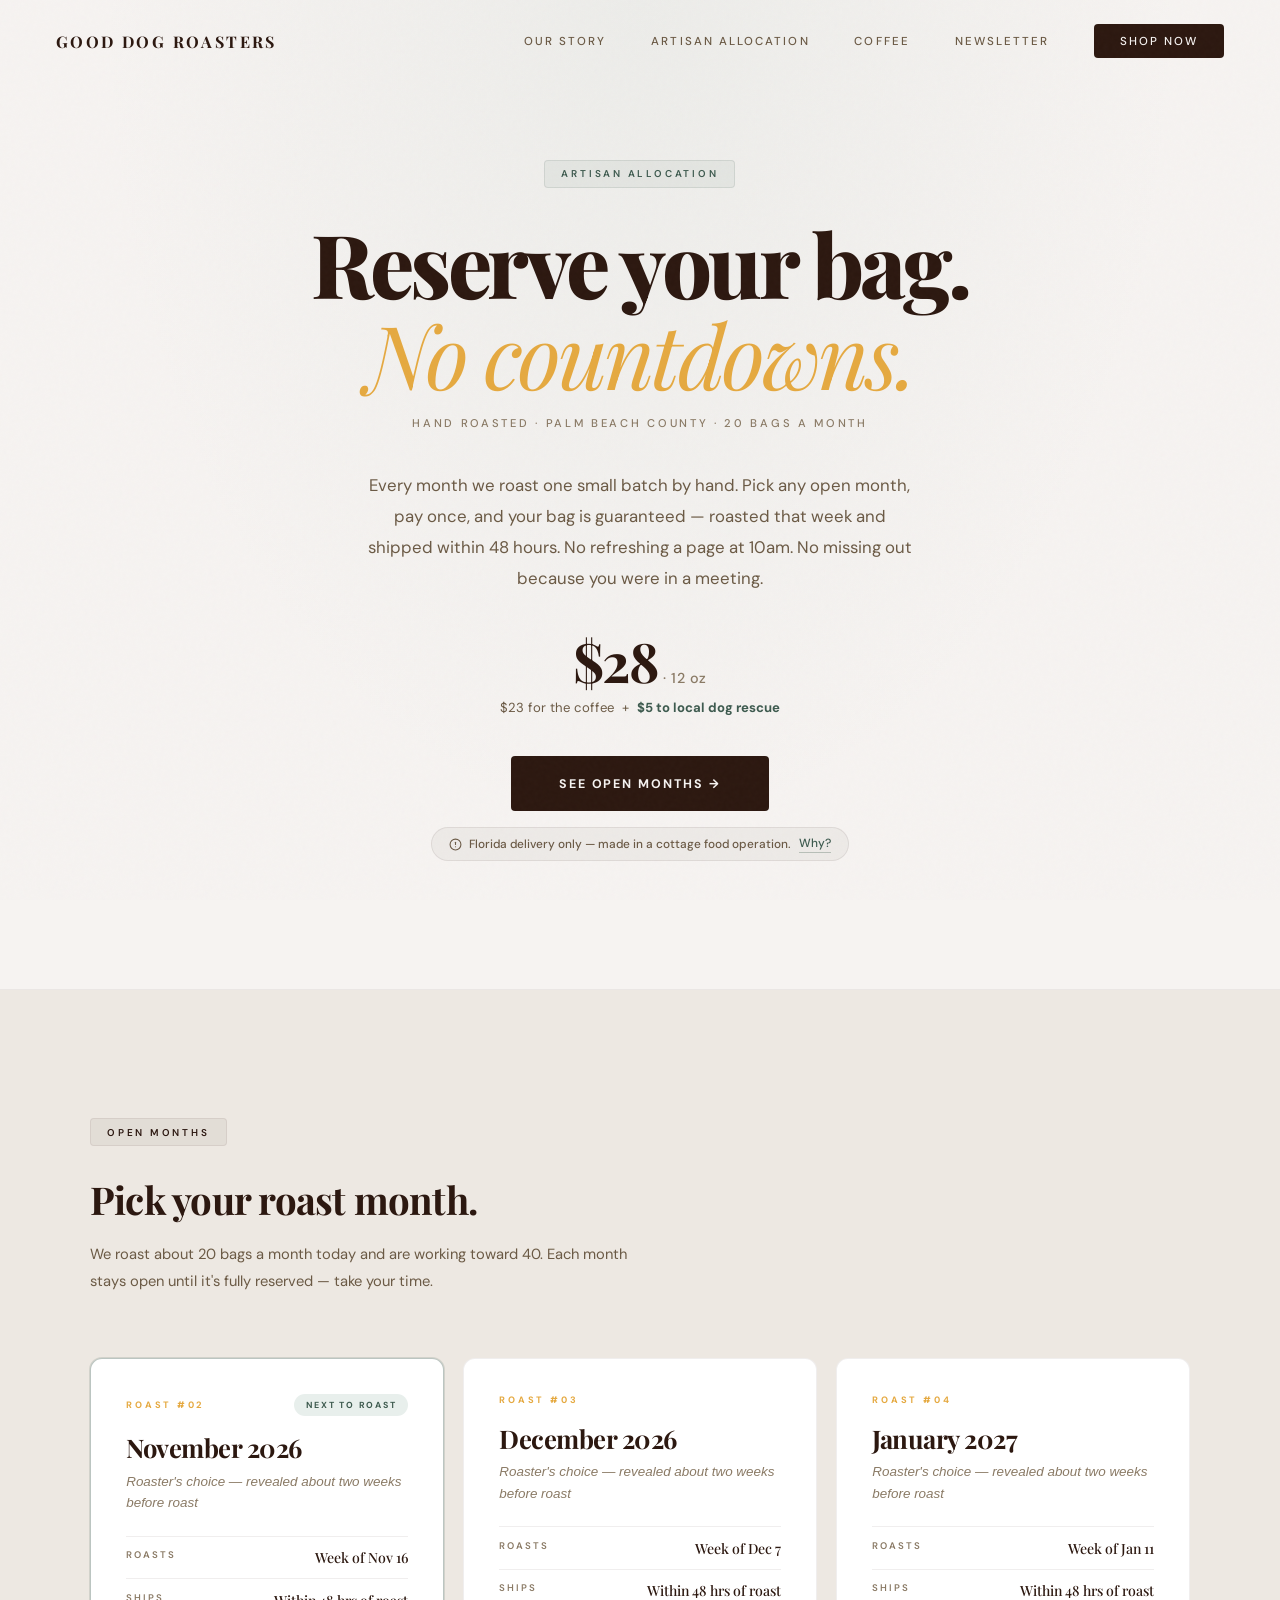
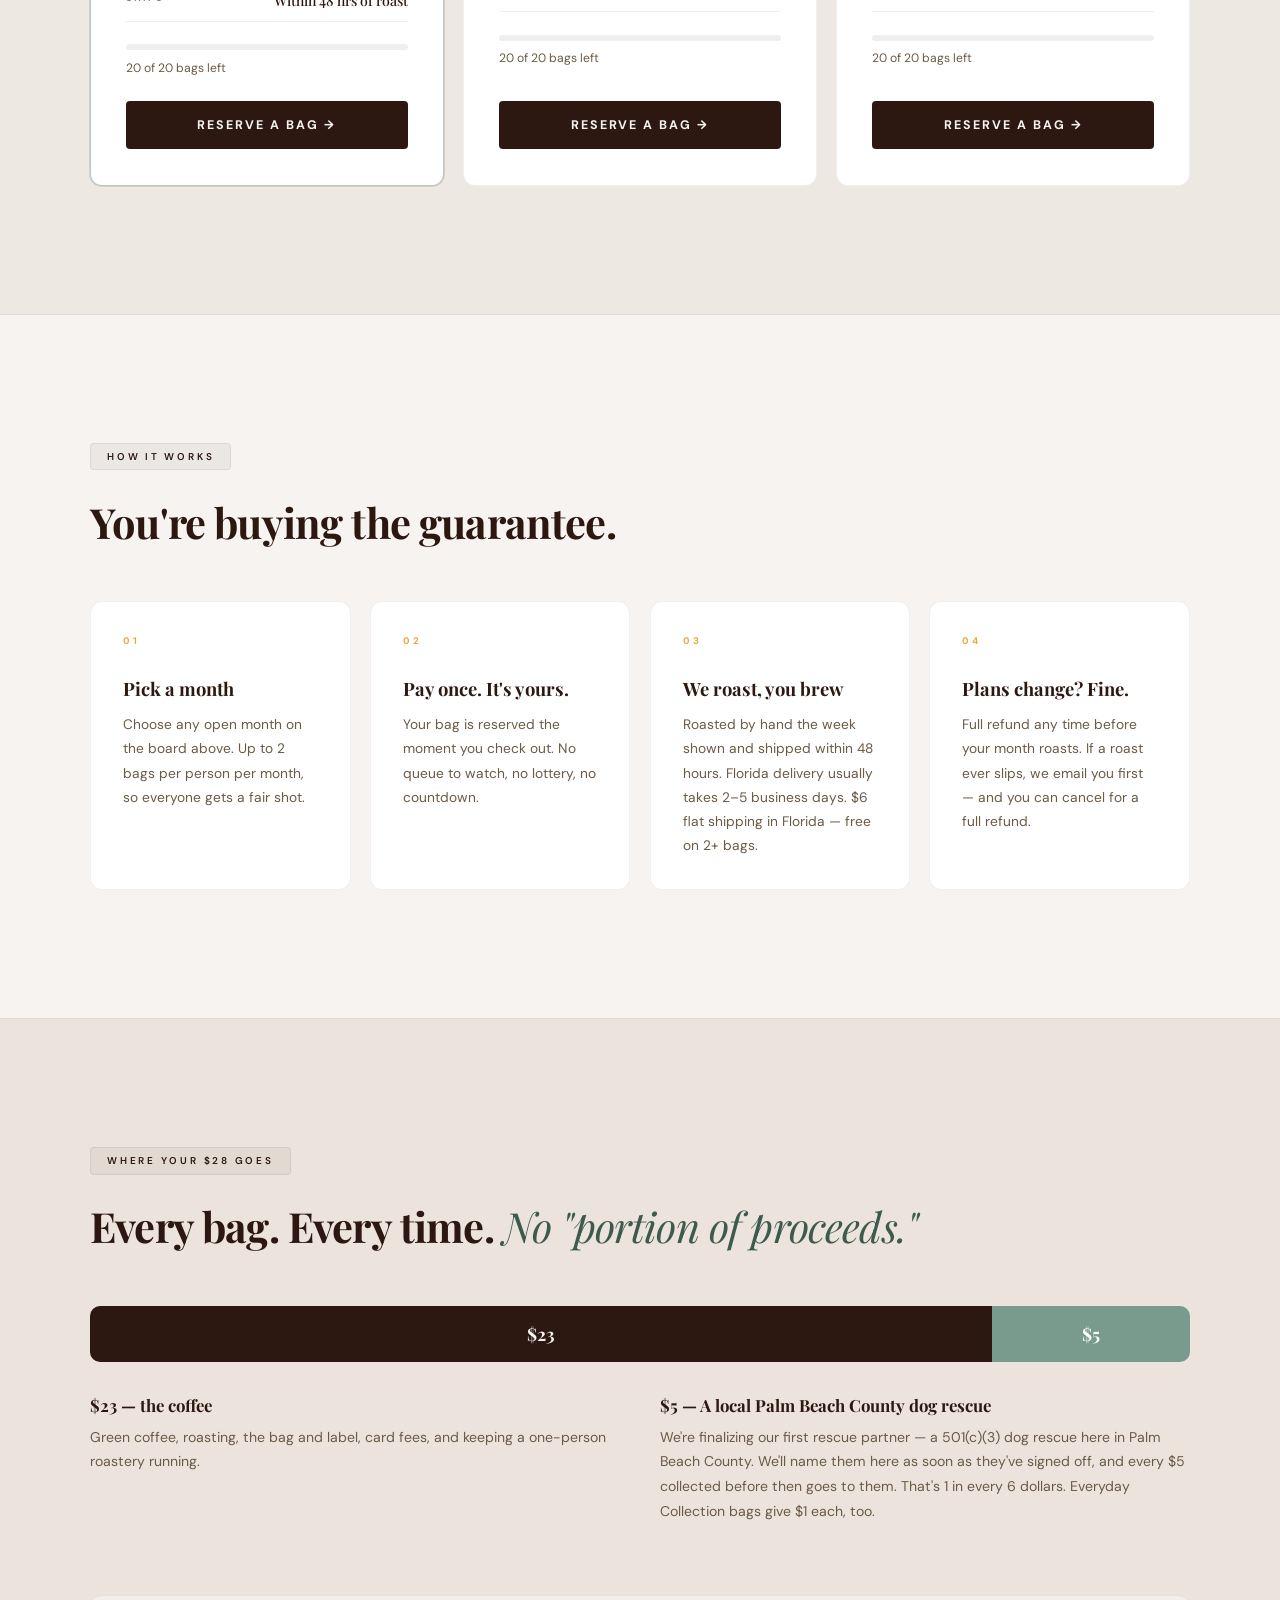
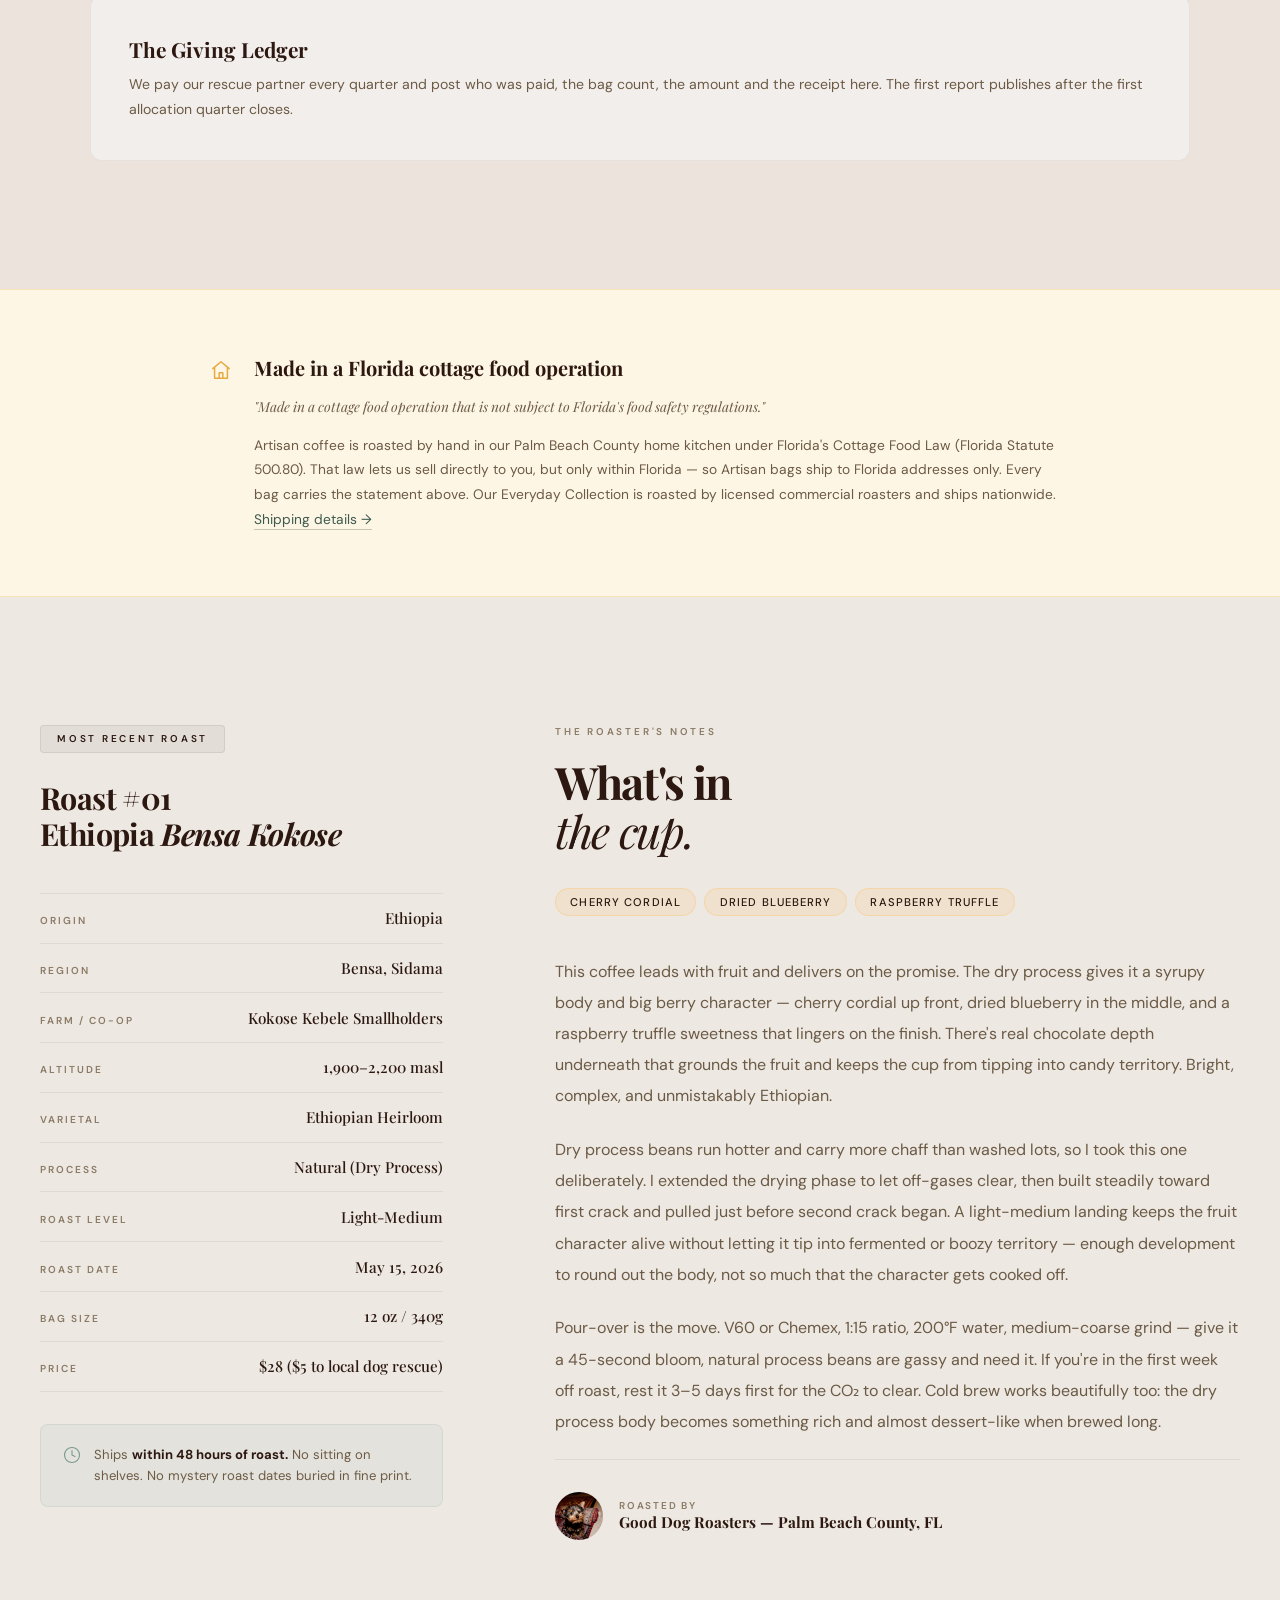
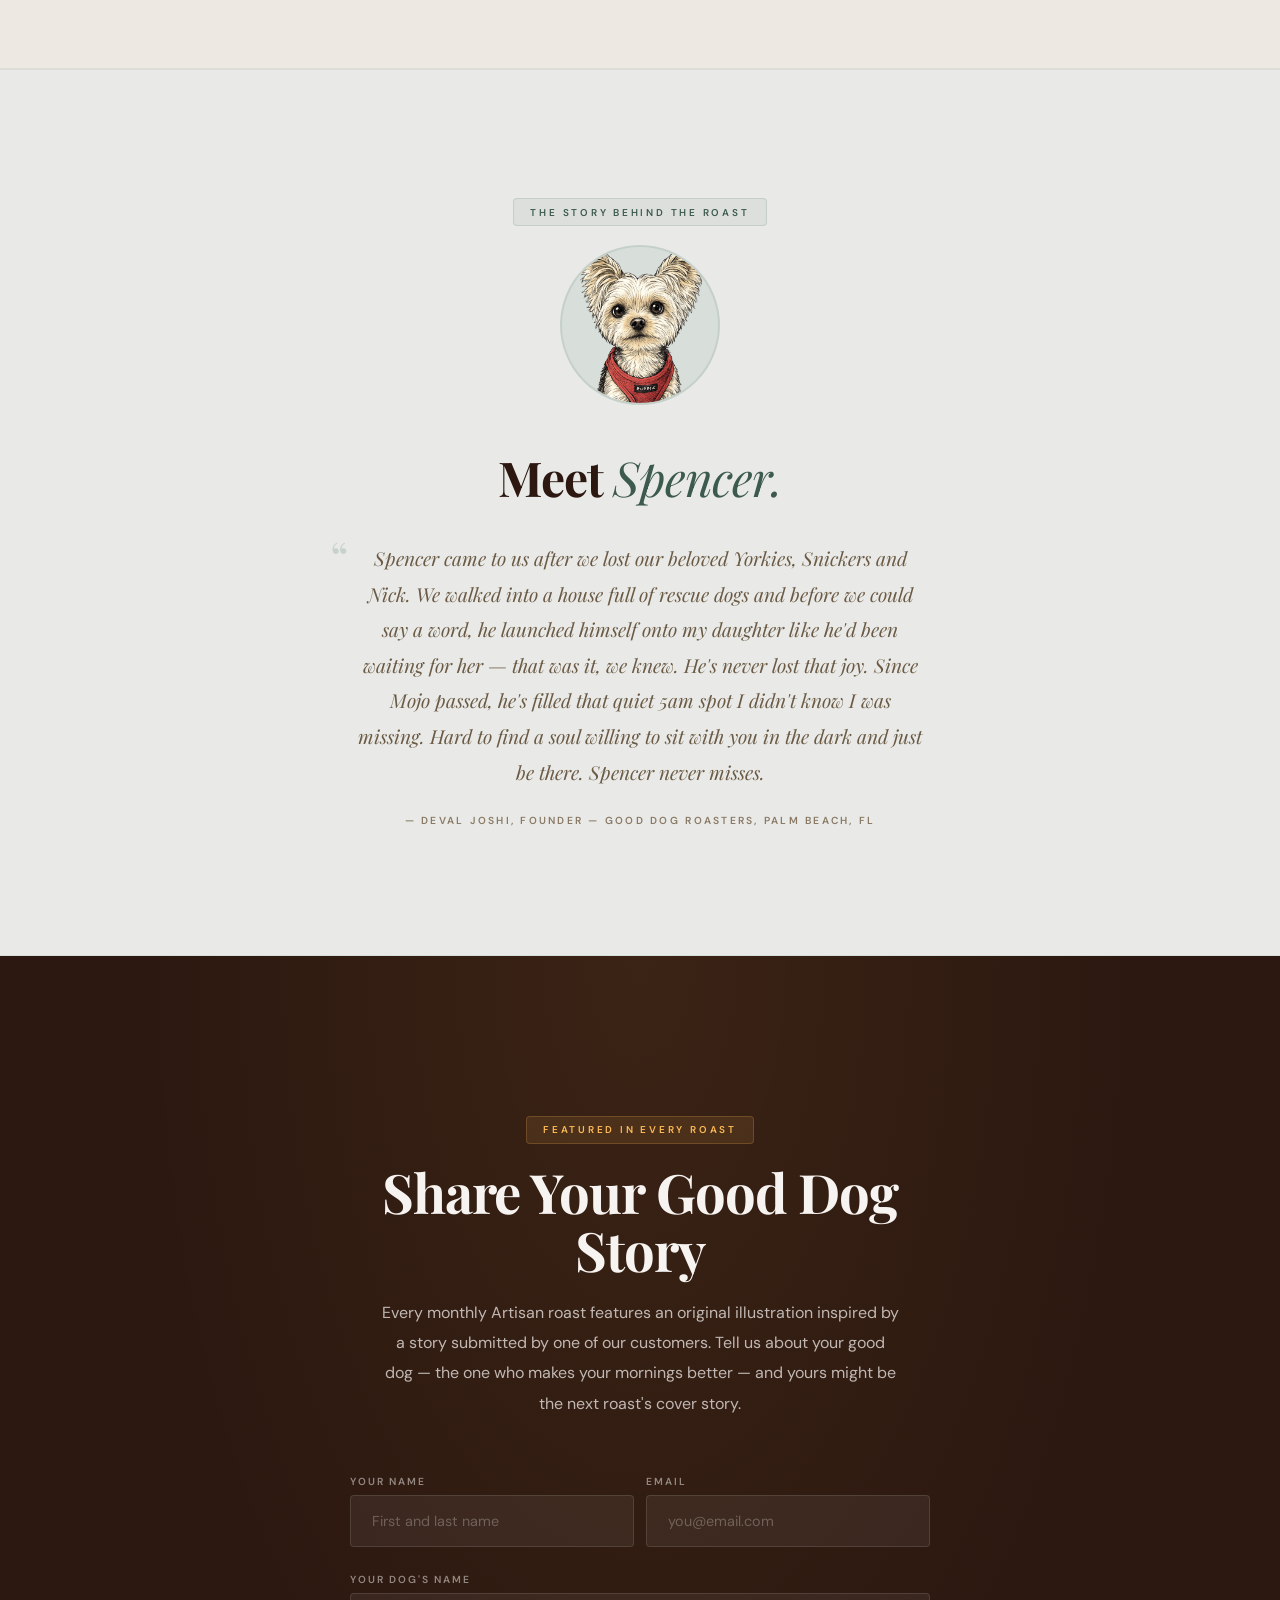
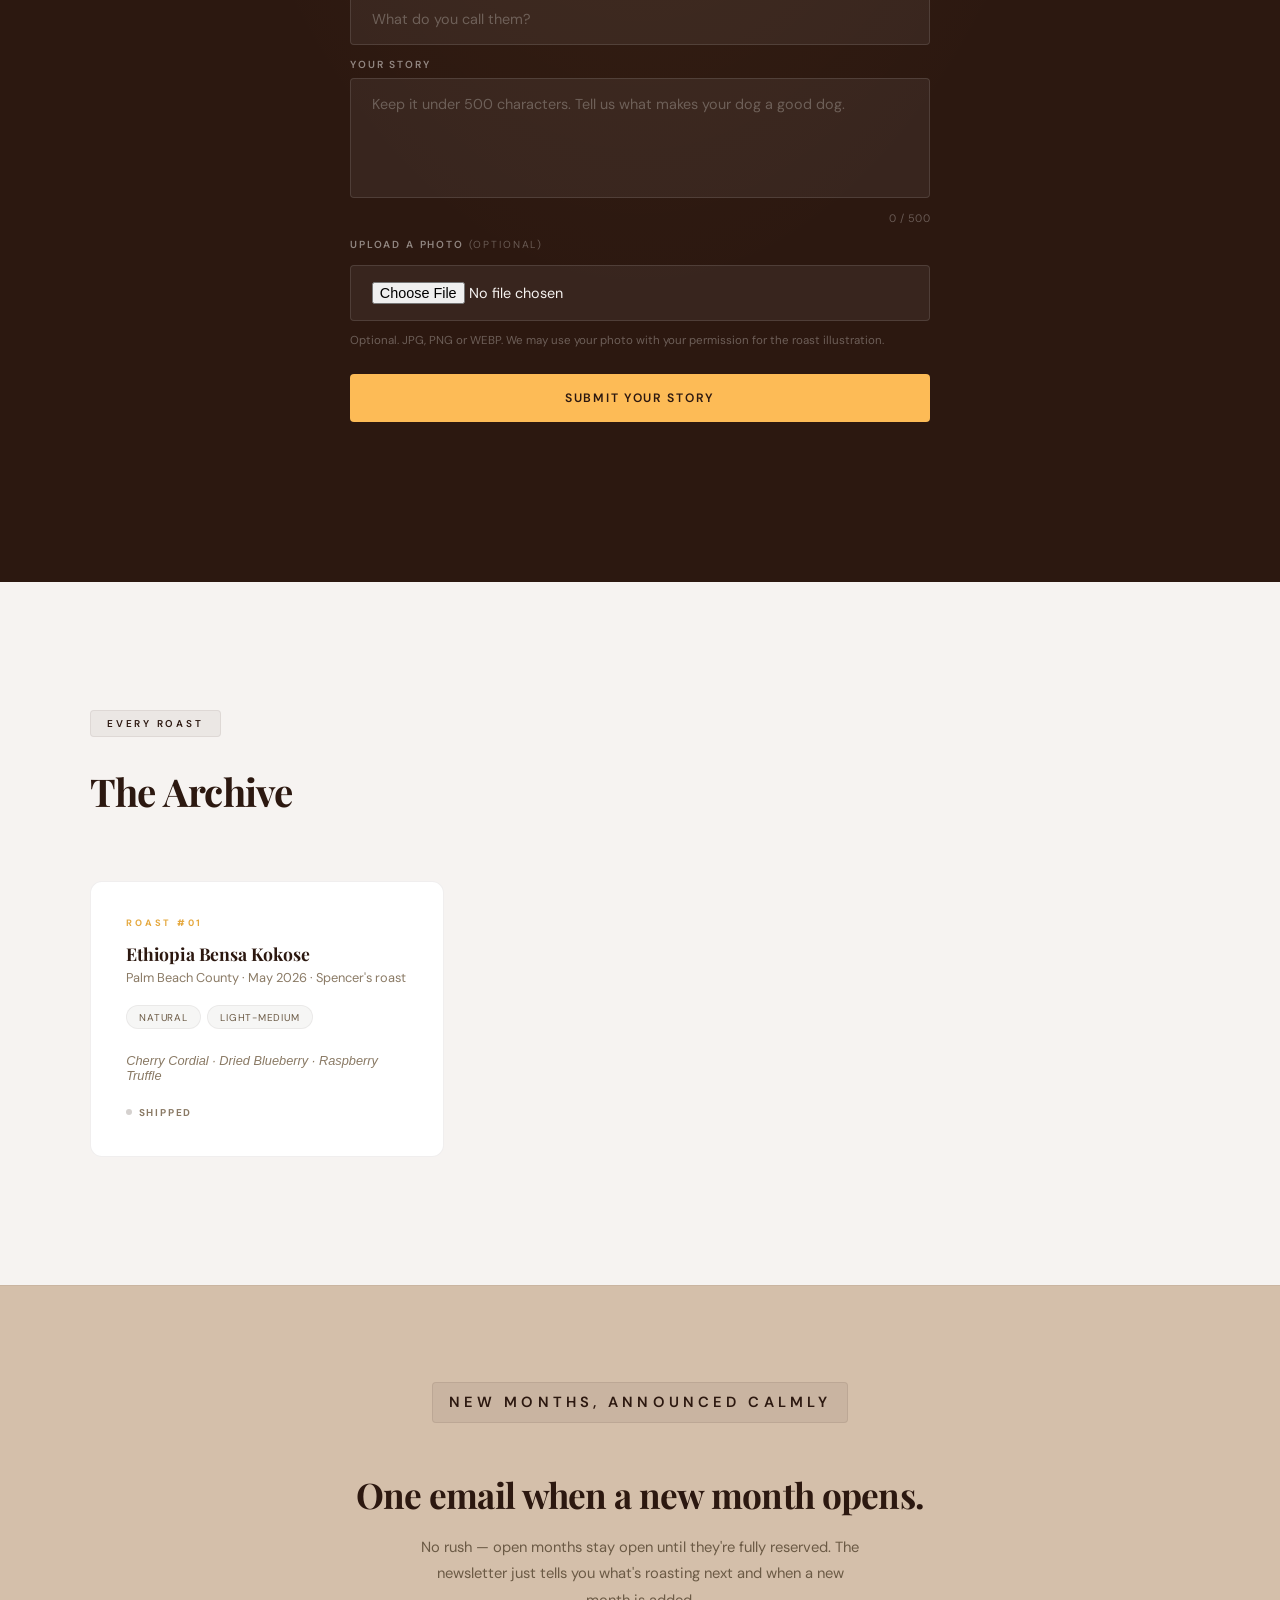
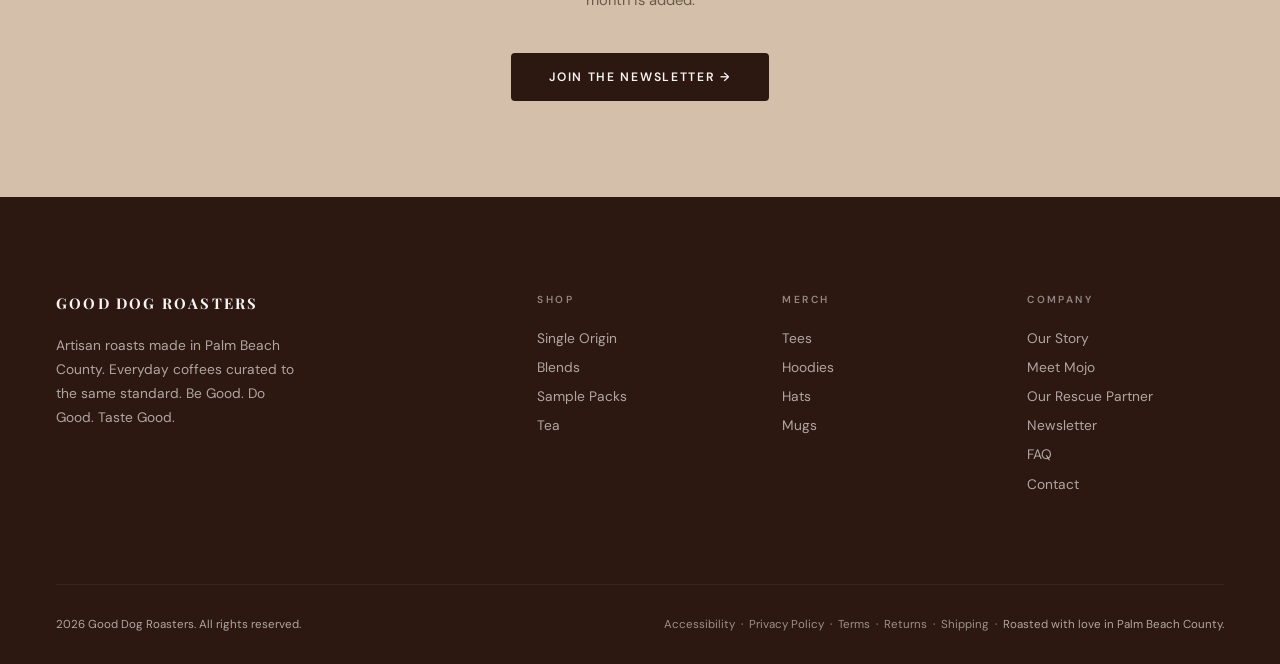
==== commit ab65911e: "Keep rescue partner unnamed until approved; wire live Shopify allocation links - Partner name driven" ====
--- a/drops.html
+++ b/drops.html
@@ -4,7 +4,7 @@
 <meta charset="UTF-8">
 <meta name="viewport" content="width=device-width, initial-scale=1.0">
 <title>Artisan Allocation — Good Dog Roasters</title>
-<meta name="description" content="Reserve a bag of small-batch coffee hand-roasted in Palm Beach County, FL. Pick a month, pay once, and it's yours — roasted that week, shipped within 48 hours. $5 from every bag goes to Barky Pines Animal Rescue.">
+<meta name="description" content="Reserve a bag of small-batch coffee hand-roasted in Palm Beach County, FL. Pick a month, pay once, and it's yours — roasted that week, shipped within 48 hours. $5 from every bag goes to local dog rescue.">
 <meta name="robots" content="index, follow">
 <link rel="canonical" href="https://good-dog-roasters.com/drops.html">
 
@@ -117,7 +117,7 @@
         <p>Green coffee, roasting, the bag and label, card fees, and keeping a one-person roastery running.</p>
       </div>
       <div>
-        <strong>$<span class="js-donation"></span> — <a class="js-charity-link drop-fl-link" target="_blank" rel="noopener"></a></strong>
+        <strong>$<span class="js-donation"></span> — <span id="js-charity-name"></span></strong>
         <p id="js-charity-desc"></p>
       </div>
     </div>
@@ -273,7 +273,7 @@
 const obs=new IntersectionObserver(e=>{e.forEach(e=>{if(e.isIntersecting)e.target.classList.add('v')})},{threshold:.1,rootMargin:'0px 0px -40px 0px'});
 
 const P = DROP_CONFIG.pricing;
-const C = DROP_CONFIG.charity;
+const C = DROP_CONFIG.partner;
 const B = DROP_CONFIG.batches;
 const D = DROP_CONFIG.profile;
 const $ = id => document.getElementById(id);
@@ -325,19 +325,21 @@
 $('js-split-bar').setAttribute('aria-label', '$' + P.coffeeShare + ' of each $' + P.price + ' bag covers the coffee; $' + P.donation + ' goes to ' + C.name);
 $('js-split-bar').innerHTML =
   `<span class="split-coffee" style="width:${coffeePct}%">$${P.coffeeShare}</span><span class="split-give" style="width:${100-coffeePct}%">$${P.donation}</span>`;
-document.querySelectorAll('.js-charity-link').forEach(a => { a.href = C.url; a.textContent = C.name; });
-$('js-charity-desc').textContent = 'A no-kill rescue in ' + C.town + ' that takes in dogs from Palm Beach County Animal Control. That\'s 1 in every ' + Math.round(P.price / P.donation) + ' dollars. Everyday Collection bags give $' + P.everydayDonation + ' each, too.';
+$('js-charity-name').innerHTML = C.url
+  ? `<a href="${C.url}" class="drop-fl-link" target="_blank" rel="noopener">${C.name}</a>`
+  : C.name.charAt(0).toUpperCase() + C.name.slice(1);
+$('js-charity-desc').textContent = C.about + ' That\'s 1 in every ' + Math.round(P.price / P.donation) + ' dollars. Everyday Collection bags give $' + P.everydayDonation + ' each, too.';
 
 const L = DROP_CONFIG.ledger;
 if(L.length){
   const total = L.reduce((s,r)=>s + r.donated, 0);
-  $('js-ledger-note').textContent = 'We pay ' + C.short + ' every quarter and post the receipt here. $' + total.toLocaleString() + ' given so far.';
+  $('js-ledger-note').textContent = 'We pay our rescue partner every quarter and post the receipt here. $' + total.toLocaleString() + ' given so far.';
   $('js-ledger').innerHTML =
-    '<thead><tr><th>Quarter</th><th>Artisan bags</th><th>Everyday bags</th><th>Donated</th><th>Paid</th><th>Receipt</th></tr></thead><tbody>' +
-    L.map(r=>`<tr><td>${r.period}</td><td>${r.artisanBags} × $${P.donation}</td><td>${r.everydayBags} × $${P.everydayDonation}</td><td><strong>$${r.donated.toLocaleString()}</strong></td><td>${r.paidOn}</td><td>${r.receiptUrl?`<a href="${r.receiptUrl}" class="drop-fl-link" target="_blank" rel="noopener">View</a>`:'—'}</td></tr>`).join('') +
+    '<thead><tr><th>Quarter</th><th>Paid to</th><th>Artisan bags</th><th>Everyday bags</th><th>Donated</th><th>Paid</th><th>Receipt</th></tr></thead><tbody>' +
+    L.map(r=>`<tr><td>${r.period}</td><td>${r.recipient}</td><td>${r.artisanBags} × $${P.donation}</td><td>${r.everydayBags} × $${P.everydayDonation}</td><td><strong>$${r.donated.toLocaleString()}</strong></td><td>${r.paidOn}</td><td>${r.receiptUrl?`<a href="${r.receiptUrl}" class="drop-fl-link" target="_blank" rel="noopener">View</a>`:'—'}</td></tr>`).join('') +
     '</tbody>';
 } else {
-  $('js-ledger-note').textContent = 'We pay ' + C.short + ' every quarter and post the bag count, amount and receipt here. The first report publishes after the first allocation quarter closes.';
+  $('js-ledger-note').textContent = 'We pay our rescue partner every quarter and post who was paid, the bag count, the amount and the receipt here. The first report publishes after the first allocation quarter closes.';
   $('js-ledger').remove();
 }
 
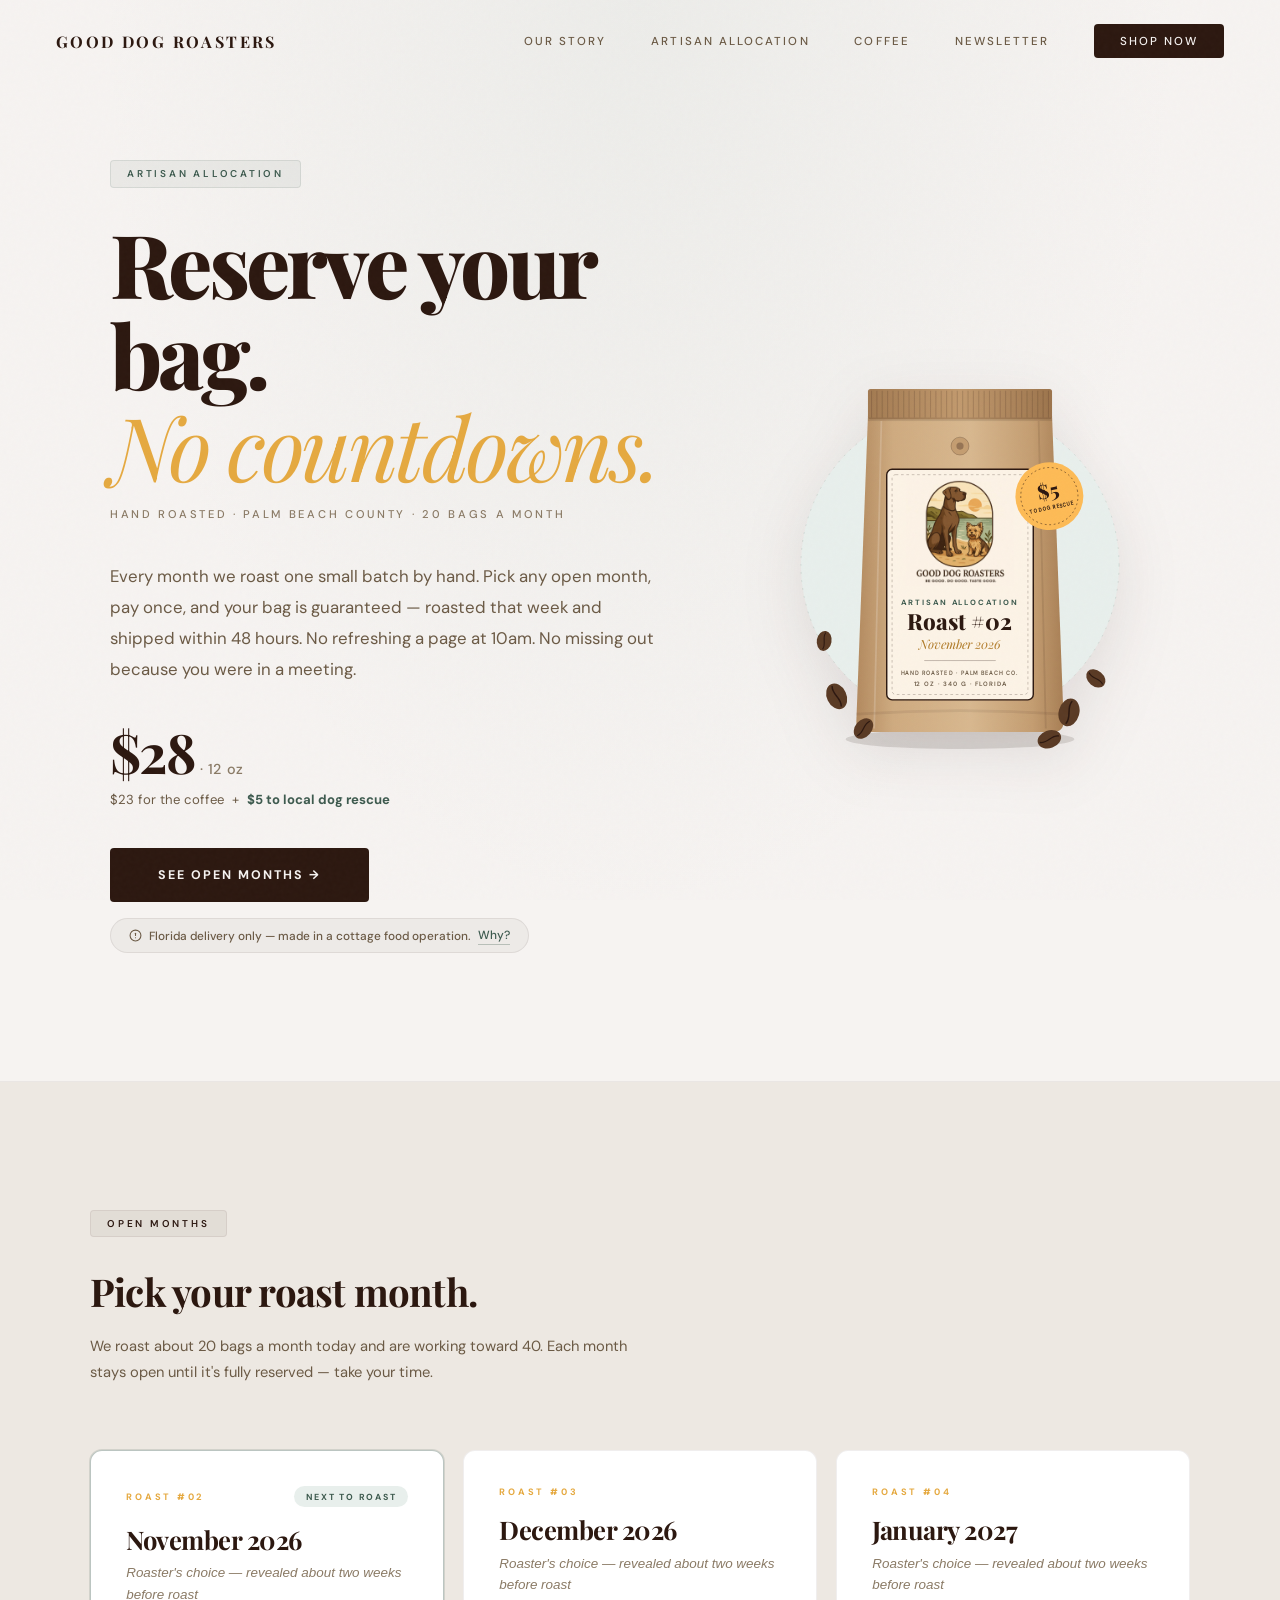
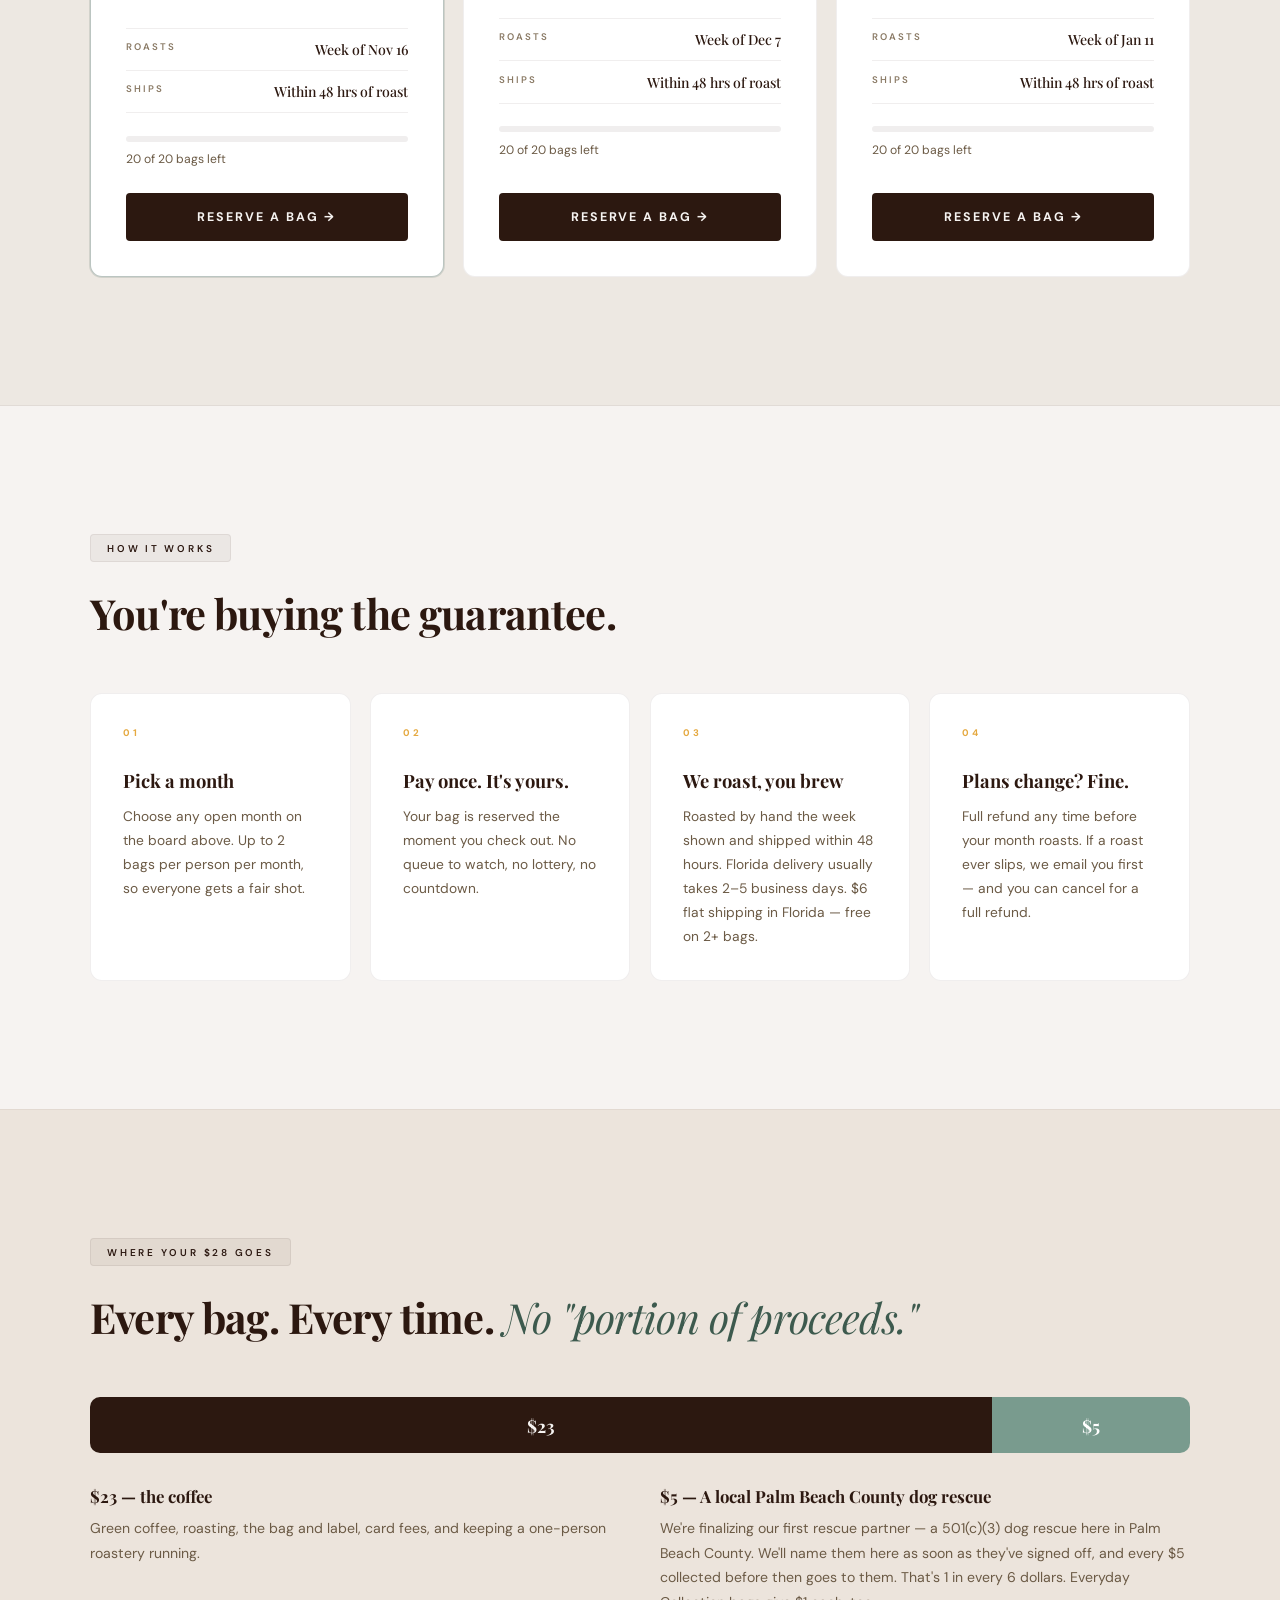
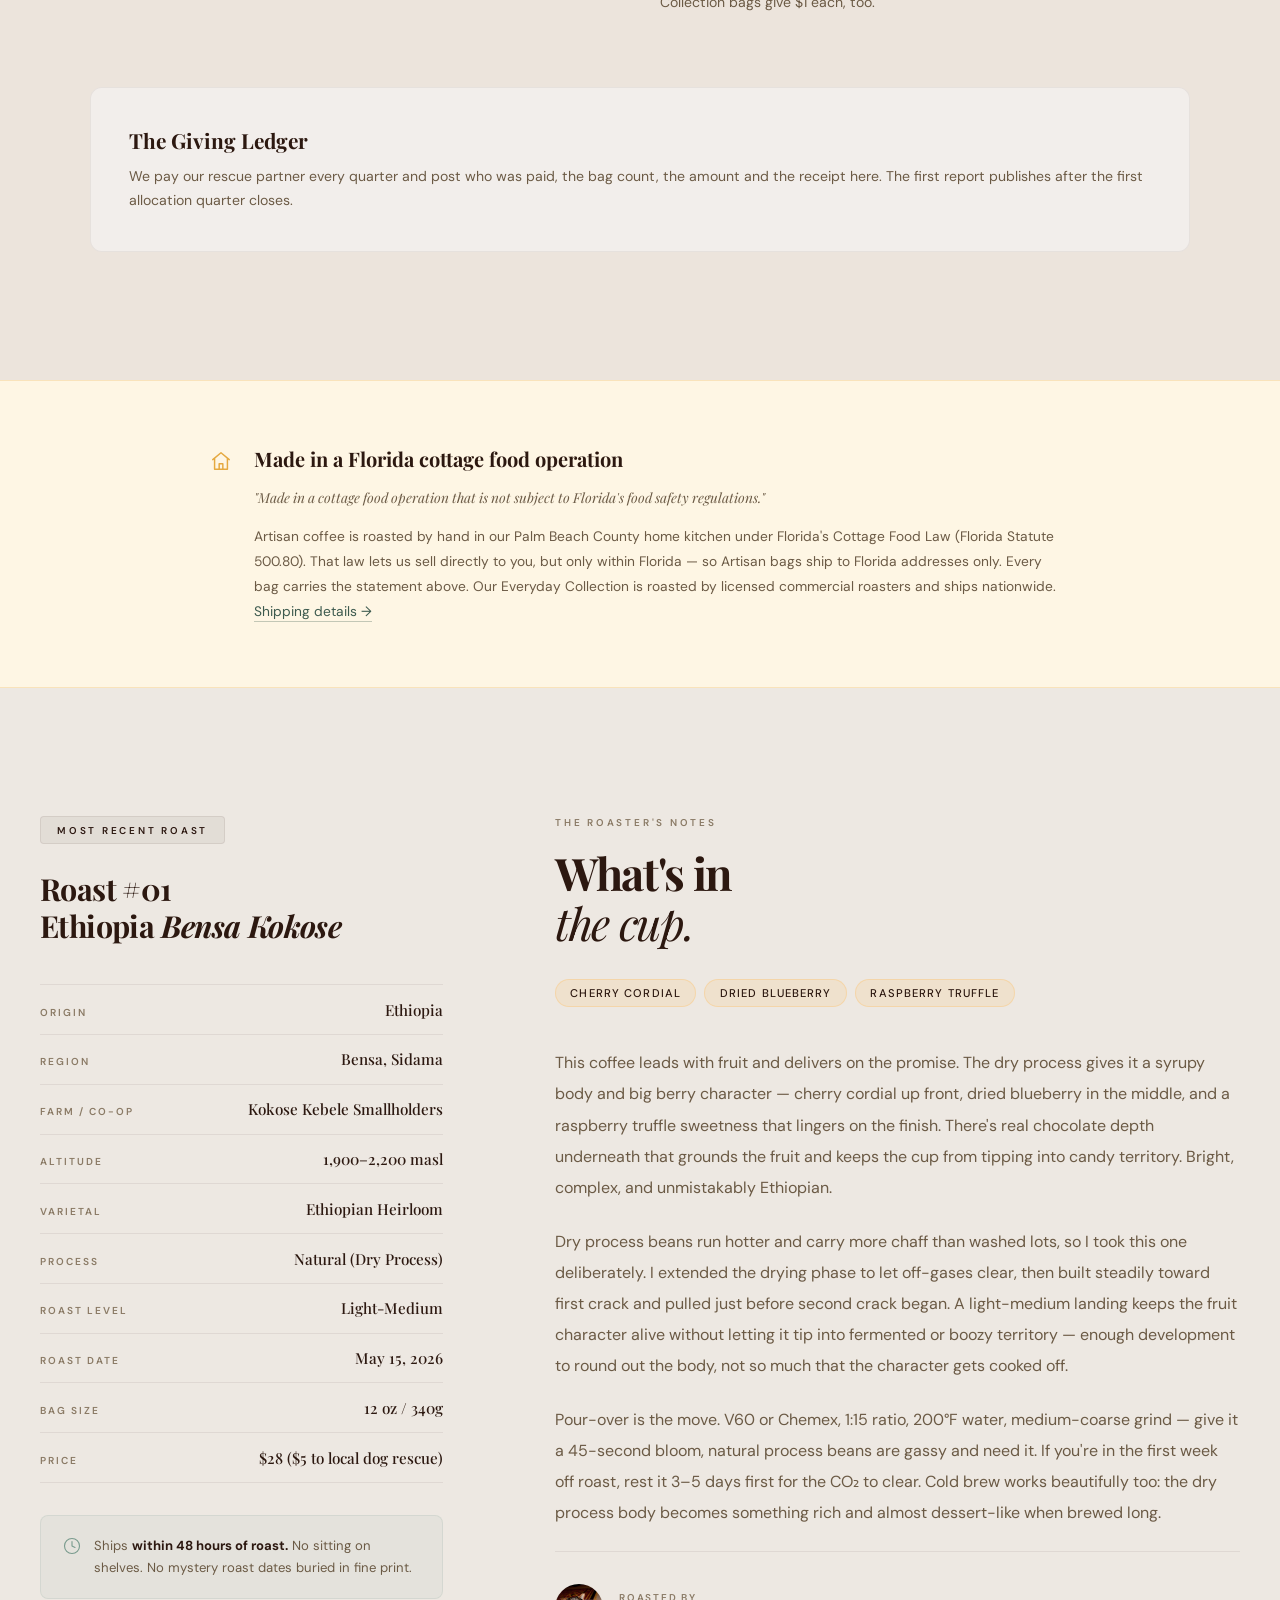
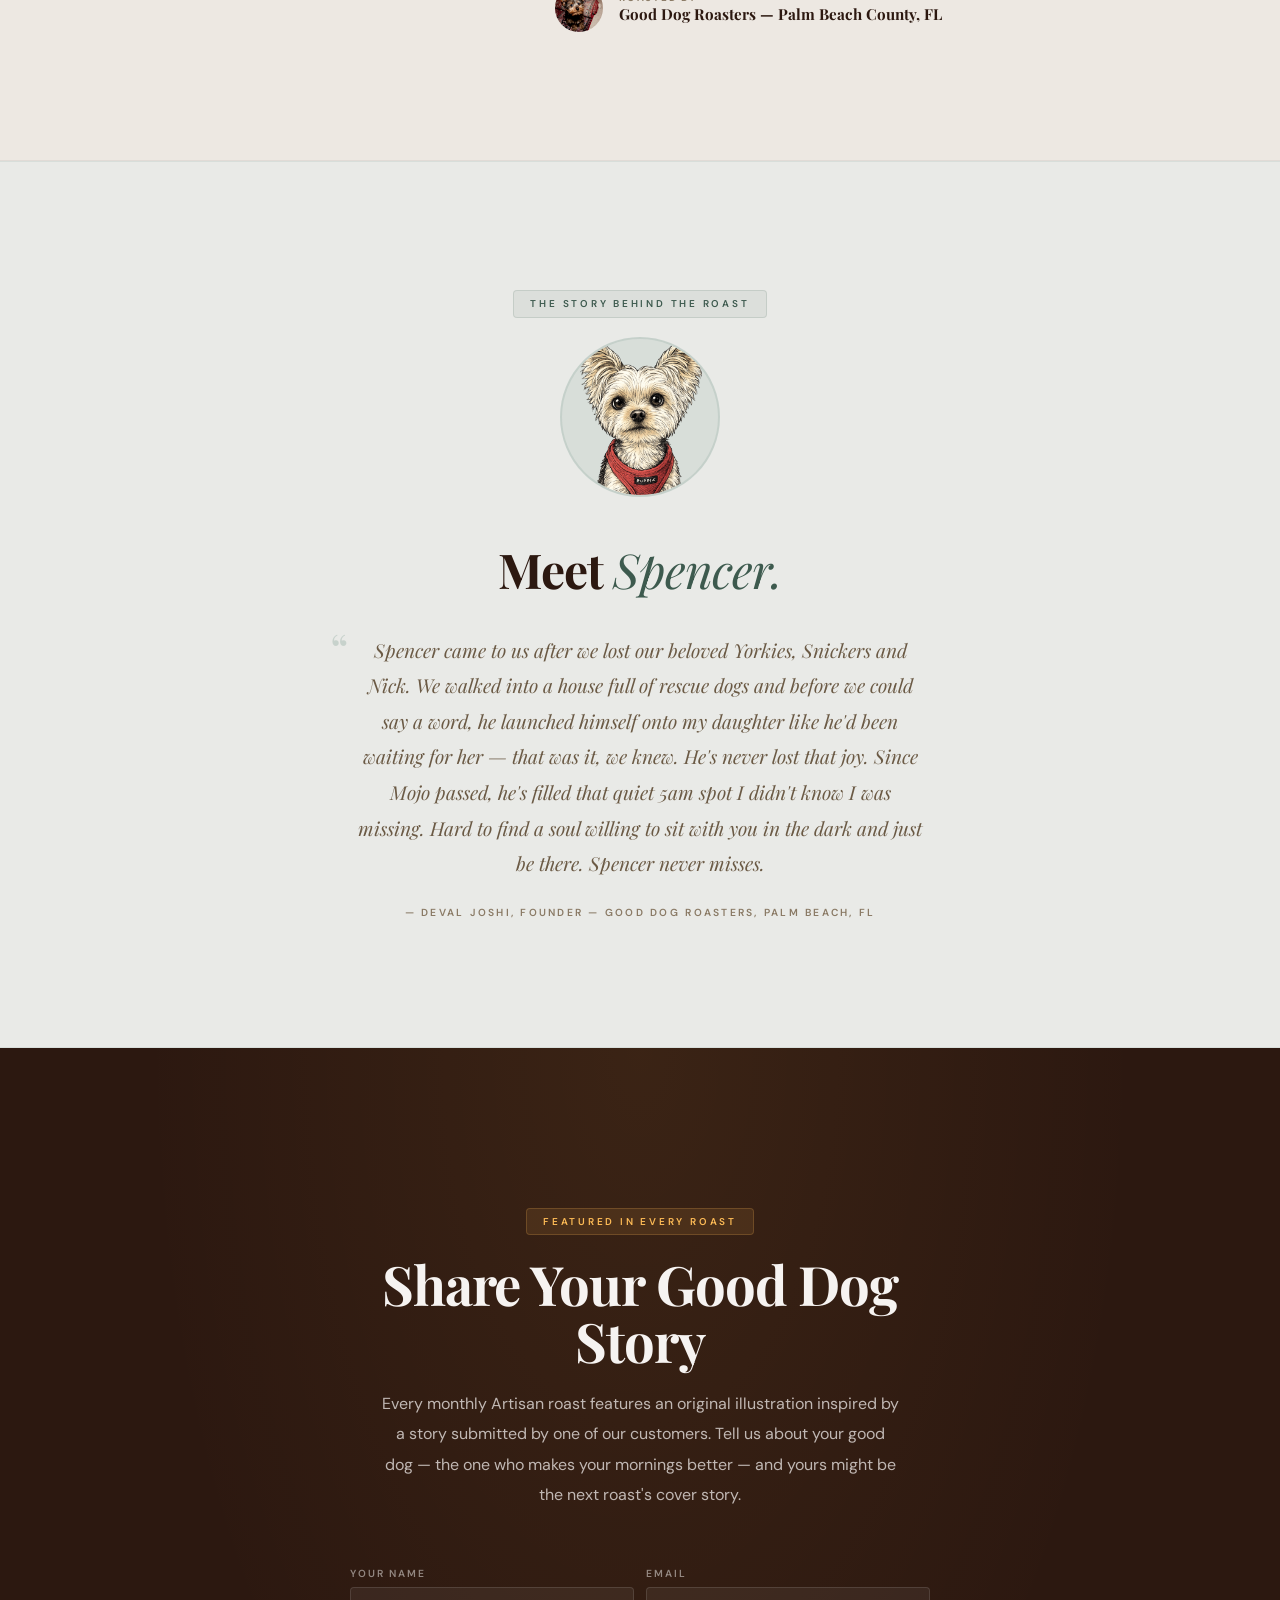
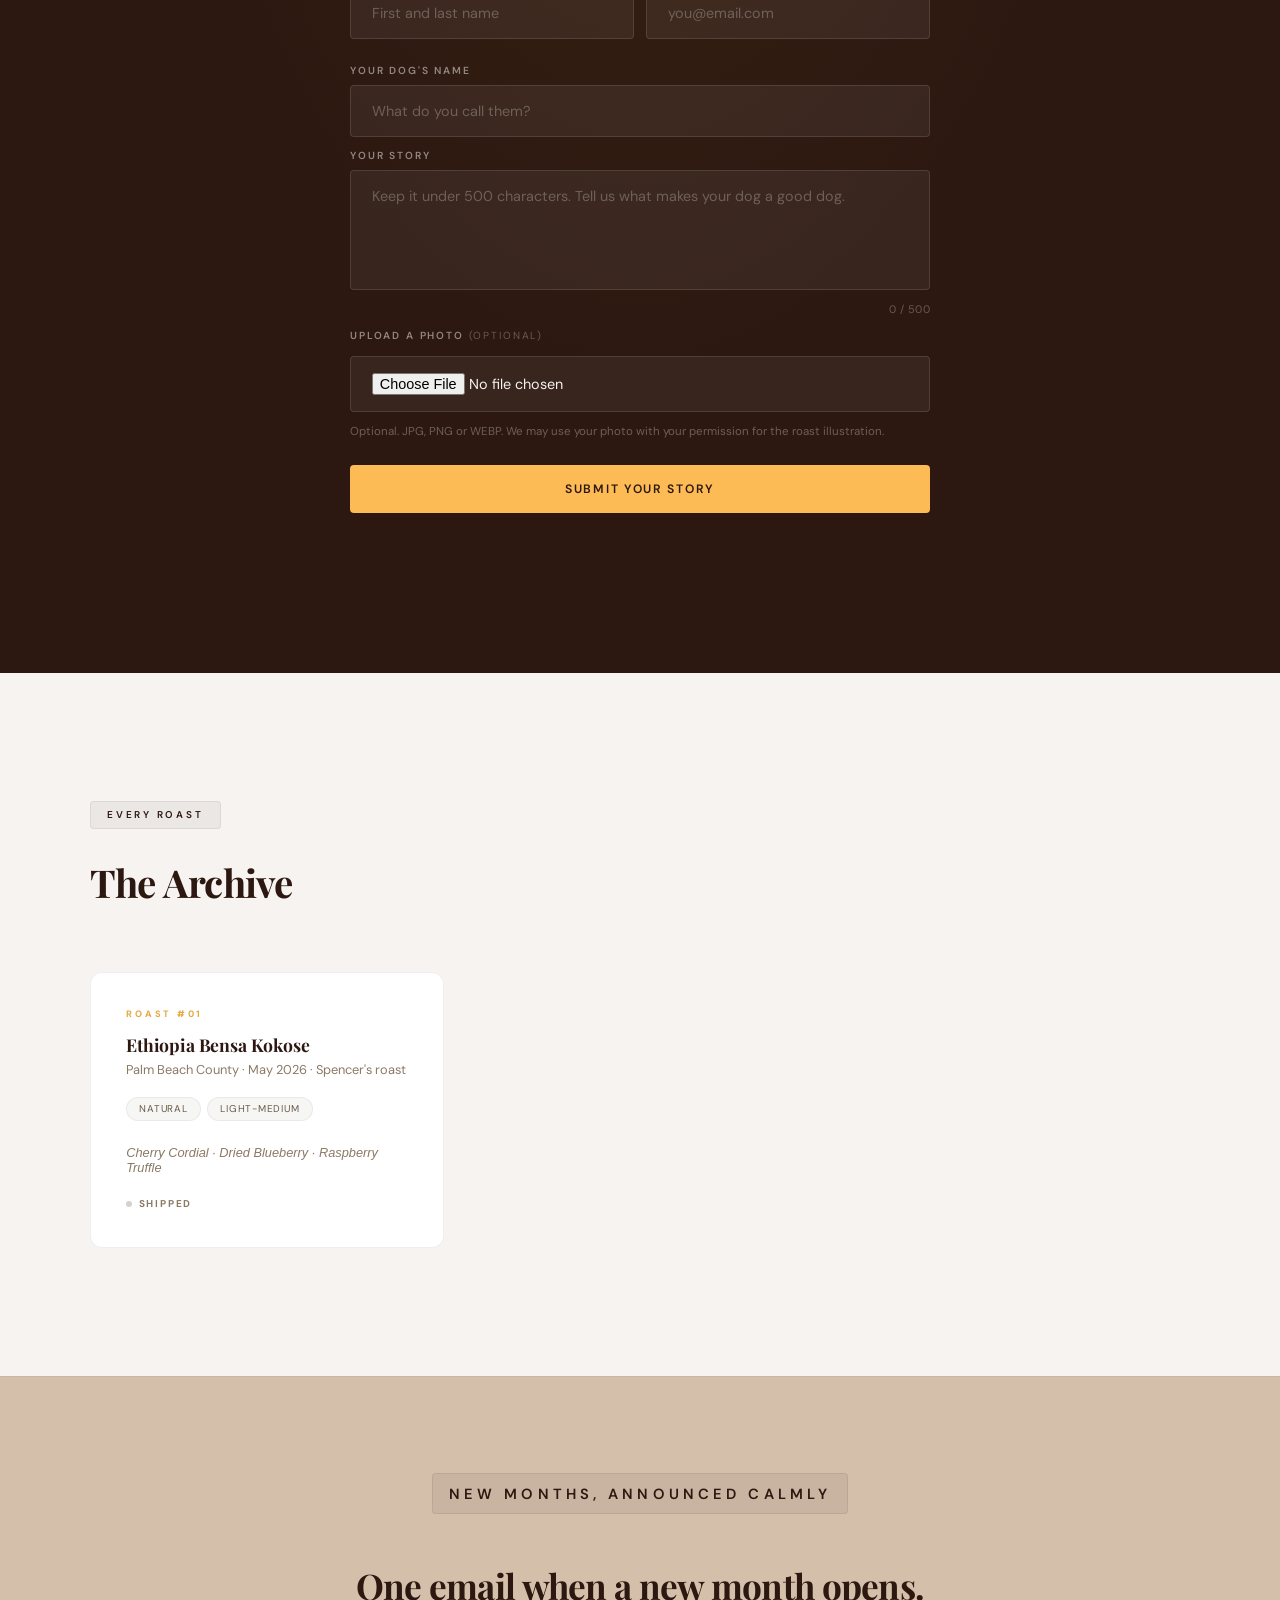
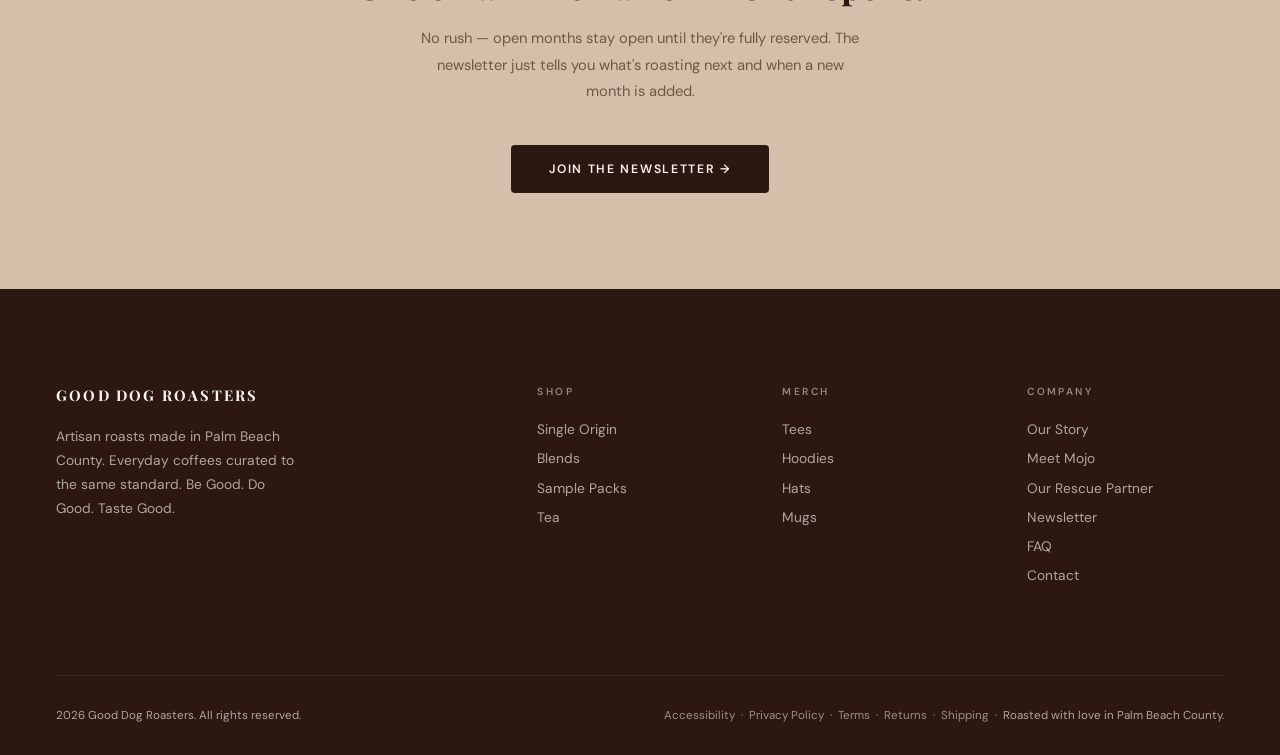
==== commit 23f875f6: "Add self-updating Artisan bag illustration to the allocation hero bag-graphic.js draws a kraft bag w" ====
--- a/drops.html
+++ b/drops.html
@@ -37,7 +37,7 @@
 <main id="main">
 
 <!-- ═══ HERO ═══ -->
-<section class="drop-hero">
+<section class="drop-hero has-art">
   <div class="drop-hero-inner">
   <div class="drop-hero-content">
     <p class="s-label drop-label">Artisan Allocation</p>
@@ -56,6 +56,7 @@
       Florida delivery only — made in a cottage food operation. <a href="#cottage-food" class="drop-fl-link">Why?</a>
     </p>
   </div>
+  <div class="drop-hero-art" id="js-hero-art"></div>
   </div>
 </section>
 
@@ -267,6 +268,7 @@
 
 <!-- Load config first, then page logic -->
 <script src="drops-config.js"></script>
+<script src="bag-graphic.js"></script>
 <script>
 const n=document.getElementById('nav');
 window.addEventListener('scroll',()=>n.classList.toggle('scrolled',window.scrollY>50),{passive:true});
@@ -295,6 +297,16 @@
 // ── Open months board ───────────────────────────────────────────────────────
 $('js-board-note').textContent = 'We roast about ' + capacity + ' bags a month today and are working toward 40. Each month stays open until it\'s fully reserved — take your time.';
 
+// Hero bag art — label shows the next month with bags left
+function renderHeroArt(){
+  const b = DROP_CONFIG.nextOpen;
+  $('js-hero-art').innerHTML = b
+    ? bagGraphic({ number: b.number, month: b.month, stamp: '$' + P.donation })
+    : bagGraphic({ title: 'Monthly Roast', subtitle: 'New months soon', stamp: '$' + P.donation });
+}
+renderHeroArt();
+
+function renderBatches(){
 $('js-batches').innerHTML = B.length ? B.map((b,i)=>{
   const left = Math.max(b.capacity - b.claimed, 0);
   const full = left === 0;
@@ -319,6 +331,16 @@
         : `<a href="${b.shopifyUrl}" class="drop-cta-btn batch-cta">Reserve a Bag &rarr;</a>`}
     </div>`;
 }).join('') : '<div class="archive-empty">New months are being scheduled. Join the newsletter to hear when they open.</div>';
+document.querySelectorAll('#js-batches .rv').forEach(el=>obs.observe(el));
+}
+renderBatches();
+DROP_CONFIG.refreshLive().then(ok => {
+  if(!ok) return;
+  const shown = document.querySelector('#js-batches .rv.v');   // already revealed? don't replay the animation
+  renderBatches();
+  renderHeroArt();
+  if(shown) document.querySelectorAll('#js-batches .rv').forEach(el=>el.classList.add('v'));
+});
 
 // ── Giving split + ledger ───────────────────────────────────────────────────
 const coffeePct = Math.round(P.coffeeShare / P.price * 100);
--- a/style.css
+++ b/style.css
@@ -270,6 +270,11 @@
 .drop-hero::before{content:'';position:absolute;inset:0;background:radial-gradient(ellipse at 50% 0%,rgba(121,155,142,.08) 0%,transparent 60%);pointer-events:none}
 .drop-hero-inner{display:flex;align-items:center;justify-content:center;gap:5rem;max-width:1160px;width:100%}
 .drop-hero-content{position:relative;z-index:2;max-width:700px;display:flex;flex-direction:column;align-items:center}
+.drop-hero-art{display:none}
+.drop-hero.has-art .drop-hero-art{display:block;width:min(420px,40vw);flex-shrink:0;position:relative;z-index:2;animation:bagfloat 7s ease-in-out infinite}
+.drop-hero-art svg{width:100%;height:auto;display:block;filter:drop-shadow(0 18px 30px rgba(44,24,16,.10))}
+.drop-hero.has-art .drop-hero-content{text-align:left;align-items:flex-start;max-width:560px}
+@keyframes bagfloat{0%,100%{transform:translateY(0) rotate(-1deg)}50%{transform:translateY(-10px) rotate(1deg)}}
 .drop-label{color:var(--sage-deep);background:rgba(61,90,78,.06);border:1px solid rgba(61,90,78,.12)}
 .drop-hero-name{font-family:var(--display);font-size:clamp(3rem,7vw,5.5rem);font-weight:800;color:var(--espresso);line-height:1.04;letter-spacing:-.04em;margin:.6rem 0 1rem}
 .drop-hero-name em{font-style:italic;font-weight:400;color:var(--gold-muted)}
@@ -406,7 +411,7 @@
 .drop-notify .s-label{color:var(--espresso);background:rgba(44,24,16,.06);border:1px solid rgba(44,24,16,.08)}
 .drop-notify h2{font-family:var(--display);font-size:clamp(1.6rem,3vw,2.2rem);font-weight:700;color:var(--espresso);letter-spacing:-.02em;margin:.5rem 0 1rem}
 .drop-notify p{font-size:.92rem;line-height:1.8;color:var(--brown);max-width:440px;margin:0 auto 2.5rem}
-@media(max-width:900px){.drop-profile-inner{grid-template-columns:1fr;gap:4rem}.drop-stats-panel{position:static}.drop-archive-grid,.batch-grid,.alloc-steps{grid-template-columns:1fr 1fr}.split-legend{grid-template-columns:1fr;gap:1.5rem}}
+@media(max-width:900px){.drop-hero.has-art .drop-hero-inner{flex-direction:column-reverse;gap:2rem}.drop-hero.has-art .drop-hero-content{text-align:center;align-items:center}.drop-hero.has-art .drop-hero-art{width:min(300px,75vw)}.drop-hero{padding-top:7rem}.drop-profile-inner{grid-template-columns:1fr;gap:4rem}.drop-stats-panel{position:static}.drop-archive-grid,.batch-grid,.alloc-steps{grid-template-columns:1fr 1fr}.split-legend{grid-template-columns:1fr;gap:1.5rem}}
 @media(max-width:600px){.drop-archive-grid,.batch-grid,.alloc-steps{grid-template-columns:1fr}.drop-profile,.alloc-board,.alloc-how,.alloc-giving{padding:5rem 1.5rem}.ledger{padding:1.6rem}.cottage-notice-inner{flex-direction:column;gap:.8rem}}
 
 /* ═══ MEET MOJO ═══ */
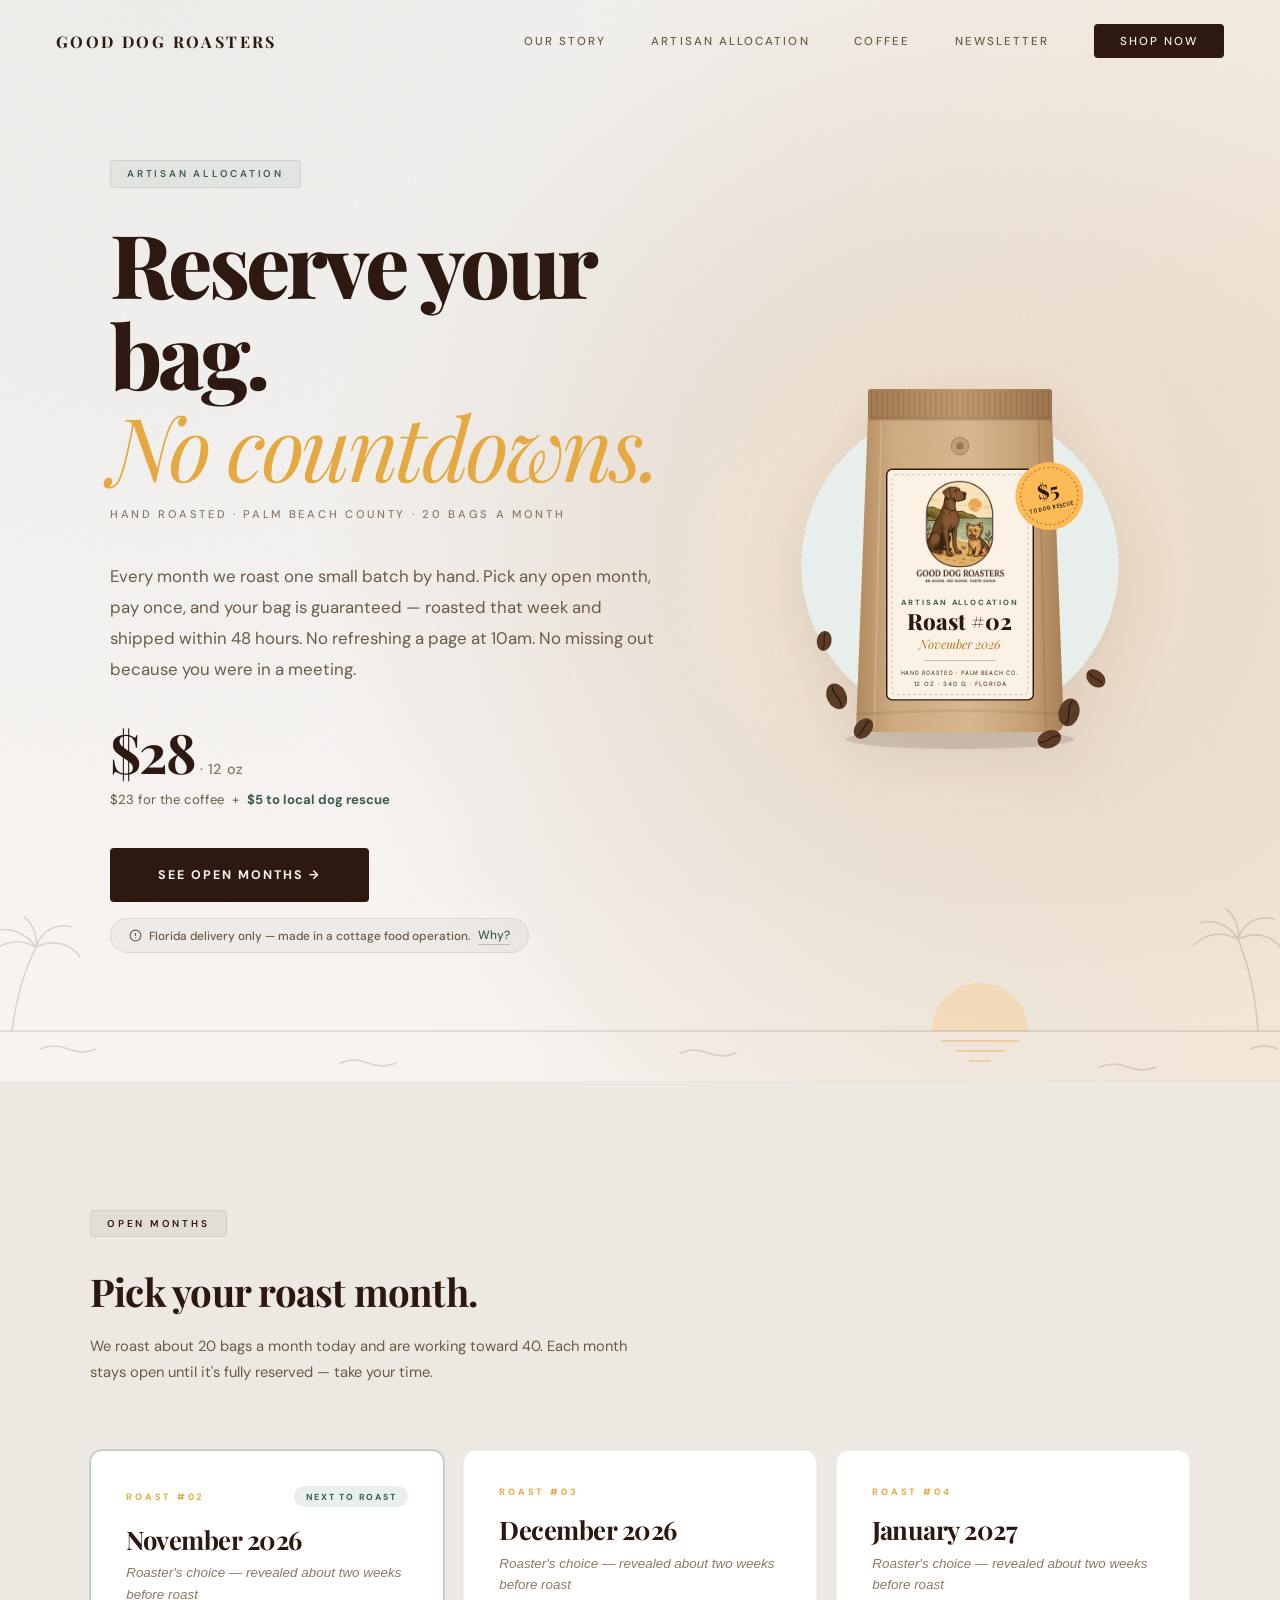
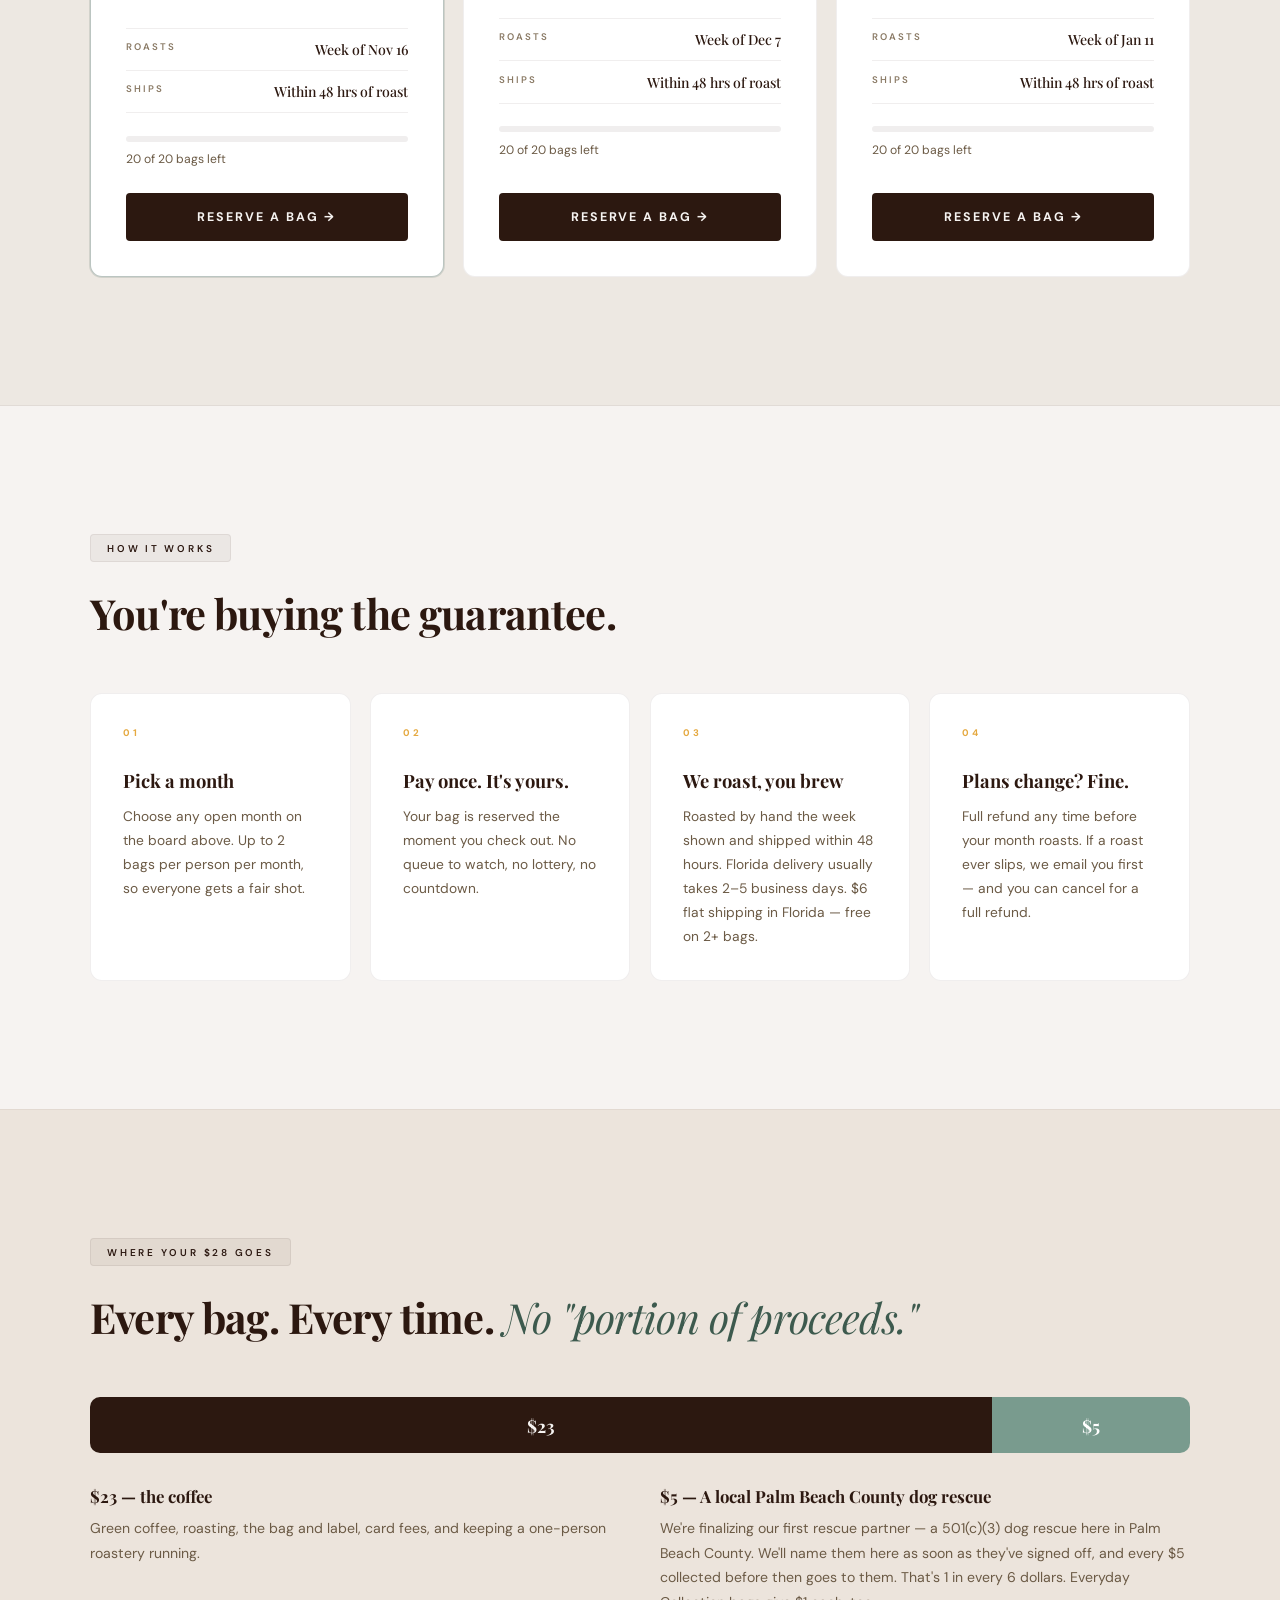
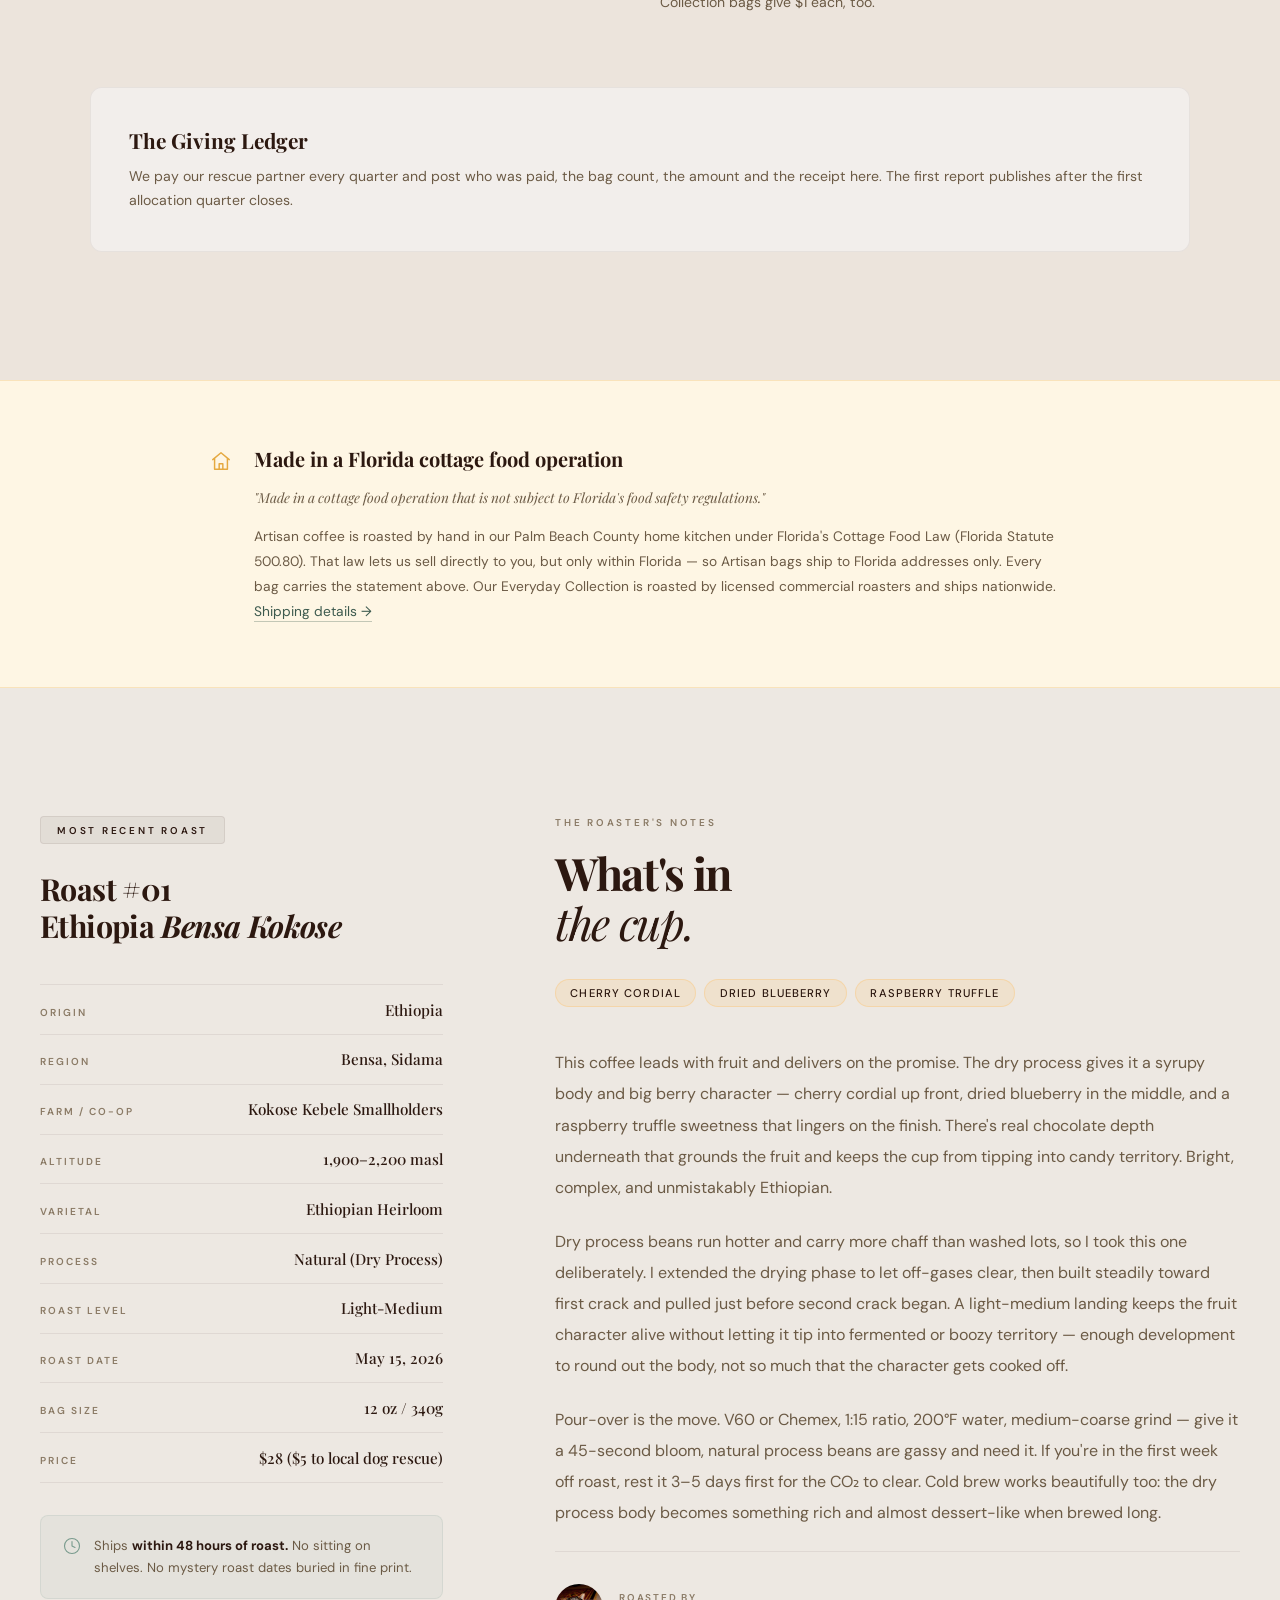
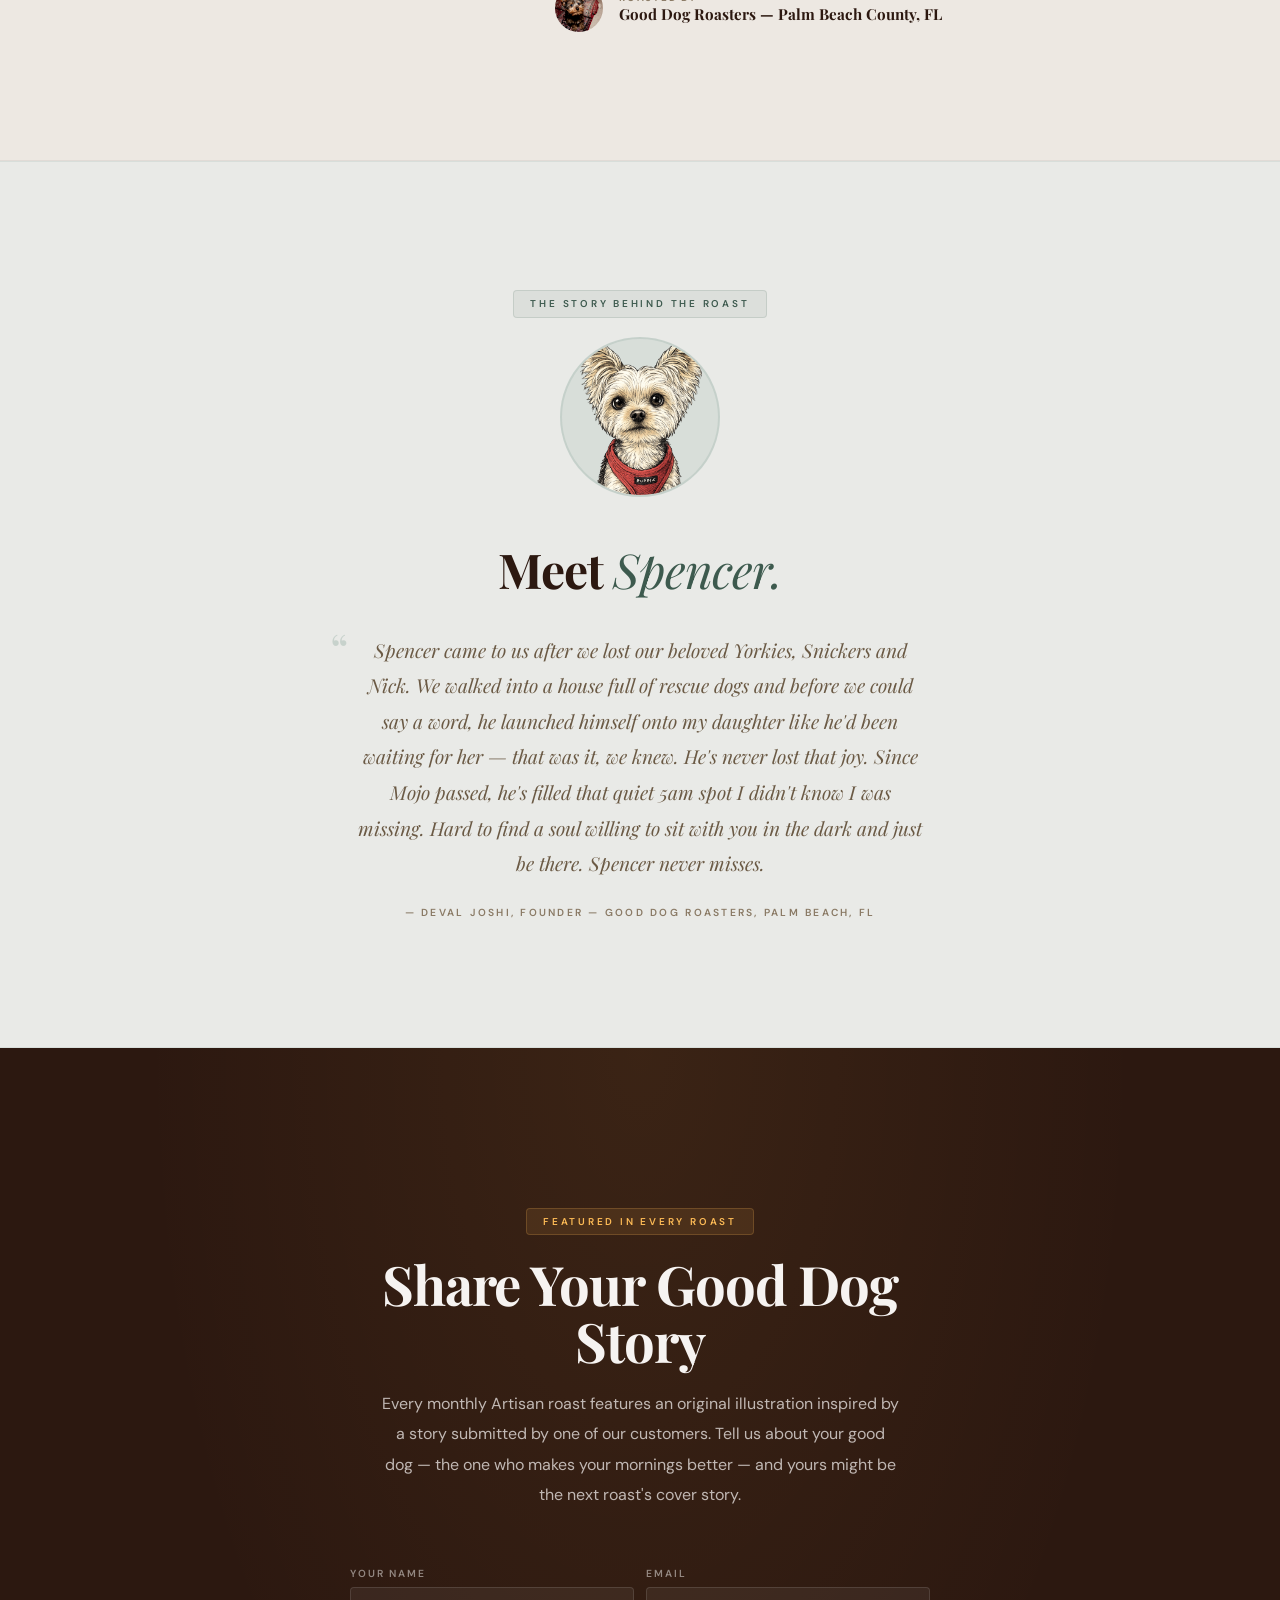
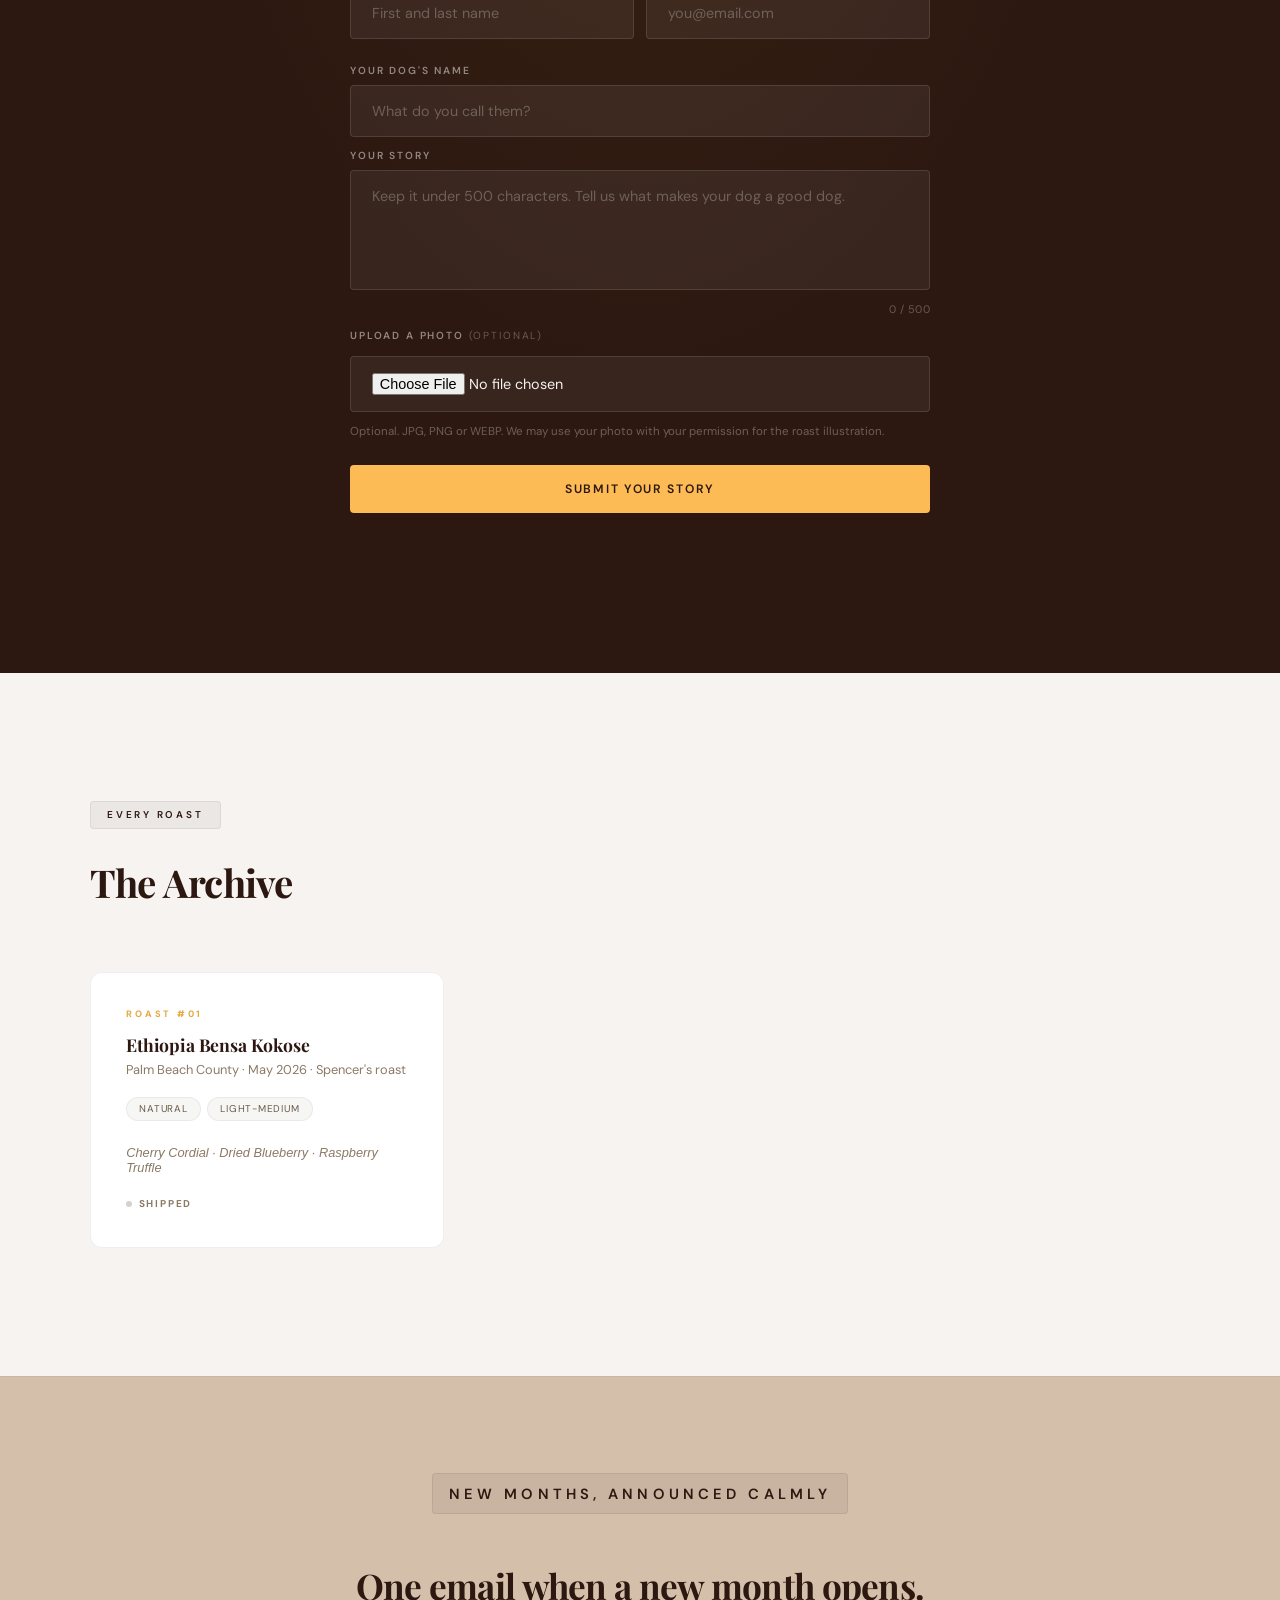
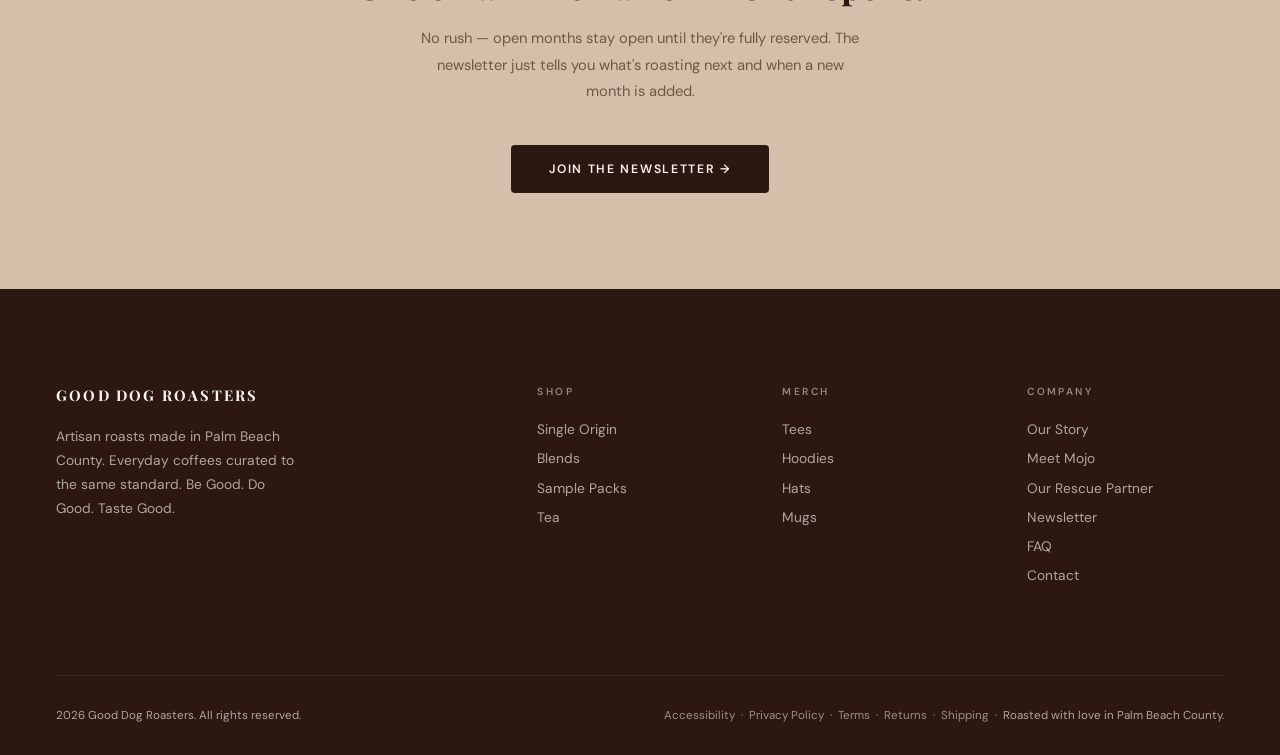
==== commit d3c96196: "Warm morning-light gradient and Palm Beach horizon line art in allocation hero Co-Authored-By: Claud" ====
--- a/drops.html
+++ b/drops.html
@@ -38,6 +38,24 @@
 
 <!-- ═══ HERO ═══ -->
 <section class="drop-hero has-art">
+  <!-- Palm Beach horizon — faint line art along the bottom of the hero -->
+  <svg class="drop-horizon" viewBox="0 0 1440 200" preserveAspectRatio="xMidYMax slice" aria-hidden="true" focusable="false">
+    <g class="hz-sun">
+      <path d="M1012 150 A48 48 0 0 1 1108 150 Z"/>
+      <path class="hz-glint" d="M1022 160 H1098 M1036 170 H1084 M1050 180 H1070" fill="none"/>
+    </g>
+    <g class="hz-line" fill="none">
+      <path d="M0 150 H1440"/>
+      <path d="M120 168 q14 -6 28 0 t28 0 M420 182 q14 -6 28 0 t28 0 M760 172 q14 -6 28 0 t28 0 M1180 186 q14 -6 28 0 t28 0 M1330 168 q14 -6 28 0"/>
+      <!-- palms -->
+      <path d="M92 150 C96 120 102 95 116 66"/>
+      <path d="M116 66 C100 58 84 60 70 72 M116 66 C104 50 88 46 76 50 M116 66 C122 48 138 42 152 46 M116 66 C134 58 150 62 160 76 M116 66 C118 54 112 42 104 36"/>
+      <path d="M1338 150 C1336 116 1330 88 1318 58"/>
+      <path d="M1318 58 C1302 50 1286 52 1274 64 M1318 58 C1308 42 1292 38 1280 42 M1318 58 C1324 40 1340 34 1354 38 M1318 58 C1336 50 1352 54 1362 68 M1318 58 C1320 46 1314 34 1306 28"/>
+      <path d="M1388 150 C1390 128 1394 110 1402 92"/>
+      <path d="M1402 92 C1390 86 1378 88 1370 96 M1402 92 C1396 80 1384 78 1376 80 M1402 92 C1408 80 1420 76 1430 80 M1402 92 C1414 88 1424 92 1430 100"/>
+    </g>
+  </svg>
   <div class="drop-hero-inner">
   <div class="drop-hero-content">
     <p class="s-label drop-label">Artisan Allocation</p>
--- a/style.css
+++ b/style.css
@@ -270,6 +270,13 @@
 .drop-hero::before{content:'';position:absolute;inset:0;background:radial-gradient(ellipse at 50% 0%,rgba(121,155,142,.08) 0%,transparent 60%);pointer-events:none}
 .drop-hero-inner{display:flex;align-items:center;justify-content:center;gap:5rem;max-width:1160px;width:100%}
 .drop-hero-content{position:relative;z-index:2;max-width:700px;display:flex;flex-direction:column;align-items:center}
+/* warm "morning light" spotlight behind the bag; text side stays cream */
+.drop-hero.has-art{background:linear-gradient(100deg,var(--cream) 0%,var(--cream) 40%,#f3e8da 100%)}
+.drop-hero.has-art::before{background:radial-gradient(circle at 74% 52%,rgba(253,187,86,.22) 0%,rgba(212,191,170,.30) 26%,transparent 58%),radial-gradient(ellipse at 12% 0%,rgba(121,155,142,.08) 0%,transparent 55%)}
+.drop-horizon{position:absolute;left:0;right:0;bottom:0;width:100%;height:200px;pointer-events:none;z-index:1}
+.drop-horizon .hz-sun path:first-child{fill:var(--gold);opacity:.22}
+.drop-horizon .hz-glint{stroke:var(--gold-muted);stroke-width:2;stroke-linecap:round;opacity:.35}
+.drop-horizon .hz-line{stroke:var(--espresso);stroke-width:1.6;stroke-linecap:round;stroke-linejoin:round;opacity:.14}
 .drop-hero-art{display:none}
 .drop-hero.has-art .drop-hero-art{display:block;width:min(420px,40vw);flex-shrink:0;position:relative;z-index:2;animation:bagfloat 7s ease-in-out infinite}
 .drop-hero-art svg{width:100%;height:auto;display:block;filter:drop-shadow(0 18px 30px rgba(44,24,16,.10))}
@@ -411,7 +418,7 @@
 .drop-notify .s-label{color:var(--espresso);background:rgba(44,24,16,.06);border:1px solid rgba(44,24,16,.08)}
 .drop-notify h2{font-family:var(--display);font-size:clamp(1.6rem,3vw,2.2rem);font-weight:700;color:var(--espresso);letter-spacing:-.02em;margin:.5rem 0 1rem}
 .drop-notify p{font-size:.92rem;line-height:1.8;color:var(--brown);max-width:440px;margin:0 auto 2.5rem}
-@media(max-width:900px){.drop-hero.has-art .drop-hero-inner{flex-direction:column-reverse;gap:2rem}.drop-hero.has-art .drop-hero-content{text-align:center;align-items:center}.drop-hero.has-art .drop-hero-art{width:min(300px,75vw)}.drop-hero{padding-top:7rem}.drop-profile-inner{grid-template-columns:1fr;gap:4rem}.drop-stats-panel{position:static}.drop-archive-grid,.batch-grid,.alloc-steps{grid-template-columns:1fr 1fr}.split-legend{grid-template-columns:1fr;gap:1.5rem}}
+@media(max-width:900px){.drop-horizon{height:130px}.drop-hero.has-art{background:linear-gradient(180deg,#f3e8da 0%,var(--cream) 55%)}.drop-hero.has-art::before{background:radial-gradient(circle at 50% 22%,rgba(253,187,86,.22) 0%,rgba(212,191,170,.28) 22%,transparent 48%)}.drop-hero.has-art .drop-hero-inner{flex-direction:column-reverse;gap:2rem}.drop-hero.has-art .drop-hero-content{text-align:center;align-items:center}.drop-hero.has-art .drop-hero-art{width:min(300px,75vw)}.drop-hero{padding-top:7rem}.drop-profile-inner{grid-template-columns:1fr;gap:4rem}.drop-stats-panel{position:static}.drop-archive-grid,.batch-grid,.alloc-steps{grid-template-columns:1fr 1fr}.split-legend{grid-template-columns:1fr;gap:1.5rem}}
 @media(max-width:600px){.drop-archive-grid,.batch-grid,.alloc-steps{grid-template-columns:1fr}.drop-profile,.alloc-board,.alloc-how,.alloc-giving{padding:5rem 1.5rem}.ledger{padding:1.6rem}.cottage-notice-inner{flex-direction:column;gap:.8rem}}
 
 /* ═══ MEET MOJO ═══ */
